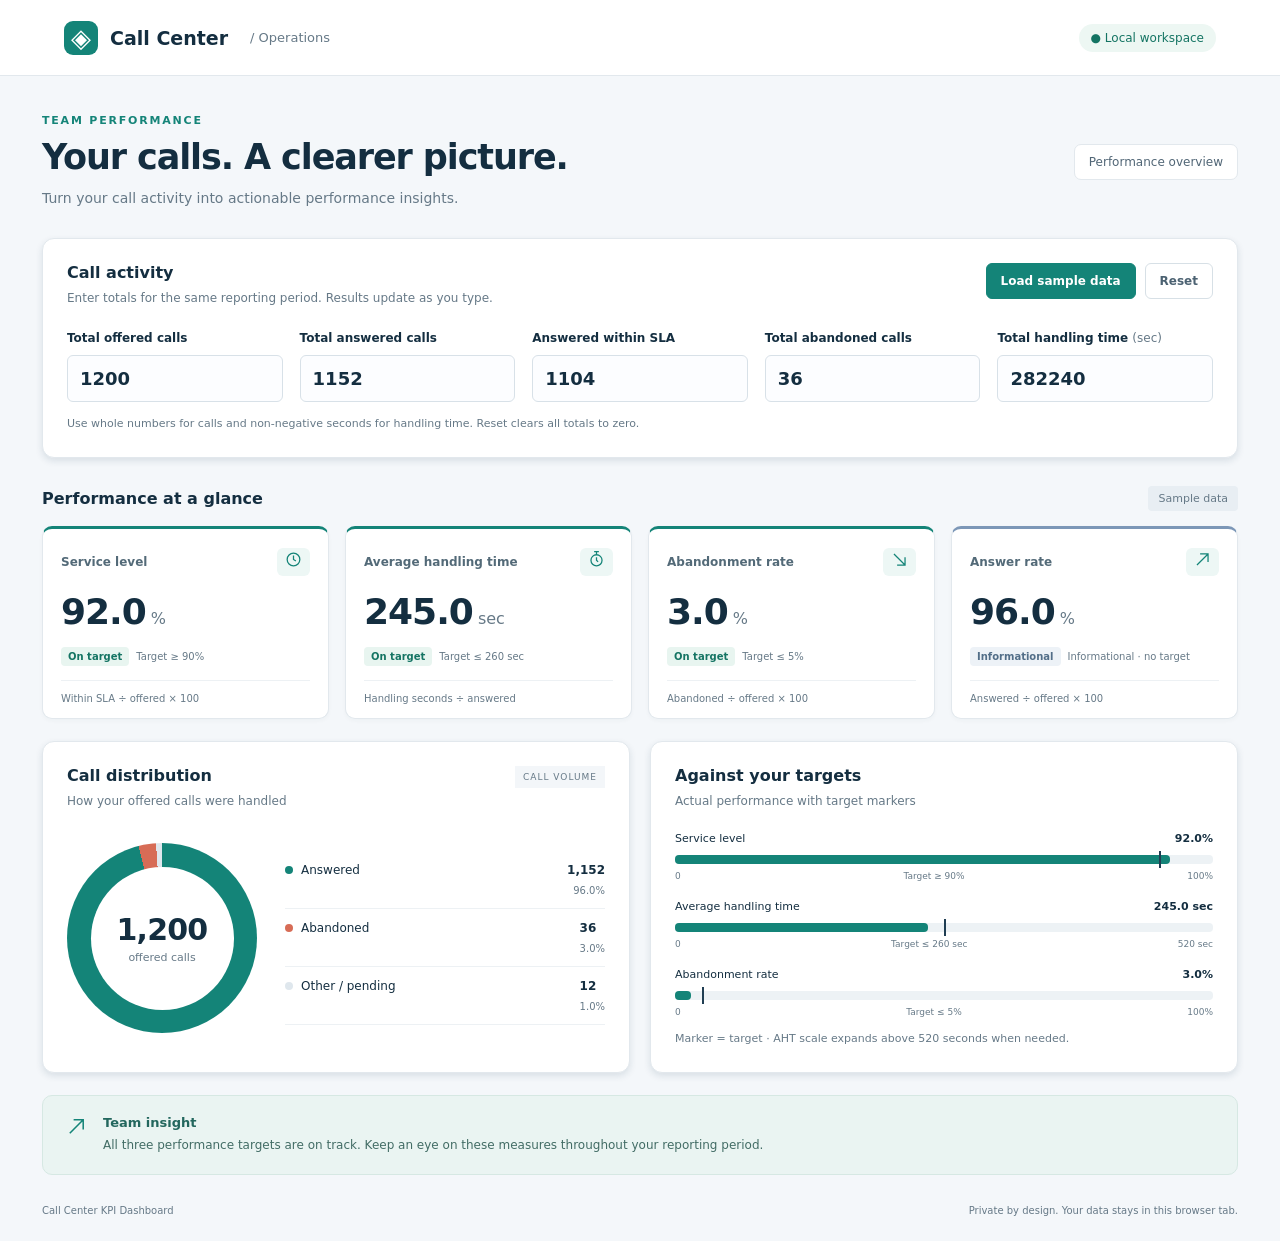
==== index.html @ 74cd288a "Add Call Center KPI Dashboard with standalone preview" ====
<!doctype html>
<html lang="en">
<head>
  <meta charset="utf-8">
  <meta name="viewport" content="width=device-width, initial-scale=1">
  <title>Call Center · Performance Dashboard</title>
  <link rel="icon" href="data:,">
  <!-- BEGIN EMBEDDED STYLES -->
<style>
:root{--navy:#142e40;--teal:#148478;--coral:#d76c56;--muted:#667987;--border:#e2e8ed;--good:#147463;--bad:#ad4936}*{box-sizing:border-box}body{margin:0;background:#f4f7fa;color:var(--navy);font-family:system-ui,-apple-system,BlinkMacSystemFont,"Segoe UI",sans-serif;font-size:14px}.topbar{height:76px;background:white;border-bottom:1px solid var(--border);display:flex;align-items:center;justify-content:space-between;padding:0 5%}.brand{text-decoration:none;color:var(--navy);font-size:19px;font-weight:750;display:flex;align-items:center;gap:12px}.brand-icon{display:grid;place-items:center;background:var(--teal);color:white;width:34px;height:34px;border-radius:9px;font-size:26px}.brand-sub{font-size:13px;font-weight:400;color:var(--muted);margin-left:10px}.local-badge{font-size:12px;color:var(--good);background:#edf7f3;padding:7px 12px;border-radius:20px}main{max-width:1440px;margin:auto;padding:38px 5% 22px}.heading{display:flex;justify-content:space-between;align-items:center;margin-bottom:29px}.eyebrow{color:var(--teal);font-size:11px;letter-spacing:1.8px;font-weight:750;margin:0 0 10px}h1{font-size:clamp(26px,3vw,35px);letter-spacing:-1.1px;margin:0 0 10px;font-weight:700}.subtitle{margin:0;color:var(--muted);line-height:1.6}.period{border:1px solid var(--border);border-radius:7px;background:white;padding:10px 14px;font-size:12px;color:#516676}.panel{background:white;border:1px solid var(--border);border-radius:12px;padding:24px;box-shadow:0 3px 7px #1b3b501f}.section-heading{display:flex;justify-content:space-between;gap:16px;align-items:flex-start;margin-bottom:22px}h2{font-size:16px;font-weight:650;margin:0} .section-heading p{font-size:12px;line-height:1.5;color:var(--muted);margin:7px 0 0}.actions{display:flex;gap:9px;flex-shrink:0}button{font:inherit;font-size:12px;font-weight:650;border:1px solid var(--teal);background:var(--teal);color:white;border-radius:6px;padding:10px 14px;cursor:pointer}button:hover{filter:brightness(.92)}button.secondary{color:#4c6272;background:white;border-color:#d7e0e6}button:focus-visible,a:focus-visible{outline:3px solid #65b6ef;outline-offset:3px}.fields{display:grid;grid-template-columns:repeat(5,minmax(0,1fr));gap:17px}label{font-size:12px;font-weight:600;line-height:1.5}label span{color:var(--muted);font-weight:400}input{display:block;width:100%;margin-top:8px;padding:12px;border:1px solid #d8e1e8;border-radius:6px;color:var(--navy);background:#fcfdff;font:600 18px system-ui;min-width:0}input:focus{outline:2px solid #54a99c;outline-offset:1px}input[aria-invalid=true]{border-color:var(--bad)}.helper{color:var(--muted);font-size:11px;line-height:1.6;margin:13px 0 0}.error{background:#fff1ed;border-radius:6px;padding:12px;color:#9c3526;line-height:1.5}.results-heading{display:flex;justify-content:space-between;align-items:center;margin:28px 0 15px}.results-heading>span{font-size:11px;color:var(--muted);background:#e8eef3;padding:6px 10px;border-radius:4px}.kpi-grid{display:grid;grid-template-columns:repeat(4,minmax(0,1fr));gap:16px}.kpi{background:white;border:1px solid var(--border);border-top:3px solid var(--teal);border-radius:10px;padding:19px 18px 14px;box-shadow:0 2px 4px #17354b08}.kpi.bad{border-top-color:var(--coral)}.kpi.info,.kpi.neutral{border-top-color:#7c97b7}.card-top{display:flex;align-items:center;justify-content:space-between;gap:5px}h3{font-size:12px;font-weight:600;margin:0;color:#536a78}.metric-icon{font-size:21px;color:var(--teal);background:#edf7f5;border-radius:6px;padding:2px 7px}.metric{font-size:36px;font-weight:700;letter-spacing:-1px;margin:15px 0}.metric>span{font-size:16px;font-weight:400;color:var(--muted);letter-spacing:0;margin-left:5px}.card-status{display:flex;align-items:center;gap:7px;flex-wrap:wrap;font-size:10px;color:var(--muted)}.badge{padding:4px 7px;border-radius:4px;font-weight:650}.badge.good{background:#e8f5f0;color:var(--good)}.badge.bad{background:#fff0e9;color:var(--bad)}.badge.info,.badge.neutral{background:#edf2f7;color:#526e88}.formula{font-size:10px;color:var(--muted);border-top:1px solid #edf1f4;padding-top:12px;margin:14px 0 0}.chart-grid{display:grid;grid-template-columns:1fr 1fr;gap:20px;margin-top:22px}.mini-tag{font-size:9px;letter-spacing:1px;color:var(--muted);background:#f3f6f9;padding:6px 8px;white-space:nowrap}.distribution{display:flex;align-items:center;gap:28px;min-height:213px}.donut{width:190px;height:190px;border-radius:50%;display:grid;place-items:center;flex-shrink:0}.donut>div{width:143px;height:143px;background:white;border-radius:50%;display:flex;flex-direction:column;align-items:center;justify-content:center}.donut strong{font-size:30px;letter-spacing:-.8px;max-width:135px;overflow-wrap:anywhere;text-align:center}.donut div>span{font-size:11px;color:var(--muted);margin-top:4px}.legend{flex:1;min-width:0}.legend-row{display:grid;grid-template-columns:1fr auto;align-items:center;gap:8px;padding:12px 0;border-bottom:1px solid #edf1f4;font-size:12px}.legend-row>span{display:flex;align-items:center;gap:8px}.legend-row strong{font-weight:650;overflow-wrap:anywhere}.legend-row small{grid-column:2;color:var(--muted);font-size:10px;text-align:right}.dot{width:8px;height:8px;border-radius:50%;display:inline-block;flex-shrink:0}.teal{background:var(--teal)}.coral{background:var(--coral)}.gray{background:#dfe7ed}.target-chart{display:grid;gap:19px}.bar-label{display:flex;justify-content:space-between;font-size:11px;margin-bottom:10px;gap:12px}.bar-label strong{font-weight:650}.track{height:9px;background:#edf2f5;border-radius:4px;position:relative}.fill{height:100%;background:var(--teal);border-radius:4px}.fill.miss{background:var(--coral)}.marker{height:17px;position:absolute;top:-4px;border-left:2px solid #203e53}.axis{display:flex;justify-content:space-between;font-size:9px;color:var(--muted);margin-top:7px}.insight{display:flex;gap:15px;background:#eaf4f2;border:1px solid #d6e8e3;border-radius:10px;margin-top:22px;padding:19px 22px}.insight-icon{font-size:25px;color:var(--teal)}.insight h2{font-size:13px;color:#23675e}.insight p{margin:6px 0 0;font-size:12px;color:#426c65;line-height:1.6}footer{display:flex;justify-content:space-between;color:var(--muted);font-size:10px;margin-top:28px;gap:15px;line-height:1.6}@media(min-width:1200px){main{padding-left:42px;padding-right:42px}}@media(max-width:1050px){.kpi-grid{grid-template-columns:repeat(2,minmax(0,1fr))}.fields{grid-template-columns:repeat(3,minmax(0,1fr))}.distribution{flex-direction:column;gap:10px}.legend{width:100%}}@media(max-width:650px){.topbar{height:65px}.brand-sub,.local-badge,.period{display:none}main{padding:26px 18px}.section-heading{flex-direction:column;gap:14px}.fields{grid-template-columns:repeat(2,minmax(0,1fr));gap:14px}.fields label:last-child{grid-column:1/-1}.panel{padding:19px}.kpi-grid{gap:10px}.kpi{padding:14px 12px}.metric{font-size:30px}.metric-icon{display:none}.chart-grid{grid-template-columns:1fr}.distribution{flex-direction:row;gap:20px}.donut{width:150px;height:150px}.donut>div{width:112px;height:112px}.donut strong{font-size:25px;max-width:105px}.legend-row{font-size:11px}.results-heading h2{font-size:14px}.results-heading>span{font-size:9px}footer{flex-direction:column;gap:5px}}@media(max-width:370px){.distribution{flex-direction:column}.kpi-grid{grid-template-columns:1fr}.results-heading{gap:8px}}

</style>
<!-- END EMBEDDED STYLES -->
</head>
<body>
  <header class="topbar"><a class="brand" href="index.html"><span class="brand-icon" aria-hidden="true">◈</span> Call Center <span class="brand-sub">/ Operations</span></a><span class="local-badge">● Local workspace</span></header>
  <main>
    <div class="heading"><div><p class="eyebrow">TEAM PERFORMANCE</p><h1>Your calls. A clearer picture.</h1><p class="subtitle">Turn your call activity into actionable performance insights.</p></div><span class="period">Performance overview</span></div>
    <section class="panel input-panel" aria-labelledby="activity-heading">
      <div class="section-heading"><div><h2 id="activity-heading">Call activity</h2><p>Enter totals for the same reporting period. Results update as you type.</p></div><div class="actions"><button id="sample" type="button">Load sample data</button><button id="reset" class="secondary" type="button">Reset</button></div></div>
      <form id="activity" novalidate>
        <div class="fields">
          <label for="offered">Total offered calls<input id="offered" name="offered" type="number" min="0" step="1" required aria-describedby="input-help error"></label>
          <label for="answered">Total answered calls<input id="answered" name="answered" type="number" min="0" step="1" required aria-describedby="input-help error"></label>
          <label for="withinSla">Answered within SLA<input id="withinSla" name="withinSla" type="number" min="0" step="1" required aria-describedby="input-help error"></label>
          <label for="abandoned">Total abandoned calls<input id="abandoned" name="abandoned" type="number" min="0" step="1" required aria-describedby="input-help error"></label>
          <label for="handling">Total handling time <span>(sec)</span><input id="handling" name="handling" type="number" min="0" step="any" required aria-describedby="input-help error"></label>
        </div>
        <p id="input-help" class="helper">Use whole numbers for calls and non-negative seconds for handling time. Reset clears all totals to zero.</p>
        <p id="error" class="error" role="alert" hidden></p>
      </form>
    </section>
    <div class="results-heading"><h2>Performance at a glance</h2><span id="data-state">Sample data</span></div>
    <section id="kpis" class="kpi-grid" aria-label="Key performance indicators" aria-live="polite"></section>
    <div class="chart-grid">
      <section class="panel" aria-labelledby="mix-heading"><div class="section-heading"><div><h2 id="mix-heading">Call distribution</h2><p>How your offered calls were handled</p></div><span class="mini-tag">CALL VOLUME</span></div><div class="distribution"><div id="donut" class="donut" role="img"><div><strong id="call-total">—</strong><span>offered calls</span></div></div><div id="legend" class="legend"></div></div></section>
      <section class="panel" aria-labelledby="targets-heading"><div class="section-heading"><div><h2 id="targets-heading">Against your targets</h2><p>Actual performance with target markers</p></div></div><div id="target-chart" class="target-chart"></div><p class="helper">Marker = target · AHT scale expands above 520 seconds when needed.</p></section>
    </div>
    <section class="insight" aria-live="polite"><span class="insight-icon" aria-hidden="true"><svg width="23" height="23" viewBox="0 0 24 24" fill="none" stroke="currentColor" stroke-width="1.6"><path d="m5 19 14-14M9 5h10v10"/></svg></span><div><h2>Team insight</h2><p id="insight"></p></div></section>
    <footer><span>Call Center KPI Dashboard</span><span>Private by design. Your data stays in this browser tab.</span></footer>
  </main>
<!-- BEGIN EMBEDDED SCRIPTS -->
<script>
(function (root) {
  'use strict';
  const SAMPLE = Object.freeze({ offered: 1200, answered: 1152, withinSla: 1104, abandoned: 36, handling: 282240 });
  function calculate(data) {
    const names = ['offered', 'answered', 'withinSla', 'abandoned', 'handling'];
    for (const name of names) {
      if (typeof data[name] !== 'number' || !Number.isFinite(data[name]) || data[name] < 0 || data[name] > Number.MAX_SAFE_INTEGER || (name !== 'handling' && !Number.isSafeInteger(data[name]))) {
        return { error: 'Enter valid, non-negative numbers in every field. Call counts must be whole numbers within the safe number range.' };
      }
    }
    if (data.answered > data.offered) return { error: 'Answered calls cannot exceed offered calls.' };
    if (data.withinSla > data.answered) return { error: 'Calls answered within SLA cannot exceed answered calls.' };
    if (data.abandoned > data.offered - data.answered) return { error: 'Answered and abandoned calls together cannot exceed offered calls.' };
    if (!data.answered && data.handling > 0) return { error: 'Handling time must be zero when no calls were answered.' };
    const percent = n => data.offered ? (n / data.offered) * 100 : null;
    const metrics = { sla: percent(data.withinSla), aht: data.answered ? data.handling / data.answered : null, abandonment: percent(data.abandoned), answerRate: percent(data.answered) };
    if (Object.values(metrics).some(value => value !== null && !Number.isFinite(value))) return { error: 'These totals produce a result outside the supported number range.' };
    return { metrics, other: data.offered - data.answered - data.abandoned, targets: { sla: metrics.sla === null ? null : metrics.sla >= 90, aht: metrics.aht === null ? null : metrics.aht <= 260, abandonment: metrics.abandonment === null ? null : metrics.abandonment <= 5 } };
  }
  root.CallCenter = { calculate, SAMPLE };
  if (typeof module !== 'undefined' && module.exports) module.exports = root.CallCenter;
})(typeof globalThis !== 'undefined' ? globalThis : this);

</script>
<script>
'use strict';
const { calculate, SAMPLE } = CallCenter;
const $ = id => document.getElementById(id);
const inputs = [...document.querySelectorAll('input')];
const number = value => value.toLocaleString('en-US', { maximumFractionDigits: 1 });
const specs = [
  { key: 'sla', title: 'Service level', unit: '%', target: 'Target ≥ 90%', formula: 'Within SLA ÷ offered × 100', icon: '<circle cx="12" cy="12" r="8"/><path d="M12 7v5l3 2"/>' },
  { key: 'aht', title: 'Average handling time', unit: 'sec', target: 'Target ≤ 260 sec', formula: 'Handling seconds ÷ answered', icon: '<circle cx="12" cy="13" r="7"/><path d="M9 2h6M12 6V2m0 7v4l2 2"/>' },
  { key: 'abandonment', title: 'Abandonment rate', unit: '%', target: 'Target ≤ 5%', formula: 'Abandoned ÷ offered × 100', icon: '<path d="m5 5 14 14M9 19h10V9"/>' },
  { key: 'answerRate', title: 'Answer rate', unit: '%', target: 'Informational · no target', formula: 'Answered ÷ offered × 100', icon: '<path d="m5 19 14-14M9 5h10v10"/>' }
];
function render(source) {
  $('data-state').textContent = source;
  const data = Object.fromEntries(inputs.map(input => [input.name, input.value.trim() === '' ? NaN : input.valueAsNumber]));
  const result = calculate(data);
  $('error').hidden = !result.error;
  $('error').textContent = result.error || '';
  for (const input of inputs) input.setAttribute('aria-invalid', String(Boolean(result.error)));
  const metrics = result.metrics || {};
  $('kpis').innerHTML = specs.map(spec => {
    const value = metrics[spec.key];
    const available = typeof value === 'number';
    const status = !available ? 'neutral' : spec.key === 'answerRate' ? 'info' : result.targets[spec.key] ? 'good' : 'bad';
    const label = !available ? 'No result' : status === 'info' ? 'Informational' : status === 'good' ? 'On target' : 'Needs attention';
    return `<article class="kpi ${status}"><div class="card-top"><h3>${spec.title}</h3><span class="metric-icon" aria-hidden="true"><svg width="19" height="19" viewBox="0 0 24 24" fill="none" stroke="currentColor" stroke-width="1.6">${spec.icon}</svg></span></div><div class="metric">${available ? value.toFixed(1) : '—'}<span>${spec.unit}</span></div><div class="card-status"><span class="badge ${status}">${label}</span><span>${spec.target}</span></div><p class="formula">${spec.formula}</p></article>`;
  }).join('');
  const valid = !result.error;
  const total = valid ? data.offered : 0;
  const answeredPercent = total ? data.answered / total * 100 : 0;
  const abandonedPercent = total ? data.abandoned / total * 100 : 0;
  $('donut').style.background = total ? `conic-gradient(var(--teal) 0% ${answeredPercent}%, var(--coral) ${answeredPercent}% ${answeredPercent + abandonedPercent}%, #dfe7ed ${answeredPercent + abandonedPercent}% 100%)` : '#e8edf2';
  $('donut').setAttribute('aria-label', valid ? `${number(total)} offered calls: ${number(data.answered)} answered, ${number(data.abandoned)} abandoned, ${number(result.other)} other or pending.` : 'Call distribution unavailable. Correct the input totals.');
  $('call-total').textContent = valid ? number(total) : '—';
  $('legend').innerHTML = [['Answered', data.answered, 'teal'], ['Abandoned', data.abandoned, 'coral'], ['Other / pending', result.other, 'gray']].map(([label, value, color]) => `<div class="legend-row"><span><i class="dot ${color}"></i>${label}</span><strong>${valid ? number(value) : '—'}</strong><small>${total ? (value / total * 100).toFixed(1) + '%' : '—'}</small></div>`).join('');
  $('target-chart').innerHTML = specs.slice(0, 3).map(spec => {
    const value = metrics[spec.key];
    const available = typeof value === 'number';
    const max = spec.key === 'aht' ? Math.max(520, value || 0) : 100;
    const target = { sla: 90, aht: 260, abandonment: 5 }[spec.key];
    return `<div class="target-row"><div class="bar-label"><span>${spec.title}</span><strong>${available ? value.toFixed(1) + (spec.unit === '%' ? '%' : ' sec') : '—'}</strong></div><div class="track" role="img" aria-label="${spec.title}: ${available ? value.toFixed(1) : 'unavailable'}; ${spec.target}"><div class="fill ${available && !result.targets[spec.key] ? 'miss' : ''}" style="width:${available ? Math.min(100, value / max * 100) : 0}%"></div><span class="marker" style="left:${target / max * 100}%"></span></div><div class="axis"><span>0</span><span>${spec.target}</span><span>${number(max)}${spec.unit === '%' ? '%' : ' sec'}</span></div></div>`;
  }).join('');
  const missed = valid ? specs.slice(0, 3).filter(spec => result.targets[spec.key] === false).map(spec => spec.title.toLowerCase()) : [];
  $('insight').textContent = result.error ? 'Correct the call activity above to see your performance insights.' : !data.offered ? 'Enter your call activity or load sample data to see how your team is performing. A dash means there is no data to calculate a result.' : missed.length ? `Focus on ${missed.join(' and ')}. Review the highlighted KPIs against their targets to identify your next coaching opportunity.` : result.targets.aht === null ? 'Percentage targets are on track. Average handling time needs at least one answered call.' : 'All three performance targets are on track. Keep an eye on these measures throughout your reporting period.';
}
function load(data, source) { inputs.forEach(input => { input.value = data[input.name]; }); render(source); }
$('activity').addEventListener('submit', event => event.preventDefault());
$('activity').addEventListener('input', () => render('Your data · updated live'));
$('sample').addEventListener('click', () => load(SAMPLE, 'Sample data'));
$('reset').addEventListener('click', () => load({ offered: 0, answered: 0, withinSla: 0, abandoned: 0, handling: 0 }, 'No call activity'));
load(SAMPLE, 'Sample data');

</script>
<!-- END EMBEDDED SCRIPTS -->
</body>
</html>
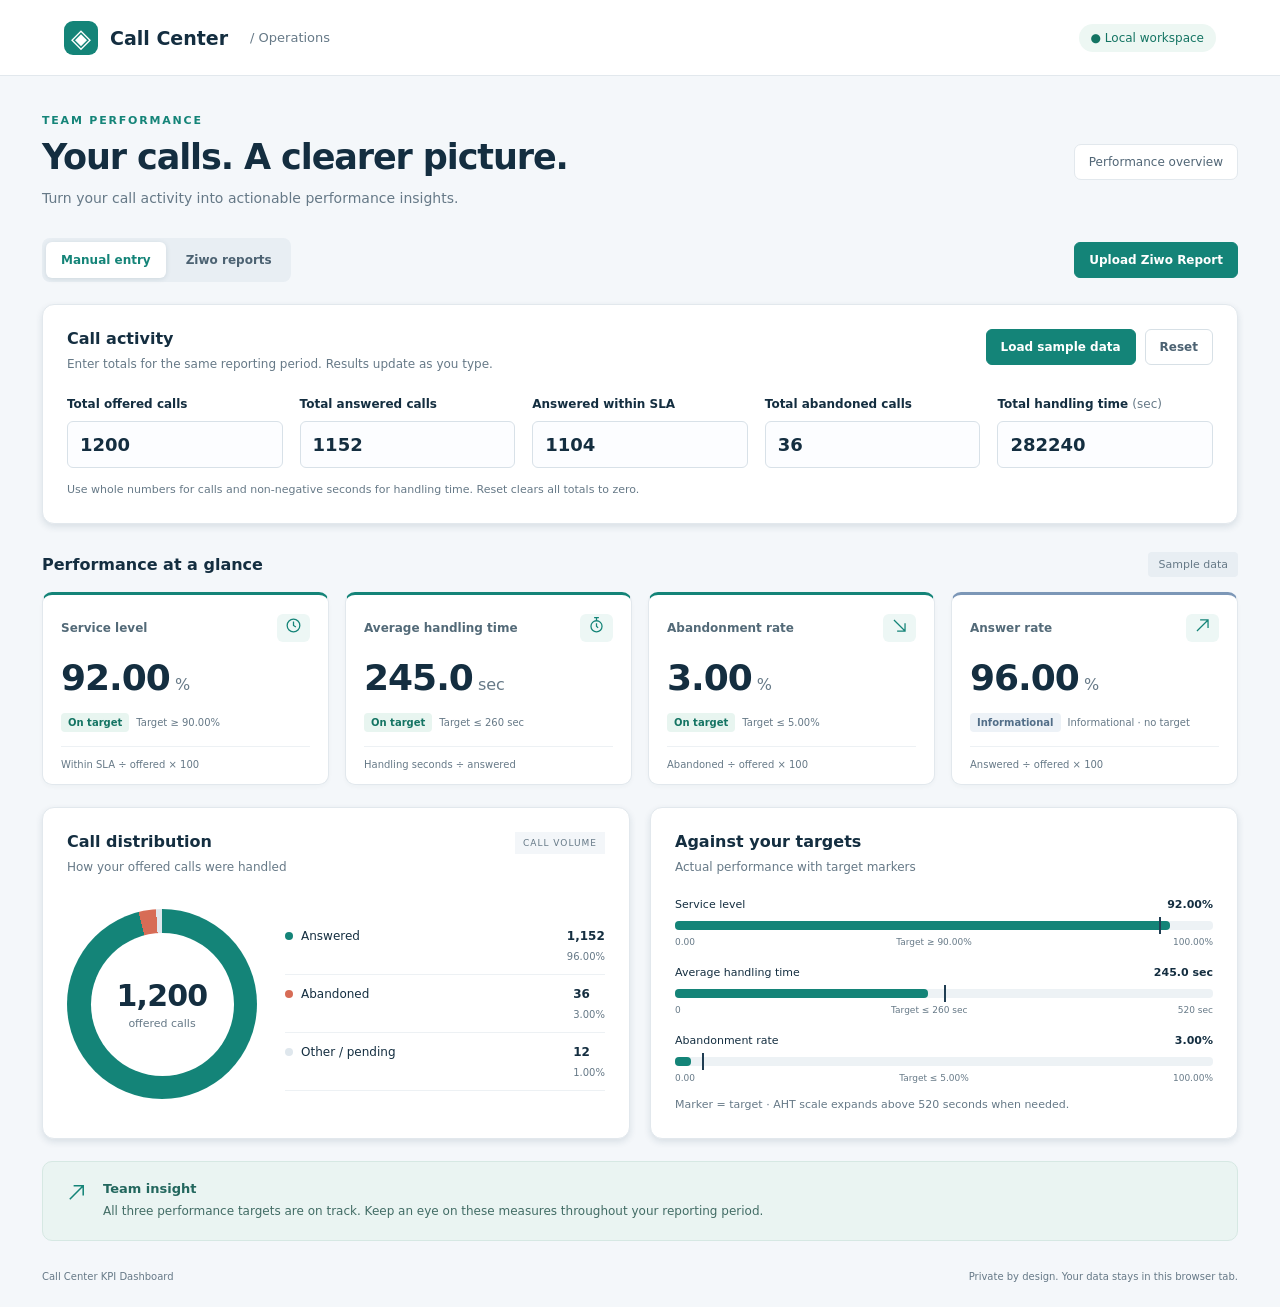
==== commit 26debcdd: "Add Ziwo report analytics, reconciliation, and management summaries" ====
--- a/index.html
+++ b/index.html
@@ -9,6 +9,18 @@
 <style>
 :root{--navy:#142e40;--teal:#148478;--coral:#d76c56;--muted:#667987;--border:#e2e8ed;--good:#147463;--bad:#ad4936}*{box-sizing:border-box}body{margin:0;background:#f4f7fa;color:var(--navy);font-family:system-ui,-apple-system,BlinkMacSystemFont,"Segoe UI",sans-serif;font-size:14px}.topbar{height:76px;background:white;border-bottom:1px solid var(--border);display:flex;align-items:center;justify-content:space-between;padding:0 5%}.brand{text-decoration:none;color:var(--navy);font-size:19px;font-weight:750;display:flex;align-items:center;gap:12px}.brand-icon{display:grid;place-items:center;background:var(--teal);color:white;width:34px;height:34px;border-radius:9px;font-size:26px}.brand-sub{font-size:13px;font-weight:400;color:var(--muted);margin-left:10px}.local-badge{font-size:12px;color:var(--good);background:#edf7f3;padding:7px 12px;border-radius:20px}main{max-width:1440px;margin:auto;padding:38px 5% 22px}.heading{display:flex;justify-content:space-between;align-items:center;margin-bottom:29px}.eyebrow{color:var(--teal);font-size:11px;letter-spacing:1.8px;font-weight:750;margin:0 0 10px}h1{font-size:clamp(26px,3vw,35px);letter-spacing:-1.1px;margin:0 0 10px;font-weight:700}.subtitle{margin:0;color:var(--muted);line-height:1.6}.period{border:1px solid var(--border);border-radius:7px;background:white;padding:10px 14px;font-size:12px;color:#516676}.panel{background:white;border:1px solid var(--border);border-radius:12px;padding:24px;box-shadow:0 3px 7px #1b3b501f}.section-heading{display:flex;justify-content:space-between;gap:16px;align-items:flex-start;margin-bottom:22px}h2{font-size:16px;font-weight:650;margin:0} .section-heading p{font-size:12px;line-height:1.5;color:var(--muted);margin:7px 0 0}.actions{display:flex;gap:9px;flex-shrink:0}button{font:inherit;font-size:12px;font-weight:650;border:1px solid var(--teal);background:var(--teal);color:white;border-radius:6px;padding:10px 14px;cursor:pointer}button:hover{filter:brightness(.92)}button.secondary{color:#4c6272;background:white;border-color:#d7e0e6}button:focus-visible,a:focus-visible{outline:3px solid #65b6ef;outline-offset:3px}.fields{display:grid;grid-template-columns:repeat(5,minmax(0,1fr));gap:17px}label{font-size:12px;font-weight:600;line-height:1.5}label span{color:var(--muted);font-weight:400}input{display:block;width:100%;margin-top:8px;padding:12px;border:1px solid #d8e1e8;border-radius:6px;color:var(--navy);background:#fcfdff;font:600 18px system-ui;min-width:0}input:focus{outline:2px solid #54a99c;outline-offset:1px}input[aria-invalid=true]{border-color:var(--bad)}.helper{color:var(--muted);font-size:11px;line-height:1.6;margin:13px 0 0}.error{background:#fff1ed;border-radius:6px;padding:12px;color:#9c3526;line-height:1.5}.results-heading{display:flex;justify-content:space-between;align-items:center;margin:28px 0 15px}.results-heading>span{font-size:11px;color:var(--muted);background:#e8eef3;padding:6px 10px;border-radius:4px}.kpi-grid{display:grid;grid-template-columns:repeat(4,minmax(0,1fr));gap:16px}.kpi{background:white;border:1px solid var(--border);border-top:3px solid var(--teal);border-radius:10px;padding:19px 18px 14px;box-shadow:0 2px 4px #17354b08}.kpi.bad{border-top-color:var(--coral)}.kpi.info,.kpi.neutral{border-top-color:#7c97b7}.card-top{display:flex;align-items:center;justify-content:space-between;gap:5px}h3{font-size:12px;font-weight:600;margin:0;color:#536a78}.metric-icon{font-size:21px;color:var(--teal);background:#edf7f5;border-radius:6px;padding:2px 7px}.metric{font-size:36px;font-weight:700;letter-spacing:-1px;margin:15px 0}.metric>span{font-size:16px;font-weight:400;color:var(--muted);letter-spacing:0;margin-left:5px}.card-status{display:flex;align-items:center;gap:7px;flex-wrap:wrap;font-size:10px;color:var(--muted)}.badge{padding:4px 7px;border-radius:4px;font-weight:650}.badge.good{background:#e8f5f0;color:var(--good)}.badge.bad{background:#fff0e9;color:var(--bad)}.badge.info,.badge.neutral{background:#edf2f7;color:#526e88}.formula{font-size:10px;color:var(--muted);border-top:1px solid #edf1f4;padding-top:12px;margin:14px 0 0}.chart-grid{display:grid;grid-template-columns:1fr 1fr;gap:20px;margin-top:22px}.mini-tag{font-size:9px;letter-spacing:1px;color:var(--muted);background:#f3f6f9;padding:6px 8px;white-space:nowrap}.distribution{display:flex;align-items:center;gap:28px;min-height:213px}.donut{width:190px;height:190px;border-radius:50%;display:grid;place-items:center;flex-shrink:0}.donut>div{width:143px;height:143px;background:white;border-radius:50%;display:flex;flex-direction:column;align-items:center;justify-content:center}.donut strong{font-size:30px;letter-spacing:-.8px;max-width:135px;overflow-wrap:anywhere;text-align:center}.donut div>span{font-size:11px;color:var(--muted);margin-top:4px}.legend{flex:1;min-width:0}.legend-row{display:grid;grid-template-columns:1fr auto;align-items:center;gap:8px;padding:12px 0;border-bottom:1px solid #edf1f4;font-size:12px}.legend-row>span{display:flex;align-items:center;gap:8px}.legend-row strong{font-weight:650;overflow-wrap:anywhere}.legend-row small{grid-column:2;color:var(--muted);font-size:10px;text-align:right}.dot{width:8px;height:8px;border-radius:50%;display:inline-block;flex-shrink:0}.teal{background:var(--teal)}.coral{background:var(--coral)}.gray{background:#dfe7ed}.target-chart{display:grid;gap:19px}.bar-label{display:flex;justify-content:space-between;font-size:11px;margin-bottom:10px;gap:12px}.bar-label strong{font-weight:650}.track{height:9px;background:#edf2f5;border-radius:4px;position:relative}.fill{height:100%;background:var(--teal);border-radius:4px}.fill.miss{background:var(--coral)}.marker{height:17px;position:absolute;top:-4px;border-left:2px solid #203e53}.axis{display:flex;justify-content:space-between;font-size:9px;color:var(--muted);margin-top:7px}.insight{display:flex;gap:15px;background:#eaf4f2;border:1px solid #d6e8e3;border-radius:10px;margin-top:22px;padding:19px 22px}.insight-icon{font-size:25px;color:var(--teal)}.insight h2{font-size:13px;color:#23675e}.insight p{margin:6px 0 0;font-size:12px;color:#426c65;line-height:1.6}footer{display:flex;justify-content:space-between;color:var(--muted);font-size:10px;margin-top:28px;gap:15px;line-height:1.6}@media(min-width:1200px){main{padding-left:42px;padding-right:42px}}@media(max-width:1050px){.kpi-grid{grid-template-columns:repeat(2,minmax(0,1fr))}.fields{grid-template-columns:repeat(3,minmax(0,1fr))}.distribution{flex-direction:column;gap:10px}.legend{width:100%}}@media(max-width:650px){.topbar{height:65px}.brand-sub,.local-badge,.period{display:none}main{padding:26px 18px}.section-heading{flex-direction:column;gap:14px}.fields{grid-template-columns:repeat(2,minmax(0,1fr));gap:14px}.fields label:last-child{grid-column:1/-1}.panel{padding:19px}.kpi-grid{gap:10px}.kpi{padding:14px 12px}.metric{font-size:30px}.metric-icon{display:none}.chart-grid{grid-template-columns:1fr}.distribution{flex-direction:row;gap:20px}.donut{width:150px;height:150px}.donut>div{width:112px;height:112px}.donut strong{font-size:25px;max-width:105px}.legend-row{font-size:11px}.results-heading h2{font-size:14px}.results-heading>span{font-size:9px}footer{flex-direction:column;gap:5px}}@media(max-width:370px){.distribution{flex-direction:column}.kpi-grid{grid-template-columns:1fr}.results-heading{gap:8px}}
 
+/* Ziwo report workspace: retains the manual dashboard palette and card system. */
+[hidden]{display:none!important}.workspace-bar{display:flex;align-items:center;justify-content:space-between;gap:12px;margin-bottom:22px}.workspace-tabs{display:flex;gap:5px;background:#e8eef3;padding:4px;border-radius:8px}.workspace-tabs button{border-color:transparent;background:transparent}.workspace-tabs button[aria-pressed=true]{background:white;color:var(--teal);box-shadow:0 1px 5px #193c5020}.report-intro .eyebrow{margin-bottom:9px}.import-options{display:flex;gap:20px;align-items:center;flex-wrap:wrap}.import-options label{min-width:180px}.import-options .helper{max-width:450px}.report-settings{margin-top:20px}.report-filters{display:grid;grid-template-columns:1fr 1fr 1fr 2fr;gap:16px}select{display:block;width:100%;min-width:0;border:1px solid #d8e1e8;border-radius:6px;background:#fcfdff;color:var(--navy);padding:12px 9px;margin-top:8px;font:13px system-ui;min-height:45px}select:focus-visible{outline:2px solid #54a99c;outline-offset:1px}.report-filters input{font-size:13px;min-height:45px}.target-settings{margin-top:18px;border-top:1px solid var(--border);padding-top:16px}.target-settings summary{cursor:pointer;font-size:12px;font-weight:600}.target-fields{display:grid;grid-template-columns:repeat(3,1fr);gap:20px;margin-top:16px}.target-fields input{font-size:15px}.report-kpis{display:grid;grid-template-columns:repeat(4,minmax(0,1fr));gap:16px}.report-kpis .metric{font-size:30px;overflow-wrap:anywhere}.report-kpis .kpi h3{min-height:32px}.report-notice{margin:20px 0}.report-trends{margin-top:20px}.trend-controls{display:flex;gap:8px;flex-wrap:wrap}.chart-legend{display:flex;gap:20px;flex-wrap:wrap;margin:20px 0 8px;font-size:11px;color:var(--muted)}.chart-legend>span{display:flex;gap:7px;align-items:center}.trend-scroll{overflow-x:auto}#ziwo-trend{display:block;width:100%;min-width:600px;height:auto}.trend-point{cursor:pointer;outline:none}.trend-point:hover circle:last-child,.trend-point:focus circle:last-child{stroke:var(--navy);stroke-width:2;r:6}.point-detail{background:#f4f7fa;border-radius:6px;padding:13px;font-size:12px;line-height:1.7;color:#416273;min-height:46px}.report-table-panel{margin-top:22px}.table-scroll{max-width:100%;overflow:auto;max-height:570px;margin-top:16px;border:1px solid var(--border);border-radius:7px}table{border-collapse:collapse;width:100%;font-size:11px;text-align:left;white-space:nowrap}caption{text-align:left;white-space:normal;padding:12px;color:var(--muted);background:#f8fafb;line-height:1.5}th,td{padding:13px 12px;border-bottom:1px solid var(--border)}thead th{position:sticky;top:0;background:#edf3f6;color:#456273;font-weight:650}tbody th{font-weight:500}tbody input[type=checkbox]{width:17px;height:17px;accent-color:var(--teal);margin:0;cursor:pointer}.excluded-row{background:#fff2ec;color:#856556}.table-pagination{display:flex;align-items:center;justify-content:space-between;gap:12px;margin-top:14px;font-size:11px;color:var(--muted)}button:disabled{opacity:.4;cursor:default;filter:none}.exclusion-summary{font-size:12px;line-height:1.7;color:#8d5142;overflow-wrap:anywhere}.report-settings input:disabled{background:#e9eef2;color:#7b8d98}.report-kpis .kpi.info{border-top-color:#7c97b7}
+@media(max-width:1050px){.report-filters{grid-template-columns:1fr 1fr}.report-kpis{grid-template-columns:repeat(2,minmax(0,1fr))}}@media(max-width:650px){.workspace-bar{align-items:stretch;flex-direction:column}.workspace-tabs button{flex:1}.report-filters{gap:12px}.report-filters label:last-child{grid-column:1/-1}.target-fields{grid-template-columns:1fr;gap:12px}.report-kpis{gap:10px}.report-kpis .metric{font-size:25px}.import-options{gap:10px}.import-options label{width:100%}.table-pagination{flex-wrap:wrap}.report-intro .section-heading button{width:100%}.chart-legend{gap:10px;font-size:10px}.point-detail{font-size:11px}.report-kpis .metric>span{font-size:12px}}
+@media(prefers-reduced-motion:no-preference){button{transition:background .15s,filter .15s}.trend-point circle{transition:r .12s}}
+.report-filters>label,.target-fields>label{min-width:0}.report-filters{grid-template-columns:minmax(0,1fr) minmax(0,1fr) minmax(0,1fr) minmax(0,2fr)}
+@media(max-width:1050px){.report-filters{grid-template-columns:repeat(2,minmax(0,1fr))}}
+@media(max-width:370px){.report-filters{grid-template-columns:minmax(0,1fr)}.report-kpis{grid-template-columns:minmax(0,1fr)}.results-heading{flex-wrap:wrap}}
+.sla-comparison{margin-top:18px;border:1px solid #d6e8e3;border-radius:8px;padding:15px 18px;background:#eef6f4;color:#426c65;font-size:12px;line-height:1.7}.sla-comparison.has-differences{border-color:#eed3b0;background:#fff7ec;color:#855727}.sla-mismatch .reported-sla,.sla-mismatch .calculated-sla,.sla-mismatch .sla-difference{background:#fff1da;color:#845017;font-weight:650}.sla-difference{font-variant-numeric:tabular-nums}
+.review-panel{margin-top:20px}.review-panel>.section-heading>label{min-width:180px;max-width:220px}.review-panel input{font-size:15px}.quality-grid{display:grid;grid-template-columns:repeat(4,minmax(0,1fr));gap:14px}.quality-card{background:#f6f9fb;border:1px solid var(--border);border-radius:8px;padding:16px}.quality-card strong{display:block;font-size:28px;margin:10px 0;color:var(--navy)}.quality-card p{font-size:11px;line-height:1.6;margin:0;color:var(--muted)}.quality-details{display:grid;grid-template-columns:repeat(3,minmax(0,1fr));gap:16px;margin-top:18px}.review-panel details{font-size:12px;line-height:1.7}.review-panel summary{font-weight:600;cursor:pointer}.review-panel ul{padding-left:20px;max-height:240px;overflow:auto;overflow-wrap:anywhere;color:#536a78;font-size:12px;line-height:1.8}.review-panel li{margin-bottom:7px}#quality-invalid{margin-top:18px;border-top:1px solid var(--border);padding-top:16px}#quality-invalid h3{color:var(--bad)}#show-discrepancies{margin-top:14px}.performance-toolbar{display:flex;align-items:center;gap:24px;flex-wrap:wrap}.performance-toolbar label{min-width:250px}.performance-toolbar .helper{flex:1;min-width:200px}.target-breach{background:#fff0e9!important;color:#a13f2d!important;font-weight:700}.significant-gap{background:#fff1da;color:#845017;font-weight:700}.sla-mismatch .calculated-sla.target-breach{border-left:3px solid #d76c56}#reconciliation-dates{overflow-wrap:anywhere}
+@media(max-width:900px){.quality-grid{grid-template-columns:repeat(2,minmax(0,1fr))}.quality-details{grid-template-columns:minmax(0,1fr)}}@media(max-width:650px){.review-panel>.section-heading>label{max-width:none;width:100%}.performance-toolbar label{width:100%;min-width:0}.quality-grid{gap:10px}.quality-card{padding:12px}.quality-card h3{min-height:36px}.performance-toolbar{gap:0}#export-performance{width:100%}}
+.management-panel{margin-top:20px}.management-grid{display:grid;grid-template-columns:repeat(4,minmax(0,1fr));gap:12px;margin:20px 0}.management-stat{padding:15px;background:#f5f9fa;border:1px solid var(--border);border-radius:8px}.management-stat strong{display:block;font-size:23px;margin-top:12px;overflow-wrap:anywhere}.management-stat h3{min-height:34px}.management-panel summary{font-size:13px;font-weight:650;cursor:pointer}.coverage-warning{background:#fff1da;color:#845017}.management-panel .point-detail{line-height:1.8}@media(max-width:900px){.management-grid{grid-template-columns:repeat(2,minmax(0,1fr))}}@media(max-width:370px){.management-grid{grid-template-columns:minmax(0,1fr)}}
+
 </style>
 <!-- END EMBEDDED STYLES -->
 </head>
@@ -16,6 +28,48 @@
   <header class="topbar"><a class="brand" href="index.html"><span class="brand-icon" aria-hidden="true">◈</span> Call Center <span class="brand-sub">/ Operations</span></a><span class="local-badge">● Local workspace</span></header>
   <main>
     <div class="heading"><div><p class="eyebrow">TEAM PERFORMANCE</p><h1>Your calls. A clearer picture.</h1><p class="subtitle">Turn your call activity into actionable performance insights.</p></div><span class="period">Performance overview</span></div>
+    <div class="workspace-bar">
+      <div class="workspace-tabs" role="group" aria-label="Dashboard workspace"><button id="manual-tab" class="secondary" aria-pressed="true">Manual entry</button><button id="report-tab" class="secondary" aria-pressed="false">Ziwo reports</button></div>
+      <button id="ziwo-upload" type="button">Upload Ziwo Report</button>
+      <input id="ziwo-file" type="file" accept=".csv,.xlsx" hidden aria-label="Choose a Ziwo CSV or Excel report">
+    </div>
+    <div id="report-workspace" hidden>
+      <section class="panel report-intro" aria-labelledby="report-title">
+        <div class="section-heading"><div><p class="eyebrow">ZIWO · INBOUND ANALYTICS</p><h2 id="report-title">Your report, ready for a closer look.</h2><p>Upload CSV or Excel (.xlsx). Everything is parsed in this tab; report contents never leave your browser.</p></div><button id="ziwo-sample" class="secondary" type="button">Load Ziwo sample</button></div>
+        <div class="import-options"><label for="ziwo-date-format">Slash-date format<select id="ziwo-date-format"><option value="dmy">DD/MM/YYYY</option><option value="mdy">MM/DD/YYYY</option></select></label><label id="ziwo-sheet-label" for="ziwo-sheet" hidden>Excel worksheet<select id="ziwo-sheet"></select></label><p class="helper">ISO dates (YYYY-MM-DD) are always accepted. Select the slash-date format before upload. Maximum 10 MB / 20,000 rows.</p></div>
+        <p id="ziwo-status" role="status" class="helper">No report loaded. Try the sample to explore daily and weekly performance.</p>
+        <p id="ziwo-error" role="alert" class="error" hidden></p>
+      </section>
+      <section id="ziwo-quality" class="panel review-panel" aria-labelledby="quality-title" hidden>
+        <div class="section-heading"><div><p class="eyebrow">REPORT HEALTH</p><h2 id="quality-title">Data quality</h2><p id="quality-scope"></p></div><label for="quality-drop">Unusual SLA drop (pp)<input id="quality-drop" type="number" min="0.01" max="100" step="any" value="10"></label></div>
+        <div id="quality-cards" class="quality-grid"></div>
+        <p id="quality-setting-error" class="error" role="alert" hidden></p>
+        <div class="quality-details"><details><summary>Missing dates</summary><p class="helper">Absent calendar dates are gaps, not assumed zero-call days. Known zero-call rows are not missing.</p><ul id="quality-missing"></ul></details><details><summary>Zero-call dates</summary><ul id="quality-zero"></ul></details><details><summary>Zero answered-call warnings</summary><ul id="quality-no-answers"></ul></details><details><summary>Investigation flags · including October 4 &amp; 11, 2026</summary><ul id="quality-investigation"></ul></details><details><summary>Unusual SLA drops</summary><p class="helper">Compares consecutive active dates in the original selected range, including manually excluded dates. A gap between observations is shown explicitly; this is a review signal, not proof of a reporting error.</p><ul id="quality-drops"></ul></details></div>
+        <div id="quality-invalid" hidden><h3>Latest upload validation issues</h3><p id="quality-invalid-source" class="helper"></p><ul id="quality-issues"></ul><p class="helper">A rejected report never replaces the previous valid analysis. Each invalid row shows its first validation issue; no partial report is silently accepted.</p></div>
+      </section>
+      <div id="report-content" hidden>
+        <section class="panel management-panel" aria-labelledby="management-title"><p class="eyebrow">MANAGEMENT SUMMARY</p><h2 id="management-title">Performance &amp; priorities</h2><div id="management-values" class="management-grid" aria-live="polite"></div><p id="management-note" class="helper"></p><p id="management-warnings" class="point-detail" role="status"></p><details><summary>Compare with the previous equivalent period</summary><p id="comparison-periods" class="helper"></p><p id="comparison-coverage" class="point-detail"></p><div class="table-scroll"><table><thead><tr><th scope="col">Measure</th><th scope="col">Selected period</th><th scope="col">Previous period</th><th scope="col">Change</th><th scope="col">Units</th></tr></thead><tbody id="period-comparison"></tbody></table></div></details></section>
+        <section class="panel report-settings" aria-label="Analysis settings">
+          <div class="report-filters">
+            <label for="ziwo-view">Performance view<select id="ziwo-view"><option value="daily">Daily</option><option value="weekly">Weekly · Monday start</option><option value="mtd">Month-to-Date</option></select></label>
+            <label for="ziwo-from">From<input id="ziwo-from" type="date"></label>
+            <label for="ziwo-through">Through / MTD cutoff<input id="ziwo-through" type="date"></label>
+            <label for="ziwo-formula">Overall SLA formula<select id="ziwo-formula"><option value="inbound">Answered before SLA ÷ inbound</option><option value="inbound-adjusted">Answered before SLA ÷ (inbound − early abandons)</option><option value="queue">Answered before SLA ÷ queue</option><option value="queue-adjusted">Answered before SLA ÷ (queue − early abandons)</option></select></label>
+          </div>
+          <p id="ziwo-formula-note" class="helper"></p><p class="helper">Early abandoned calls are included by default. The explicitly adjusted formulas exclude them from the SLA denominator only; offered, answered, and abandonment metrics remain unchanged.</p>
+          <details class="target-settings"><summary>Configure performance targets</summary><div class="target-fields"><label for="target-sla">SLA minimum (%)<input id="target-sla" type="number" min="0" max="100" step="any" value="90.00"></label><label for="target-abandonment">Abandonment maximum (%)<input id="target-abandonment" type="number" min="0" max="100" step="any" value="5.00"></label><label for="target-aht">Full AHT maximum (sec)<input id="target-aht" type="number" min="0" step="any" value="260"></label></div><p class="helper">AHT target applies to the manual dashboard only. Average Talk Time does not include hold time or after-call work, so it has no AHT target.</p><p id="target-error" class="error" role="alert" hidden></p></details>
+        </section>
+        <div class="results-heading"><h2>Report performance</h2><span id="ziwo-range"></span></div>
+        <div id="ziwo-summary" class="report-kpis" aria-live="polite"></div>
+        <div id="ziwo-comparison" class="sla-comparison" role="status"></div>
+        <section class="panel review-panel" aria-labelledby="reconciliation-title"><div class="section-heading"><div><p class="eyebrow">SLA RECONCILIATION</p><h2 id="reconciliation-title">Understand the differences</h2><p>Calculated SLA and original Ziwo SLA may use different formulas. Values display two decimals; unrounded differences drive flags, so a tiny flagged gap may display 0.00 pp. No averages of daily SLA percentages.</p></div><label for="sla-significant">Significant gap (absolute pp)<input id="sla-significant" type="number" min="0.01" max="100" step="any" value="1"></label></div><p id="reconciliation-setting-error" class="error" role="alert" hidden></p><p id="reconciliation-summary" class="point-detail" role="status"></p><p id="reconciliation-dates" class="helper"></p><details><summary>Possible explanations for significant gaps</summary><ul id="reconciliation-explanations"></ul><p class="helper">An alternative formula matching within half a two-decimal display step is a hypothesis to check with Ziwo. These counts cannot establish Ziwo’s configured threshold or internal reporting scope. Your chosen formula and original SLA values are never changed automatically.</p></details><button id="show-discrepancies" class="secondary" type="button">Show significant dates in daily table</button></section>
+        <div class="insight report-notice"><div><h2>Talk time is not full AHT</h2><p>Weighted talk time = Σ(daily average talk seconds × answered queue calls) ÷ Σ(answered queue calls). This report does not contain full handling time. AHT is unavailable here, and the AHT target is not applied to talk time.</p></div></div>
+        <section class="panel report-trends" aria-labelledby="ziwo-trend-heading"><div class="section-heading"><div><h2 id="ziwo-trend-heading">Performance trends</h2><p>Hover, focus, or tap a point to inspect it. Weekly results use summed counts and weighted talk time.</p></div></div><div class="trend-controls" role="group" aria-label="Trend metric"><button type="button" data-trend="sla" aria-pressed="true">SLA</button><button type="button" data-trend="volume" class="secondary" aria-pressed="false">Call volume</button><button type="button" data-trend="abandonment" class="secondary" aria-pressed="false">Abandonment</button><button type="button" data-trend="talk" class="secondary" aria-pressed="false">Talk time</button></div><div id="ziwo-chart-legend" class="chart-legend"></div><div class="trend-scroll"><svg id="ziwo-trend" viewBox="0 0 900 250" role="group" aria-label="Interactive performance trend"></svg></div><p id="ziwo-point" class="point-detail" role="status"></p></section>
+        <section class="panel report-table-panel" aria-labelledby="performance-title"><div class="section-heading"><div><p class="eyebrow">DAILY PERFORMANCE</p><h2 id="performance-title">Your filtered daily results</h2><p>Includes the selected range and date exclusions. Days with no calls remain in original records below.</p></div><button id="export-performance" type="button">Export filtered table to Excel</button></div><div class="performance-toolbar"><label for="performance-filter">Show rows<select id="performance-filter"><option value="all">All included active dates</option><option value="attention">Target breaches &amp; investigation warnings</option><option value="discrepancies">Significant SLA discrepancies</option></select></label><p id="performance-scope" class="helper"></p></div><div class="table-scroll"><table><caption>Filtered daily performance. Percentages and percentage-point differences use the selected SLA formula. Talk Time is not Full AHT.</caption><thead><tr><th scope="col">Day</th><th scope="col">Offered</th><th scope="col">Answered</th><th scope="col">Abandoned</th><th scope="col">Calculated SLA</th><th scope="col">Ziwo SLA</th><th scope="col">SLA gap (pp)</th><th scope="col">Abandonment rate</th><th scope="col">Talk time (sec)</th><th scope="col">Performance</th></tr></thead><tbody id="performance-records"></tbody></table></div><div class="table-pagination"><button id="performance-prev" class="secondary" type="button">Previous</button><span id="performance-page"></span><button id="performance-next" class="secondary" type="button">Next</button></div><p id="performance-export-status" class="helper" role="status"></p><p class="helper">Export downloads a real .xlsx workbook locally with all filtered dates across every page, current targets, selected formula, date range, and exclusions. Full AHT cells stay blank because the required handling data is unavailable.</p></section>
+        <section class="panel report-table-panel" aria-labelledby="ziwo-daily-heading"><div class="section-heading"><div><h2 id="ziwo-daily-heading">Daily records &amp; exclusions</h2><p>Original values are preserved. Uncheck a date to exclude it from all report calculations and trends.</p></div><button id="ziwo-restore" class="secondary" type="button">Restore all dates</button></div><p id="ziwo-excluded" class="exclusion-summary" aria-live="polite"></p><p id="ziwo-zero-note" class="helper"></p><div class="table-scroll"><table><caption>Original daily Ziwo values and calculated results. All imported dates remain available, including those outside the analysis range.</caption><thead><tr><th scope="col">Include</th><th scope="col">Day</th><th scope="col">Inbound / offered</th><th scope="col">Answered queue</th><th scope="col">Abandoned</th><th scope="col">Ziwo SLA (reported)</th><th scope="col">SLA (calculated)</th><th scope="col">SLA difference (pp)</th><th scope="col">Abandonment rate</th><th scope="col">Avg talk (sec)</th><th scope="col">Status</th></tr></thead><tbody id="ziwo-records"></tbody></table></div><div class="table-pagination"><button id="ziwo-prev" class="secondary" type="button">Previous</button><span id="ziwo-page"></span><button id="ziwo-next" class="secondary" type="button">Next</button></div><p class="helper">Offered = Inbound Calls; Answered = Answered Queue Calls. IVR and queue counts are routing stages and are not added to inbound calls. Ziwo-reported SLA is retained exactly as a percentage; it is never averaged to obtain an overall SLA.</p></section>
+      </div>
+    </div>
+    <div id="manual-workspace">
     <section class="panel input-panel" aria-labelledby="activity-heading">
       <div class="section-heading"><div><h2 id="activity-heading">Call activity</h2><p>Enter totals for the same reporting period. Results update as you type.</p></div><div class="actions"><button id="sample" type="button">Load sample data</button><button id="reset" class="secondary" type="button">Reset</button></div></div>
       <form id="activity" novalidate>
@@ -37,9 +91,20 @@
       <section class="panel" aria-labelledby="targets-heading"><div class="section-heading"><div><h2 id="targets-heading">Against your targets</h2><p>Actual performance with target markers</p></div></div><div id="target-chart" class="target-chart"></div><p class="helper">Marker = target · AHT scale expands above 520 seconds when needed.</p></section>
     </div>
     <section class="insight" aria-live="polite"><span class="insight-icon" aria-hidden="true"><svg width="23" height="23" viewBox="0 0 24 24" fill="none" stroke="currentColor" stroke-width="1.6"><path d="m5 19 14-14M9 5h10v10"/></svg></span><div><h2>Team insight</h2><p id="insight"></p></div></section>
+    </div>
     <footer><span>Call Center KPI Dashboard</span><span>Private by design. Your data stays in this browser tab.</span></footer>
   </main>
 <!-- BEGIN EMBEDDED SCRIPTS -->
+<script>
+(function(root){
+ 'use strict';
+ const fixed = (value, digits=2) => value === null || value === undefined || !Number.isFinite(value) ? '—' : (Math.abs(value)<.005 ? 0 : value).toLocaleString('en-US',{minimumFractionDigits:digits,maximumFractionDigits:digits});
+ const pp = value => value === null || value === undefined || !Number.isFinite(value) ? '—' : `${value < -.004999999 ? '−' : value > .004999999 ? '+' : ''}${fixed(Math.abs(value))} pp`;
+ root.DashboardFormat={fixed,pp};
+ if(typeof module!=='undefined'&&module.exports)module.exports=root.DashboardFormat;
+})(typeof globalThis!=='undefined'?globalThis:this);
+
+</script>
 <script>
 (function (root) {
   'use strict';
@@ -69,7 +134,7 @@
 'use strict';
 const { calculate, SAMPLE } = CallCenter;
 const $ = id => document.getElementById(id);
-const inputs = [...document.querySelectorAll('input')];
+const inputs = [...document.querySelectorAll('#activity input')];
 const number = value => value.toLocaleString('en-US', { maximumFractionDigits: 1 });
 const specs = [
   { key: 'sla', title: 'Service level', unit: '%', target: 'Target ≥ 90%', formula: 'Within SLA ÷ offered × 100', icon: '<circle cx="12" cy="12" r="8"/><path d="M12 7v5l3 2"/>' },
@@ -79,8 +144,15 @@
 ];
 function render(source) {
   $('data-state').textContent = source;
+  const targets = window.DashboardTargets || { sla: 90, abandonment: 5, aht: 260 };
+  specs[0].target = `Target ≥ ${DashboardFormat.fixed(targets.sla)}%`;
+  specs[1].target = `Target ≤ ${targets.aht} sec`;
+  specs[2].target = `Target ≤ ${DashboardFormat.fixed(targets.abandonment)}%`;
   const data = Object.fromEntries(inputs.map(input => [input.name, input.value.trim() === '' ? NaN : input.valueAsNumber]));
   const result = calculate(data);
+  if (result.metrics) {
+    result.targets = { sla: result.metrics.sla === null ? null : result.metrics.sla >= targets.sla, aht: result.metrics.aht === null ? null : result.metrics.aht <= targets.aht, abandonment: result.metrics.abandonment === null ? null : result.metrics.abandonment <= targets.abandonment };
+  }
   $('error').hidden = !result.error;
   $('error').textContent = result.error || '';
   for (const input of inputs) input.setAttribute('aria-invalid', String(Boolean(result.error)));
@@ -90,7 +162,7 @@
     const available = typeof value === 'number';
     const status = !available ? 'neutral' : spec.key === 'answerRate' ? 'info' : result.targets[spec.key] ? 'good' : 'bad';
     const label = !available ? 'No result' : status === 'info' ? 'Informational' : status === 'good' ? 'On target' : 'Needs attention';
-    return `<article class="kpi ${status}"><div class="card-top"><h3>${spec.title}</h3><span class="metric-icon" aria-hidden="true"><svg width="19" height="19" viewBox="0 0 24 24" fill="none" stroke="currentColor" stroke-width="1.6">${spec.icon}</svg></span></div><div class="metric">${available ? value.toFixed(1) : '—'}<span>${spec.unit}</span></div><div class="card-status"><span class="badge ${status}">${label}</span><span>${spec.target}</span></div><p class="formula">${spec.formula}</p></article>`;
+    return `<article class="kpi ${status}"><div class="card-top"><h3>${spec.title}</h3><span class="metric-icon" aria-hidden="true"><svg width="19" height="19" viewBox="0 0 24 24" fill="none" stroke="currentColor" stroke-width="1.6">${spec.icon}</svg></span></div><div class="metric">${available ? value.toFixed(spec.unit === '%' ? 2 : 1) : '—'}<span>${spec.unit}</span></div><div class="card-status"><span class="badge ${status}">${label}</span><span>${spec.target}</span></div><p class="formula">${spec.formula}</p></article>`;
   }).join('');
   const valid = !result.error;
   const total = valid ? data.offered : 0;
@@ -99,13 +171,13 @@
   $('donut').style.background = total ? `conic-gradient(var(--teal) 0% ${answeredPercent}%, var(--coral) ${answeredPercent}% ${answeredPercent + abandonedPercent}%, #dfe7ed ${answeredPercent + abandonedPercent}% 100%)` : '#e8edf2';
   $('donut').setAttribute('aria-label', valid ? `${number(total)} offered calls: ${number(data.answered)} answered, ${number(data.abandoned)} abandoned, ${number(result.other)} other or pending.` : 'Call distribution unavailable. Correct the input totals.');
   $('call-total').textContent = valid ? number(total) : '—';
-  $('legend').innerHTML = [['Answered', data.answered, 'teal'], ['Abandoned', data.abandoned, 'coral'], ['Other / pending', result.other, 'gray']].map(([label, value, color]) => `<div class="legend-row"><span><i class="dot ${color}"></i>${label}</span><strong>${valid ? number(value) : '—'}</strong><small>${total ? (value / total * 100).toFixed(1) + '%' : '—'}</small></div>`).join('');
+  $('legend').innerHTML = [['Answered', data.answered, 'teal'], ['Abandoned', data.abandoned, 'coral'], ['Other / pending', result.other, 'gray']].map(([label, value, color]) => `<div class="legend-row"><span><i class="dot ${color}"></i>${label}</span><strong>${valid ? number(value) : '—'}</strong><small>${total ? (value / total * 100).toFixed(2) + '%' : '—'}</small></div>`).join('');
   $('target-chart').innerHTML = specs.slice(0, 3).map(spec => {
     const value = metrics[spec.key];
     const available = typeof value === 'number';
-    const max = spec.key === 'aht' ? Math.max(520, value || 0) : 100;
-    const target = { sla: 90, aht: 260, abandonment: 5 }[spec.key];
-    return `<div class="target-row"><div class="bar-label"><span>${spec.title}</span><strong>${available ? value.toFixed(1) + (spec.unit === '%' ? '%' : ' sec') : '—'}</strong></div><div class="track" role="img" aria-label="${spec.title}: ${available ? value.toFixed(1) : 'unavailable'}; ${spec.target}"><div class="fill ${available && !result.targets[spec.key] ? 'miss' : ''}" style="width:${available ? Math.min(100, value / max * 100) : 0}%"></div><span class="marker" style="left:${target / max * 100}%"></span></div><div class="axis"><span>0</span><span>${spec.target}</span><span>${number(max)}${spec.unit === '%' ? '%' : ' sec'}</span></div></div>`;
+    const max = spec.key === 'aht' ? Math.max(520, targets.aht * 2, value || 0) : 100;
+    const target = targets[spec.key];
+    return `<div class="target-row"><div class="bar-label"><span>${spec.title}</span><strong>${available ? value.toFixed(spec.unit === '%' ? 2 : 1) + (spec.unit === '%' ? '%' : ' sec') : '—'}</strong></div><div class="track" role="img" aria-label="${spec.title}: ${available ? value.toFixed(spec.unit === '%' ? 2 : 1) : 'unavailable'}; ${spec.target}"><div class="fill ${available && !result.targets[spec.key] ? 'miss' : ''}" style="width:${available ? Math.min(100, value / max * 100) : 0}%"></div><span class="marker" style="left:${target / max * 100}%"></span></div><div class="axis"><span>${spec.unit === '%' ? '0.00' : '0'}</span><span>${spec.target}</span><span>${spec.unit === '%' ? DashboardFormat.fixed(max) : number(max)}${spec.unit === '%' ? '%' : ' sec'}</span></div></div>`;
   }).join('');
   const missed = valid ? specs.slice(0, 3).filter(spec => result.targets[spec.key] === false).map(spec => spec.title.toLowerCase()) : [];
   $('insight').textContent = result.error ? 'Correct the call activity above to see your performance insights.' : !data.offered ? 'Enter your call activity or load sample data to see how your team is performing. A dash means there is no data to calculate a result.' : missed.length ? `Focus on ${missed.join(' and ')}. Review the highlighted KPIs against their targets to identify your next coaching opportunity.` : result.targets.aht === null ? 'Percentage targets are on track. Average handling time needs at least one answered call.' : 'All three performance targets are on track. Keep an eye on these measures throughout your reporting period.';
@@ -117,6 +189,839 @@
 $('reset').addEventListener('click', () => load({ offered: 0, answered: 0, withinSla: 0, abandoned: 0, handling: 0 }, 'No call activity'));
 load(SAMPLE, 'Sample data');
 
+document.addEventListener('targetschange', () => render($('data-state').textContent));
+
+</script>
+<script>
+(function (root) {
+  'use strict';
+  const COLUMNS = Object.freeze(['Day', 'Inbound Calls', 'SLA', 'Abandoned Calls', 'Average Talk Time for Queue Calls', 'Answered Queue Calls', 'Calls landed in IVR', 'Calls landed in Queue', 'Average Waiting Time in Queue', 'Answered Calls Before SLA Threshold', 'Abandoned Calls Before SLA Threshold']);
+  const COUNT_FIELDS = { 'Inbound Calls': 'inbound', 'Abandoned Calls': 'abandoned', 'Answered Queue Calls': 'answered', 'Calls landed in IVR': 'ivr', 'Calls landed in Queue': 'queue', 'Answered Calls Before SLA Threshold': 'before', 'Abandoned Calls Before SLA Threshold': 'earlyAbandoned' };
+  const FORMULAS = Object.freeze({ inbound: 'Answered before SLA ÷ inbound calls', 'inbound-adjusted': 'Answered before SLA ÷ (inbound calls − abandoned before SLA)', queue: 'Answered before SLA ÷ calls landed in queue', 'queue-adjusted': 'Answered before SLA ÷ (queue calls − abandoned before SLA)' });
+  const DEFAULT_TARGETS = Object.freeze({ sla: 90, abandonment: 5, aht: 260 });
+  const MAX_ROWS = 20000;
+  function fail(message) { throw new Error(message); }
+  function parseCSV(text) {
+    text = text.replace(/^\uFEFF/, '');
+    // Ziwo exports may use commas, semicolons, or tabs. Delimiter detection ignores quoted text.
+    const first = text.split(/\r?\n/, 1)[0];
+    const counts = { ',': 0, ';': 0, '\t': 0 }; let quoted = false;
+    for (let i = 0; i < first.length; i++) {
+      if (first[i] === '"') { if (quoted && first[i + 1] === '"') i++; else quoted = !quoted; }
+      else if (!quoted && first[i] in counts) counts[first[i]]++;
+    }
+    const delimiter = Object.keys(counts).sort((a, b) => counts[b] - counts[a])[0];
+    const rows = []; let row = [], cell = '', state = 'plain';
+    const endCell = () => { row.push(cell); cell = ''; state = 'plain'; };
+    const endRow = () => { endCell(); rows.push(row); row = []; if (rows.length > MAX_ROWS + 1) fail(`Maximum ${MAX_ROWS.toLocaleString()} report rows supported.`); };
+    for (let i = 0; i < text.length; i++) {
+      const c = text[i];
+      if (state === 'quoted') {
+        if (c === '"') { if (text[i + 1] === '"') { cell += '"'; i++; } else state = 'closed'; }
+        else cell += c;
+      } else if (c === delimiter) endCell();
+      else if (c === '\n' || c === '\r') { if (c === '\r' && text[i + 1] === '\n') i++; endRow(); }
+      else if (c === '"') { if (cell || state === 'closed') fail('Invalid CSV quoting. Export the report again.'); state = 'quoted'; }
+      else { if (state === 'closed' && c.trim()) fail('Unexpected text after a quoted CSV value.'); if (state !== 'closed') cell += c; }
+    }
+    if (state === 'quoted') fail('Unclosed quote in CSV report.');
+    if (row.length || cell || state === 'closed') endRow();
+    return rows;
+  }
+  function numeric(value, label, integer = false) {
+    if (typeof value === 'string') {
+      value = value.trim();
+      // Accept correctly grouped thousands, never guess decimal-comma notation.
+      if (/^\d{1,3}(,\d{3})+(\.\d+)?$/.test(value)) value = value.replaceAll(',', '');
+      if (!/^(?:\d+(?:\.\d+)?|\.\d+)$/.test(value)) fail(`${label}: expected a non-negative number.`);
+      value = Number(value);
+    }
+    if (typeof value !== 'number' || !Number.isFinite(value) || value < 0 || value > Number.MAX_SAFE_INTEGER || (integer && !Number.isSafeInteger(value))) fail(`${label}: expected a non-negative ${integer ? 'whole number' : 'number'} within the safe range.`);
+    return value;
+  }
+  function duration(value, label, excelTime = false) {
+    if (excelTime && typeof value === 'number') return numeric(value, label) * 86400;
+    if (typeof value === 'string') {
+      value = value.trim();
+      const clock = /^(?:(\d+):)?(\d{1,2}):(\d{2}(?:\.\d+)?)$/.exec(value);
+      if (clock) {
+        const hours = Number(clock[1] || 0), minutes = Number(clock[2]), seconds = Number(clock[3]);
+        if ((clock[1] && minutes >= 60) || seconds >= 60) fail(`${label}: invalid time; use HH:MM:SS, MM:SS, or seconds.`);
+        return hours * 3600 + minutes * 60 + seconds;
+      }
+      if (/^\d+(?:\.\d+)?\s*(?:s|sec|seconds)$/i.test(value)) return numeric(value.replace(/\s*(s|sec|seconds)$/i, ''), label);
+    }
+    return numeric(value, label);
+  }
+  const iso = date => date.toISOString().slice(0, 10);
+  function parseDate(value, format = 'dmy') {
+    if (typeof value === 'number') {
+      if (!Number.isInteger(value) || value < 1 || value > 2958465 || value === 60) fail('Day: invalid Excel date serial.');
+      return iso(new Date(Date.UTC(1899, 11, 31) + (value - (value > 60 ? 1 : 0)) * 86400000));
+    }
+    if (typeof value !== 'string') fail('Day: expected a date.');
+    value = value.trim(); let y, m, d, match;
+    if ((match = /^(\d{4})-(\d{2})-(\d{2})$/.exec(value))) [, y, m, d] = match;
+    else if ((match = /^(\d{1,2})[/-](\d{1,2})[/-](\d{4})$/.exec(value))) {
+      y = match[3]; [d, m] = format === 'mdy' ? [match[2], match[1]] : [match[1], match[2]];
+    } else fail('Day: use YYYY-MM-DD, DD/MM/YYYY (default), or select MM/DD/YYYY before upload.');
+    const date = new Date(Date.UTC(Number(y), Number(m) - 1, Number(d)));
+    if (Number(y) < 1900 || Number(y) > 9999 || date.getUTCFullYear() !== Number(y) || date.getUTCMonth() !== Number(m) - 1 || date.getUTCDate() !== Number(d)) fail(`Day: invalid date ${value}.`);
+    return iso(date);
+  }
+  function normalizeRows(table, options = {}) {
+    if (!Array.isArray(table) || table.length < 2) fail('The report needs a header row and at least one data row.');
+    if (table.length > MAX_ROWS + 1) fail(`Maximum ${MAX_ROWS.toLocaleString()} report rows supported.`);
+    const header = table[0].map(v => String(v ?? '').replace(/^\uFEFF/, '').trim());
+    const missing = COLUMNS.filter(c => !header.includes(c));
+    if (missing.length) fail(`Missing required columns: ${missing.join('; ')}.`);
+    if (header.some((c, i) => c && header.indexOf(c) !== i)) fail('Duplicate column names found.');
+    const index = Object.fromEntries(COLUMNS.map(c => [c, header.indexOf(c)]));
+    const rows = [], seen = new Set();
+    for (let r = 1; r < table.length; r++) {
+      const raw = table[r];
+      if (!raw.some(v => v !== null && v !== undefined && String(v).trim() !== '')) continue;
+      if (raw.length > header.length && raw.slice(header.length).some(v => String(v ?? '').trim())) fail(`Row ${r + 1}: more values than column headers.`);
+      const cell = key => raw[index[key]];
+      try {
+        const date = parseDate(cell('Day'), options.dateFormat);
+        if (seen.has(date)) fail(`Duplicate Day ${date}. Export one row per day rather than combining overlapping reports.`);
+        const item = { date, original: Object.freeze(Object.fromEntries(header.map((key, i) => [key, raw[i] ?? '']))) };
+        for (const [column, key] of Object.entries(COUNT_FIELDS)) item[key] = numeric(cell(column), column, true);
+        const slaCell = cell('SLA');
+        // CSV/plain Excel numbers are percentage points; only Excel percentage-formatted cells use fractions.
+        item.reportedSla = typeof slaCell === 'string' && slaCell.trim().endsWith('%') ? numeric(slaCell.trim().slice(0, -1), 'SLA') : numeric(slaCell, 'SLA') * (raw.percentCells?.has(index.SLA) ? 100 : 1);
+        if (item.reportedSla > 100) fail('SLA: percentage must be between 0 and 100.');
+        item.talk = duration(cell('Average Talk Time for Queue Calls'), 'Average Talk Time for Queue Calls', raw.timeCells?.has(index['Average Talk Time for Queue Calls']));
+        item.wait = duration(cell('Average Waiting Time in Queue'), 'Average Waiting Time in Queue', raw.timeCells?.has(index['Average Waiting Time in Queue']));
+        if (item.answered > item.inbound || item.queue > item.inbound || item.ivr > item.inbound) fail('Answered, queue, and IVR counts cannot exceed inbound calls.');
+        if (item.answered > item.queue) fail('Answered queue calls cannot exceed calls landed in queue.');
+        if (item.abandoned > item.inbound - item.answered) fail('Answered plus abandoned calls cannot exceed inbound calls.');
+        if (item.before > item.answered) fail('Answered before SLA cannot exceed answered queue calls.');
+        if (item.earlyAbandoned > item.abandoned) fail('Abandoned before SLA cannot exceed abandoned calls.');
+        if (!item.answered && item.talk) fail('Average talk time must be zero when answered queue calls are zero.');
+        if (!item.queue && item.wait) fail('Average queue waiting time must be zero when queue calls are zero.');
+        if (!Number.isFinite(item.talk) || item.talk > Number.MAX_SAFE_INTEGER || !Number.isFinite(item.wait) || item.wait > Number.MAX_SAFE_INTEGER) fail('Duration exceeds the supported range.');
+        seen.add(date); rows.push(Object.freeze(item));
+      } catch (error) { fail(`Row ${r + 1}: ${error.message}`); }
+    }
+    if (!rows.length) fail('No daily data rows were found.');
+    return Object.freeze(rows.sort((a, b) => a.date.localeCompare(b.date)));
+  }
+  const hasVolume = row => row.inbound > 0;
+  const shiftDate = (value, amount) => { const date = new Date(value + 'T00:00:00Z'); date.setUTCDate(date.getUTCDate() + amount); return iso(date); };
+  function weekStart(value) { const day = new Date(value + 'T00:00:00Z').getUTCDay(); return shiftDate(value, -((day + 6) % 7)); }
+  function aggregate(rows, formula = 'inbound') {
+    if (!(formula in FORMULAS)) fail('Unknown SLA formula.');
+    const sums = { inbound: 0, answered: 0, abandoned: 0, queue: 0, before: 0, earlyAbandoned: 0, talkTotal: 0 };
+    for (const row of rows.filter(hasVolume)) {
+      for (const key of ['inbound', 'answered', 'abandoned', 'queue', 'before', 'earlyAbandoned']) {
+        sums[key] += row[key]; if (!Number.isSafeInteger(sums[key])) fail('Combined counts exceed the safe numeric range.');
+      }
+      sums.talkTotal += row.talk * row.answered;
+      if (!Number.isFinite(sums.talkTotal) || sums.talkTotal > Number.MAX_SAFE_INTEGER) fail('Combined talk duration exceeds the safe numeric range.');
+    }
+    const basis = formula.startsWith('inbound') ? sums.inbound : sums.queue;
+    const denominator = basis - (formula.endsWith('-adjusted') ? sums.earlyAbandoned : 0);
+    // Do not clamp an invalid denominator or a >100% formula into a plausible result.
+    const formulaInvalid = denominator < sums.before || denominator < 0;
+    return { ...sums, offered: sums.inbound, denominator, sla: denominator > 0 && !formulaInvalid ? sums.before / denominator * 100 : null, formulaInvalid, answerRate: sums.inbound ? sums.answered / sums.inbound * 100 : null, abandonment: sums.inbound ? sums.abandoned / sums.inbound * 100 : null, talk: sums.answered ? sums.talkTotal / sums.answered : null, aht: null };
+  }
+  function compareSla(calculated, reported) {
+    if (calculated === null || reported === null) return { difference: null, mismatch: false };
+    const difference = calculated - reported;
+    return { difference, mismatch: Math.abs(difference) > 1e-9 };
+  }
+  function analyze(rows, { from = '', through = '9999-12-31', view = 'daily', excluded = [], formula = 'inbound' } = {}) {
+    const start = view === 'mtd' ? through.slice(0, 7) + '-01' : from;
+    const omitted = new Set(excluded);
+    const eligible = rows.filter(row => row.date >= start && row.date <= through && !omitted.has(row.date) && hasVolume(row));
+    const groups = new Map();
+    for (const row of eligible) {
+      const key = view === 'weekly' ? weekStart(row.date) : row.date;
+      if (!groups.has(key)) groups.set(key, []);
+      groups.get(key).push(row);
+    }
+    return { summary: aggregate(eligible, formula), rows: eligible, groups: [...groups].map(([date, values]) => ({ date, ...aggregate(values, formula), reportedSla: values.length === 1 ? values[0].reportedSla : null })), start, zeroDays: rows.filter(row => row.date >= start && row.date <= through && !hasVolume(row)).length };
+  }
+  function sampleTable(today) {
+    const result = [COLUMNS.slice()];
+    for (let i = -35; i <= 2; i++) {
+      const zero = i > 0 || i === -12, inbound = zero ? 0 : 100 + ((i + 35) % 5) * 20;
+      const abandoned = zero ? 0 : i === -2 ? 12 : 4;
+      const answered = inbound - abandoned - (zero ? 0 : 2);
+      const before = zero ? 0 : i === -4 ? 0 : Math.floor(answered * .97);
+      result.push([shiftDate(today, i), inbound, zero ? '0%' : `${(before / inbound * 100).toFixed(2)}%`, abandoned, zero ? '00:00:00' : `00:0${3 + (i + 35) % 2}:30`, answered, inbound, inbound, zero ? '00:00:00' : '00:00:18', before, Math.min(abandoned, 2)]);
+    }
+    return result;
+  }
+  const api = { COLUMNS, FORMULAS, DEFAULT_TARGETS, MAX_ROWS, parseCSV, normalizeRows, numeric, duration, parseDate, hasVolume, shiftDate, weekStart, aggregate, compareSla, analyze, sampleTable };
+  root.Ziwo = api;
+  if (typeof module !== 'undefined' && module.exports) module.exports = api;
+})(typeof globalThis !== 'undefined' ? globalThis : this);
+
+</script>
+<script>
+(function (root) {
+  'use strict';
+  const Z = typeof module !== 'undefined' && module.exports ? require('./ziwo.js') : root.Ziwo;
+  const REVIEW_DATES = ['2026-10-04', '2026-10-11'];
+  const DAYS = 86400000;
+  const daysBetween = (a, b) => Math.round((Date.parse(b + 'T00:00:00Z') - Date.parse(a + 'T00:00:00Z')) / DAYS);
+  function validateTable(table, options = {}) {
+    const issues = [], rows = [], seen = new Set();
+    if (!Array.isArray(table) || table.length < 2 || table.length > Z.MAX_ROWS + 1) {
+      return { rows, issues: [{ row: null, day: '', message: `Report must contain a header and 1–${Z.MAX_ROWS.toLocaleString()} daily rows.` }] };
+    }
+    const header = table[0].map(value => String(value ?? '').replace(/^\uFEFF/, '').trim());
+    const missing = Z.COLUMNS.filter(name => !header.includes(name));
+    if (missing.length || header.some((name, i) => name && header.indexOf(name) !== i)) {
+      return { rows, issues: [{ row: 1, day: '', message: missing.length ? `Missing required columns: ${missing.join('; ')}.` : 'Duplicate column names found.' }] };
+    }
+    for (let i = 1; i < table.length; i++) {
+      const raw = table[i]; if (!raw.some(v => v !== undefined && v !== null && String(v).trim())) continue;
+      try {
+        const row = Z.normalizeRows([header, raw], options)[0];
+        if (seen.has(row.date)) throw new Error(`Duplicate Day ${row.date}. Export one row per day.`);
+        seen.add(row.date); rows.push(row);
+      } catch (e) { issues.push({ row: i + 1, day: String(raw[header.indexOf('Day')] ?? ''), message: e.message.replace(/^Row 2:\s*/, '') }); }
+    }
+    if (!rows.length && !issues.length) issues.push({ row: null, day: '', message: 'No daily data rows were found.' });
+    return { rows: Object.freeze(rows.sort((a, b) => a.date.localeCompare(b.date))), issues };
+  }
+  function dataQuality(rows, { from, through, formula = 'inbound', dropThreshold = 10, today = '9999-12-31' }) {
+    const scoped = rows.filter(row => row.date >= from && row.date <= through).sort((a, b) => a.date.localeCompare(b.date));
+    const missing = []; let next = from;
+    for (const row of scoped) {
+      if (row.date > next) missing.push({ from: next, through: Z.shiftDate(row.date, -1), count: daysBetween(next, row.date) });
+      next = Z.shiftDate(row.date, 1);
+    }
+    if (next <= through) missing.push({ from: next, through, count: daysBetween(next, through) + 1 });
+    const zero = scoped.filter(row => !Z.hasVolume(row));
+    const drops = []; let previous = null;
+    for (const row of scoped.filter(Z.hasVolume)) {
+      const calculated = Z.aggregate([row], formula).sla;
+      if (previous) {
+        const calculatedDrop = previous.calculated === null || calculated === null ? null : previous.calculated - calculated;
+        const reportedDrop = previous.row.reportedSla - row.reportedSla;
+        if ((calculatedDrop !== null && calculatedDrop + 1e-9 >= dropThreshold) || reportedDrop + 1e-9 >= dropThreshold) drops.push({ date: row.date, previousDate: previous.row.date, calculatedDrop, reportedDrop, gapDays: daysBetween(previous.row.date, row.date) });
+      }
+      previous = { row, calculated };
+    }
+    const noAnswers = scoped.filter(row => row.inbound > 0 && row.answered === 0);
+    const investigation = REVIEW_DATES.filter(date => date >= from && date <= through).map(date => ({ date, row: scoped.find(row => row.date === date) || null, requested: true, drop: drops.find(item => item.date === date) || null }));
+    for (const drop of drops) if (!investigation.some(item => item.date === drop.date)) investigation.push({ date: drop.date, row: scoped.find(row => row.date === drop.date), requested: false, drop });
+    return { noAnswers, investigation: investigation.sort((a,b)=>a.date.localeCompare(b.date)), missing, missingCount: missing.reduce((sum, range) => sum + range.count, 0), zero, futureZero: zero.filter(row => row.date > today), drops, scoped };
+  }
+  function reconciliation(rows, { formula = 'inbound', threshold = 1 } = {}) {
+    const daily = rows.filter(Z.hasVolume).map(row => {
+      const calculatedMetrics = Z.aggregate([row], formula);
+      const calculated = calculatedMetrics.sla;
+      const comparison = Z.compareSla(calculated, row.reportedSla);
+      let explanation;
+      if (calculated === null) explanation = 'Selected formula has no valid denominator; check the counts.';
+      else if (!comparison.mismatch) explanation = 'Matches the selected formula.';
+      else if (Math.abs(comparison.difference) <= .005 + 1e-9) explanation = 'Small gap (within half a two-decimal display step): rounding may explain it; verify original display precision and Ziwo configuration.';
+      else {
+        const alternatives = Object.keys(Z.FORMULAS).filter(key => key !== formula && Z.aggregate([row], key).sla !== null && Math.abs(Z.aggregate([row], key).sla - row.reportedSla) <= .005 + 1e-9);
+        explanation = alternatives.length ? `Consistent with ${alternatives.map(key => Z.FORMULAS[key]).join(' OR ')} (within half a two-decimal display step); verify Ziwo settings.` : 'Not explained by available count-based formulas. Check Ziwo threshold, denominator, and reporting scope.';
+      }
+      return { ...row, calculated, denominator: calculatedMetrics.denominator, ...comparison, significant: comparison.difference !== null && Math.abs(comparison.difference) > 1e-9 && Math.abs(comparison.difference) + 1e-9 >= threshold, explanation };
+    });
+    return { daily, significant: daily.filter(row => row.significant), rounded: daily.filter(row => row.mismatch && Math.abs(row.difference) <= .005 + 1e-9), unmatched: daily.filter(row => row.difference === null) };
+  }
+  function dailyPerformance(rows, { formula = 'inbound', targets = Z.DEFAULT_TARGETS, discrepancyThreshold = 1, dropThreshold = 10 } = {}) {
+    const active = rows.filter(Z.hasVolume).slice().sort((a,b)=>a.date.localeCompare(b.date));
+    const drops = active.length ? dataQuality(active, { from: active[0].date, through: active.at(-1).date, formula, dropThreshold }).drops : [];
+    const dropDates = new Set(drops.map(item => item.date));
+    return reconciliation(rows, { formula, threshold: discrepancyThreshold }).daily.map(row => {
+      const values = Z.aggregate([row], formula);
+      return { ...row, offered: values.offered, talk: values.talk, answerRate: values.answerRate, abandonmentRate: values.abandonment, aht: null, unusualDrop: dropDates.has(row.date), noAnswers: row.inbound > 0 && row.answered === 0, requestedInvestigation: REVIEW_DATES.includes(row.date), slaBelow: row.calculated !== null && row.calculated < targets.sla, abandonmentAbove: values.abandonment !== null && values.abandonment > targets.abandonment };
+    });
+  }
+  function previousPeriod(from, through, view = 'daily') {
+    if (view === 'mtd') {
+      const date = new Date(through + 'T00:00:00Z');
+      const endPriorMonth = new Date(Date.UTC(date.getUTCFullYear(), date.getUTCMonth(), 0));
+      const day = Math.min(date.getUTCDate(), endPriorMonth.getUTCDate());
+      const year = endPriorMonth.getUTCFullYear(), month = String(endPriorMonth.getUTCMonth() + 1).padStart(2, '0');
+      return { from: `${year}-${month}-01`, through: `${year}-${month}-${String(day).padStart(2, '0')}`, method: 'Previous calendar month, same day-of-month cutoff (capped at month end).' };
+    }
+    const count = daysBetween(from, through) + 1;
+    return { from: Z.shiftDate(from, -count), through: Z.shiftDate(from, -1), method: 'Immediately preceding period with the same number of calendar days.' };
+  }
+  function comparePeriods(rows, { from, through, view = 'daily', formula = 'inbound', excluded = [] }) {
+    const prior = previousPeriod(from, through, view), omitted = new Set(excluded);
+    const period = (start, end) => {
+      const records = rows.filter(row => row.date >= start && row.date <= end), included = records.filter(row => !omitted.has(row.date));
+      const calendarDays = daysBetween(start, end) + 1;
+      return { from: start, through: end, calendarDays, records: records.length, excluded: records.length - included.length, missing: calendarDays - records.length, known: included.length > 0, ...Z.aggregate(included, formula) };
+    };
+    const current = period(from, through), previous = period(prior.from, prior.through), changes = {};
+    for (const key of ['sla', 'abandonment', 'answerRate']) changes[key] = current[key] === null || previous[key] === null ? null : current[key] - previous[key];
+    for (const key of ['offered', 'answered', 'abandoned']) changes[key] = !current.known || !previous.known || previous[key] === 0 ? null : (current[key] - previous[key]) / previous[key] * 100;
+    return { current, previous, changes, method: prior.method, partial: current.missing > 0 || previous.missing > 0 || current.excluded > 0 || previous.excluded > 0 };
+  }
+  function management(rows, options) {
+    const included = Z.analyze(rows, options), summary = included.summary;
+    const daily = dailyPerformance(included.rows, options);
+    const quality = dataQuality(rows, { from: included.start, through: options.through, formula: options.formula, today: options.today, dropThreshold: options.dropThreshold || 10 });
+    const targets = options.targets || Z.DEFAULT_TARGETS;
+    return { ...summary, target: targets.sla, achieved: summary.sla === null ? null : summary.sla >= targets.sla, slaGap: summary.sla === null ? null : summary.sla - targets.sla, below: daily.filter(row=>row.slaBelow).length, above: daily.filter(row=>row.abandonmentAbove).length, activeDays: daily.length, quality };
+  }
+  function exportTables(performance, settings) {
+    const header = ['Day', 'Offered Calls', 'Answered Calls', 'Abandoned Calls', 'Calculated SLA (%)', 'Ziwo Reported SLA (%)', 'SLA Difference (pp)', 'Abandonment Rate (%)', 'Answer Rate (%)', 'Average Talk Time (seconds)', 'Full AHT (seconds)', 'Performance Status', 'SLA Reconciliation'];
+    const daily = [header, ...performance.map(row => [row.date, row.offered, row.answered, row.abandoned, row.calculated, row.reportedSla, row.difference, row.abandonmentRate, row.answerRate, row.talk, null, [row.unusualDrop ? 'Unusual SLA drop: investigate' : '', row.noAnswers ? 'WARNING: offered calls with zero answered' : '', row.requestedInvestigation ? 'Requested investigation date' : '', row.slaBelow ? 'Below SLA target' : '', row.abandonmentAbove ? 'Above abandonment target' : ''].filter(Boolean).join('; ') || (row.calculated === null ? 'SLA unavailable' : 'On target'), row.explanation])];
+    const metadata = [['Setting', 'Value'], ['Source', settings.source], ['From', settings.from], ['Through', settings.through], ['View', settings.view], ['SLA Formula', Z.FORMULAS[settings.formula] + ' × 100'], ['SLA Target (%)', settings.targets.sla], ['Abandonment Target (%)', settings.targets.abandonment], ['Full AHT Target (seconds)', settings.targets.aht], ['Significant SLA Difference (pp)', settings.discrepancyThreshold], ['Excluded Dates', settings.excluded.length ? `${settings.excluded.length} dates; listed below` : 'None'], ['Full AHT', 'Unavailable: no hold time or after-call work. Never estimated from talk time.'], ['Export Scope', 'All filtered active dates; not just the displayed page. Exclusions and zero-volume omission match the dashboard.'], ['Percentage Units', 'Percentage points: 90 means 90%, not 0.90. Differences are calculated minus reported.']];
+    metadata.push(...settings.excluded.map(date => ['Excluded Date', date]));
+    return [{ name: 'Daily Performance', rows: daily, decimalColumns: [4,5,6,7,8] }, { name: 'Analysis Settings', rows: metadata, decimalColumns: [1] }];
+  }
+  root.ZiwoReview = { previousPeriod, comparePeriods, management, REVIEW_DATES, validateTable, dataQuality, reconciliation, dailyPerformance, exportTables };
+  if (typeof module !== 'undefined' && module.exports) module.exports = root.ZiwoReview;
+})(typeof globalThis !== 'undefined' ? globalThis : this);
+
+</script>
+<script>
+(function (root) {
+  'use strict';
+  // Small, local OOXML reader: no dependencies, network requests, formula evaluation, or macros.
+  const MAX_FILE = 10 * 1024 * 1024, MAX_EXPANDED = 50 * 1024 * 1024;
+  const decoder = new TextDecoder('utf-8', { fatal: true });
+  const error = message => { throw new Error(message); };
+  const crcTable = Array.from({ length: 256 }, (_, n) => { for (let k = 0; k < 8; k++) n = n & 1 ? 0xedb88320 ^ (n >>> 1) : n >>> 1; return n >>> 0; });
+  function crc32(bytes) { let crc = 0xffffffff; for (const byte of bytes) crc = crcTable[(crc ^ byte) & 255] ^ (crc >>> 8); return (crc ^ 0xffffffff) >>> 0; }
+  function xml(text) {
+    if (/<!DOCTYPE|<!ENTITY/i.test(text)) error('XML document types/entities are not supported.');
+    const doc = new DOMParser().parseFromString(text, 'application/xml');
+    if (doc.getElementsByTagName('parsererror').length) error('Invalid XML in XLSX workbook.');
+    return doc;
+  }
+  const elements = (node, name) => [...node.getElementsByTagNameNS('*', name)];
+  const first = (node, name) => elements(node, name)[0];
+  async function unzip(buffer) {
+    const bytes = new Uint8Array(buffer), view = new DataView(buffer);
+    if (bytes.length > MAX_FILE) error('File is too large. Maximum upload size is 10 MB.');
+    if (bytes.length < 22) error('Not a valid XLSX file.');
+    let end = -1;
+    for (let i = bytes.length - 22; i >= Math.max(0, bytes.length - 65557); i--) {
+      if (view.getUint32(i, true) === 0x06054b50 && i + 22 + view.getUint16(i + 20, true) === bytes.length) { end = i; break; }
+    }
+    if (end < 0) error('Invalid XLSX ZIP directory. Encrypted/legacy XLS files are not supported.');
+    const count = view.getUint16(end + 10, true), offset = view.getUint32(end + 16, true), size = view.getUint32(end + 12, true);
+    if (view.getUint16(end + 4, true) || view.getUint16(end + 6, true) || count !== view.getUint16(end + 8, true) || count === 65535 || offset === 0xffffffff) error('Multipart/ZIP64 workbooks are not supported.');
+    if (count > 2000 || offset + size > end) error('Workbook ZIP directory exceeds supported limits.');
+    const entries = new Map(); let pos = offset, total = 0;
+    for (let i = 0; i < count; i++) {
+      if (pos + 46 > offset + size || view.getUint32(pos, true) !== 0x02014b50) error('Damaged workbook ZIP directory.');
+      const flags = view.getUint16(pos + 8, true), method = view.getUint16(pos + 10, true), crc = view.getUint32(pos + 16, true), packed = view.getUint32(pos + 20, true), expanded = view.getUint32(pos + 24, true);
+      const length = view.getUint16(pos + 28, true), extra = view.getUint16(pos + 30, true), comment = view.getUint16(pos + 32, true), local = view.getUint32(pos + 42, true);
+      if (pos + 46 + length + extra + comment > offset + size) error('Damaged workbook entry.');
+      const name = decoder.decode(bytes.slice(pos + 46, pos + 46 + length));
+      total += expanded;
+      if (flags & 1) error('Password-protected workbooks are not supported. Save an unencrypted XLSX or CSV.');
+      if (total > MAX_EXPANDED || expanded > 20 * 1024 * 1024) error('Expanded workbook is too large. Export a smaller reporting period.');
+      if (entries.has(name)) error('Duplicate ZIP entries in workbook.');
+      entries.set(name, { flags, method, crc, packed, expanded, local });
+      pos += 46 + length + extra + comment;
+    }
+    return async name => {
+      const entry = entries.get(name);
+      if (!entry) error(`Missing XLSX component: ${name}.`);
+      const { local, packed, expanded, method, crc } = entry;
+      if (local + 30 > offset || view.getUint32(local, true) !== 0x04034b50) error('Invalid workbook ZIP entry.');
+      const start = local + 30 + view.getUint16(local + 26, true) + view.getUint16(local + 28, true);
+      if (start + packed > offset) error('Truncated workbook ZIP entry.');
+      const data = bytes.slice(start, start + packed); let output;
+      if (method === 0) output = data;
+      else if (method === 8) {
+        let stream;
+        try { stream = new Blob([data]).stream().pipeThrough(new DecompressionStream('deflate-raw')); }
+        catch { error('This browser cannot read compressed XLSX. Use a current Chrome, Edge, Firefox, or Safari, or upload CSV.'); }
+        const reader = stream.getReader(), chunks = []; let length = 0;
+        try {
+          while (true) { const { done, value } = await reader.read(); if (done) break; length += value.length; if (length > expanded || length > MAX_EXPANDED) { await reader.cancel(); error('Workbook decompression exceeds declared size.'); } chunks.push(value); }
+        } catch (e) { error(`Cannot decompress XLSX: ${e.message}`); }
+        output = new Uint8Array(length); let at = 0; for (const chunk of chunks) { output.set(chunk, at); at += chunk.length; }
+      } else error('Unsupported workbook compression. Save as standard XLSX or CSV.');
+      if (output.length !== expanded || crc32(output) !== crc) error('Workbook integrity check failed. Re-export the report.');
+      return decoder.decode(output);
+    };
+  }
+  function resolveTarget(target) {
+    if (!target || /\\|:|\?|#/.test(target)) error('Invalid workbook worksheet path.');
+    const parts = (target.startsWith('/') ? target.slice(1) : 'xl/' + target).split('/'), resolved = [];
+    for (const part of parts) { if (part === '..') { if (!resolved.length) error('Invalid worksheet path.'); resolved.pop(); } else if (part && part !== '.') resolved.push(part); }
+    return resolved.join('/');
+  }
+  async function readWorkbook(buffer) {
+    const read = await unzip(buffer);
+    const workbook = xml(await read('xl/workbook.xml'));
+    const relationships = xml(await read('xl/_rels/workbook.xml.rels'));
+    const rels = new Map(elements(relationships, 'Relationship').filter(r => r.getAttribute('TargetMode') !== 'External').map(r => [r.getAttribute('Id'), r.getAttribute('Target')]));
+    const date1904 = ['1', 'true'].includes(first(workbook, 'workbookPr')?.getAttribute('date1904'));
+    const sheets = elements(workbook, 'sheet').map(sheet => ({ name: sheet.getAttribute('name'), path: resolveTarget(rels.get(sheet.getAttribute('r:id') || sheet.getAttributeNS('http://schemas.openxmlformats.org/officeDocument/2006/relationships', 'id'))) }));
+    if (!sheets.length || sheets.length > 30) error('Workbook must have between 1 and 30 worksheets.');
+    let strings = [], styles = [];
+    // Components are optional; missing ones use plain numeric/string values.
+    try { strings = elements(xml(await read('xl/sharedStrings.xml')), 'si').map(si => elements(si, 't').map(t => t.textContent).join('')); }
+    catch (e) { if (!e.message.startsWith('Missing XLSX component:')) throw e; }
+    try {
+      const doc = xml(await read('xl/styles.xml'));
+      const custom = new Map(elements(doc, 'numFmt').map(n => [Number(n.getAttribute('numFmtId')), n.getAttribute('formatCode')]));
+      styles = [...(first(doc, 'cellXfs')?.children || [])].map(xf => {
+        const id = Number(xf.getAttribute('numFmtId'));
+        const code = (custom.get(id) || '').replace(/"[^"]*"|\\./g, '').toLowerCase();
+        return { percent: [9, 10].includes(id) || code.includes('%'), time: [18, 19, 20, 21, 45, 46, 47].includes(id) || (!/[yd]/.test(code) && /[hs]/.test(code)), date: [14, 15, 16, 17, 22].includes(id) || /[yd]/.test(code) };
+      });
+    } catch (e) { if (!e.message.startsWith('Missing XLSX component:')) throw e; }
+    async function readSheet(index) {
+      const sheet = sheets[index]; if (!sheet) error('Select a valid worksheet.');
+      const doc = xml(await read(sheet.path)), output = [];
+      for (const row of elements(doc, 'row')) {
+        if (output.length > root.Ziwo.MAX_ROWS) error('Workbook exceeds 20,000 daily rows.');
+        const values = []; values.timeCells = new Set(); values.percentCells = new Set();
+        let next = 0;
+        for (const cell of elements(row, 'c')) {
+          const ref = /^([A-Z]+)\d+$/.exec(cell.getAttribute('r') || '');
+          const col = ref ? [...ref[1]].reduce((n, c) => n * 26 + c.charCodeAt(0) - 64, 0) - 1 : next;
+          if (col >= 256) error('Workbook exceeds the supported 256 columns.');
+          next = col + 1;
+          if (first(cell, 'f')) error(`Formula cell ${cell.getAttribute('r') || ''} is not supported. Export values only to avoid stale results.`);
+          const type = cell.getAttribute('t'), raw = first(cell, 'v')?.textContent;
+          const style = styles[Number(cell.getAttribute('s') || 0)] || {};
+          let value = '';
+          if (type === 's') { const n = Number(raw); if (!Number.isInteger(n) || n < 0 || n >= strings.length) error('Invalid shared string reference.'); value = strings[n]; }
+          else if (type === 'inlineStr') value = elements(cell, 't').map(t => t.textContent).join('');
+          else if (type === 'e') error(`Excel error in cell ${cell.getAttribute('r')}. Correct the workbook before uploading.`);
+          else if (type === 'str') value = raw || '';
+          else if (type === 'd') { if (!/^\d{4}-\d{2}-\d{2}(?:T00:00:00(?:\.0+)?Z?)?$/.test(raw || '')) error('Unsupported Excel date value. Use date-only cells.'); value = raw.slice(0, 10); }
+          else if (type === 'b') error('Boolean cells are not valid report values.');
+          else if (raw !== undefined && raw !== '') {
+            value = Number(raw); if (!Number.isFinite(value)) error('Invalid numeric workbook cell.');
+            if (style.date && date1904) value += 1462;
+            if (style.time) values.timeCells.add(col);
+            if (style.percent) values.percentCells.add(col);
+          }
+          values[col] = value;
+        }
+        if (values.some(v => v !== '')) output.push(values);
+      }
+      return output;
+    }
+    return { sheets: sheets.map(s => s.name), readSheet };
+  }
+  root.ZiwoXlsx = { readWorkbook, MAX_FILE };
+})(typeof globalThis !== 'undefined' ? globalThis : this);
+
+</script>
+<script>
+(function (root) {
+  'use strict';
+  // Standards-compliant OOXML in a stored ZIP. Text is always literal inline text, never an Excel formula.
+  const encoder = new TextEncoder();
+  const crcTable = Array.from({ length: 256 }, (_, n) => { for (let k = 0; k < 8; k++) n = n & 1 ? 0xedb88320 ^ (n >>> 1) : n >>> 1; return n >>> 0; });
+  function crc32(bytes) { let crc = 0xffffffff; for (const value of bytes) crc = crcTable[(crc ^ value) & 255] ^ (crc >>> 8); return (crc ^ 0xffffffff) >>> 0; }
+  const clean = value => String(value ?? '').replace(/[\u0000-\u0008\u000B\u000C\u000E-\u001F\uFFFE\uFFFF]/g, '');
+  const escape = value => clean(value).replaceAll('&', '&amp;').replaceAll('<', '&lt;').replaceAll('>', '&gt;').replaceAll('"', '&quot;').replaceAll("'", '&apos;');
+  function column(index) { let name = ''; for (let i = index + 1; i > 0; i = Math.floor((i - 1) / 26)) name = String.fromCharCode(65 + (i - 1) % 26) + name; return name; }
+  function join(chunks) { const output = new Uint8Array(chunks.reduce((size, bytes) => size + bytes.length, 0)); let offset = 0; for (const bytes of chunks) { output.set(bytes, offset); offset += bytes.length; } return output; }
+  function zip(files) {
+    const local = [], directory = []; let offset = 0;
+    for (const [name, content] of files) {
+      const filename = encoder.encode(name), bytes = encoder.encode(content), crc = crc32(bytes);
+      const head = new Uint8Array(30), h = new DataView(head.buffer);
+      h.setUint32(0, 0x04034b50, true); h.setUint16(4, 20, true); h.setUint16(6, 0x800, true); h.setUint16(12, 0x5021, true);
+      h.setUint32(14, crc, true); h.setUint32(18, bytes.length, true); h.setUint32(22, bytes.length, true); h.setUint16(26, filename.length, true);
+      const central = new Uint8Array(46), c = new DataView(central.buffer);
+      c.setUint32(0, 0x02014b50, true); c.setUint16(4, 20, true); c.setUint16(6, 20, true); c.setUint16(8, 0x800, true); c.setUint16(14, 0x5021, true);
+      c.setUint32(16, crc, true); c.setUint32(20, bytes.length, true); c.setUint32(24, bytes.length, true); c.setUint16(28, filename.length, true); c.setUint32(42, offset, true);
+      local.push(head, filename, bytes); directory.push(central, filename); offset += head.length + filename.length + bytes.length;
+    }
+    const centralBytes = join(directory), tail = new Uint8Array(22), end = new DataView(tail.buffer);
+    end.setUint32(0, 0x06054b50, true); end.setUint16(8, files.length, true); end.setUint16(10, files.length, true); end.setUint32(12, centralBytes.length, true); end.setUint32(16, offset, true);
+    return join([...local, centralBytes, tail]);
+  }
+  const declaration = '<?xml version="1.0" encoding="UTF-8" standalone="yes"?>';
+  function workbook(sheets) {
+    if (!sheets.length || sheets.length > 30) throw new Error('Provide 1–30 worksheets.');
+    const files = [];
+    const sheetEntries = sheets.map((sheet, index) => {
+      if (!sheet.name || sheet.name.length > 31 || /[\\/*?:\[\]]/.test(sheet.name) || sheets.slice(0, index).some(s => s.name.toLowerCase() === sheet.name.toLowerCase())) throw new Error('Invalid or duplicate Excel worksheet name.');
+      if (!sheet.rows.length || sheet.rows.length > 50000) throw new Error('Worksheet requires a header and at most 50,000 rows.');
+      const width = Math.max(...sheet.rows.map(row => row.length));
+      if (width > 256) throw new Error('Too many Excel columns.');
+      const rows = sheet.rows.map((row, r) => `<row r="${r + 1}">${row.map((value, col) => {
+        const ref = `${column(col)}${r + 1}`, style = r === 0 ? 1 : (sheet.rowStyles?.[r] === 3 && sheet.decimalColumns?.includes(col) ? 4 : sheet.rowStyles?.[r]) || (sheet.decimalColumns?.includes(col) ? 2 : (typeof value === 'number' && !Number.isInteger(value) ? 2 : 0));
+        if (value === null || value === undefined) return `<c r="${ref}" s="${style}"/>`;
+        if (typeof value === 'number') { if (!Number.isFinite(value)) throw new Error('Non-finite value in export.'); return `<c r="${ref}" s="${style}"><v>${value}</v></c>`; }
+        if (String(value).length > 32767) throw new Error('An export cell exceeds Excel’s 32,767-character limit.');
+        return `<c r="${ref}" s="${style}" t="inlineStr"><is><t xml:space="preserve">${escape(value)}</t></is></c>`;
+      }).join('')}</row>`).join('');
+      files.push([`xl/worksheets/sheet${index + 1}.xml`, `${declaration}<worksheet xmlns="http://schemas.openxmlformats.org/spreadsheetml/2006/main"><dimension ref="A1:${column(width - 1)}${sheet.rows.length}"/><sheetViews><sheetView workbookViewId="0"><pane ySplit="1" topLeftCell="A2" activePane="bottomLeft" state="frozen"/></sheetView></sheetViews><cols><col min="1" max="${width}" width="24" customWidth="1"/></cols><sheetData>${rows}</sheetData><autoFilter ref="A1:${column(width - 1)}${sheet.rows.length}"/></worksheet>`]);
+      return `<sheet name="${escape(sheet.name)}" sheetId="${index + 1}" r:id="rId${index + 1}"/>`;
+    }).join('');
+    files.push(['[Content_Types].xml', `${declaration}<Types xmlns="http://schemas.openxmlformats.org/package/2006/content-types"><Default Extension="rels" ContentType="application/vnd.openxmlformats-package.relationships+xml"/><Default Extension="xml" ContentType="application/xml"/><Override PartName="/xl/workbook.xml" ContentType="application/vnd.openxmlformats-officedocument.spreadsheetml.sheet.main+xml"/><Override PartName="/xl/styles.xml" ContentType="application/vnd.openxmlformats-officedocument.spreadsheetml.styles+xml"/>${sheets.map((_, i) => `<Override PartName="/xl/worksheets/sheet${i + 1}.xml" ContentType="application/vnd.openxmlformats-officedocument.spreadsheetml.worksheet+xml"/>`).join('')}</Types>`]);
+    files.push(['_rels/.rels', `${declaration}<Relationships xmlns="http://schemas.openxmlformats.org/package/2006/relationships"><Relationship Id="rId1" Type="http://schemas.openxmlformats.org/officeDocument/2006/relationships/officeDocument" Target="xl/workbook.xml"/></Relationships>`]);
+    files.push(['xl/workbook.xml', `${declaration}<workbook xmlns="http://schemas.openxmlformats.org/spreadsheetml/2006/main" xmlns:r="http://schemas.openxmlformats.org/officeDocument/2006/relationships"><sheets>${sheetEntries}</sheets></workbook>`]);
+    files.push(['xl/_rels/workbook.xml.rels', `${declaration}<Relationships xmlns="http://schemas.openxmlformats.org/package/2006/relationships">${sheets.map((_, i) => `<Relationship Id="rId${i + 1}" Type="http://schemas.openxmlformats.org/officeDocument/2006/relationships/worksheet" Target="worksheets/sheet${i + 1}.xml"/>`).join('')}<Relationship Id="rId${sheets.length + 1}" Type="http://schemas.openxmlformats.org/officeDocument/2006/relationships/styles" Target="styles.xml"/></Relationships>`]);
+    files.push(['xl/styles.xml', `${declaration}<styleSheet xmlns="http://schemas.openxmlformats.org/spreadsheetml/2006/main"><fonts count="3"><font><sz val="11"/><name val="Calibri"/></font><font><b/><color rgb="FFFFFFFF"/><sz val="11"/><name val="Calibri"/></font><font><color rgb="FFAD4936"/><sz val="11"/><name val="Calibri"/></font></fonts><fills count="4"><fill><patternFill patternType="none"/></fill><fill><patternFill patternType="gray125"/></fill><fill><patternFill patternType="solid"><fgColor rgb="FF148478"/><bgColor indexed="64"/></patternFill></fill><fill><patternFill patternType="solid"><fgColor rgb="FFFFF0E9"/><bgColor indexed="64"/></patternFill></fill></fills><borders count="1"><border><left/><right/><top/><bottom/><diagonal/></border></borders><cellStyleXfs count="1"><xf numFmtId="0" fontId="0" fillId="0" borderId="0"/></cellStyleXfs><cellXfs count="5"><xf numFmtId="0" fontId="0" fillId="0" borderId="0" xfId="0"/><xf numFmtId="0" fontId="1" fillId="2" borderId="0" xfId="0" applyFill="1" applyFont="1"/><xf numFmtId="2" fontId="0" fillId="0" borderId="0" xfId="0" applyNumberFormat="1"/><xf numFmtId="0" fontId="2" fillId="3" borderId="0" xfId="0" applyFill="1" applyFont="1"/><xf numFmtId="2" fontId="2" fillId="3" borderId="0" xfId="0" applyFill="1" applyFont="1" applyNumberFormat="1"/></cellXfs><cellStyles count="1"><cellStyle name="Normal" xfId="0" builtinId="0"/></cellStyles></styleSheet>`]);
+    return zip(files);
+  }
+  root.ZiwoExcel = { workbook };
+  if (typeof module !== 'undefined' && module.exports) module.exports = root.ZiwoExcel;
+})(typeof globalThis !== 'undefined' ? globalThis : this);
+
+</script>
+<script>
+(function () {
+  'use strict';
+  const z = id => document.getElementById(id);
+  const state = { rows: [], excluded: new Set(), workbook: null, source: '', metric: 'sla', page: 0, chartPage: 0, ticket: 0, lastFile: null, rangeFrom: '', validation: null, analysis: null, performancePage: 0, performance: [], dropThreshold: 10, discrepancyThreshold: 1 };
+  const PAGE = 50, CHART_PAGE = 90;
+  const delta = DashboardFormat.pp;
+  const rate = DashboardFormat.fixed;
+  const fmt = (n, decimals = 1) => n === null || n === undefined ? '—' : n.toLocaleString('en-US', { maximumFractionDigits: decimals, minimumFractionDigits: decimals });
+  const today = () => { const date = new Date(); return `${date.getFullYear()}-${String(date.getMonth() + 1).padStart(2, '0')}-${String(date.getDate()).padStart(2, '0')}`; };
+  window.DashboardTargets = { ...Ziwo.DEFAULT_TARGETS };
+  function workspace(report) {
+    z('report-workspace').hidden = !report; z('manual-workspace').hidden = report;
+    z('manual-tab').setAttribute('aria-pressed', String(!report)); z('report-tab').setAttribute('aria-pressed', String(report));
+  }
+  z('manual-tab').addEventListener('click', () => workspace(false));
+  z('report-tab').addEventListener('click', () => workspace(true));
+  z('ziwo-upload').addEventListener('click', () => { workspace(true); z('ziwo-file').click(); });
+  function error(message) { z('ziwo-error').textContent = message; z('ziwo-error').hidden = !message; }
+  function setRows(rows, source) {
+    // Check the entire report for overflow before replacing the current, valid dataset.
+    Ziwo.aggregate(rows);
+    state.validation = null; state.performancePage = 0;
+    state.rows = rows; state.source = source; state.excluded = new Set(); state.page = 0;
+    state.rangeFrom = rows[0].date;
+    z('ziwo-from').value = rows[0].date;
+    const active = rows.filter(Ziwo.hasVolume);
+    z('ziwo-through').value = active.length ? active[active.length - 1].date : rows[rows.length - 1].date;
+    z('report-content').hidden = false;
+    error(''); renderReport(true);
+  }
+  function status() { z('ziwo-status').textContent = `${state.source} · ${state.rows.length.toLocaleString()} original daily records retained in this tab. Uploading another valid report replaces this analysis. Nothing is saved remotely.`; }
+  async function importFile(file) {
+    const ticket = ++state.ticket;
+    workspace(true); error('');
+    z('ziwo-status').textContent = `Reading ${file.name} locally…`;
+    try {
+      if (file.size > ZiwoXlsx.MAX_FILE) throw new Error('Maximum upload size is 10 MB. Export a smaller report.');
+      const extension = file.name.split('.').pop().toLowerCase();
+      if (!['csv', 'xlsx'].includes(extension)) throw new Error('Choose a CSV or XLSX report. Legacy XLS files are not supported.');
+      if (extension === 'csv') {
+        const buffer = await file.arrayBuffer();
+        const table = Ziwo.parseCSV(new TextDecoder('utf-8', { fatal: true }).decode(buffer));
+        if (ticket !== state.ticket) return;
+        const rows = validatedRows(table, { dateFormat: z('ziwo-date-format').value });
+        setRows(rows, file.name); state.lastFile = file; state.workbook = null; z('ziwo-sheet-label').hidden = true;
+      } else {
+        const workbook = await ZiwoXlsx.readWorkbook(await file.arrayBuffer());
+        if (ticket !== state.ticket) return;
+        state.workbook = workbook; state.lastFile = file;
+        z('ziwo-sheet').replaceChildren(...workbook.sheets.map((name, i) => new Option(name, String(i))));
+        z('ziwo-sheet-label').hidden = false;
+        let table, selected = 0, firstError;
+        for (let i = 0; i < workbook.sheets.length; i++) {
+          try {
+            const candidate = await workbook.readSheet(i);
+            if (candidate[0] && Ziwo.COLUMNS.every(c => candidate[0].some(v => String(v ?? '').trim() === c))) { table = candidate; selected = i; break; }
+          } catch (e) { firstError ||= e; }
+        }
+        if (ticket !== state.ticket) return;
+        if (!table) { if (firstError) throw firstError; throw new Error('No worksheet has all required Ziwo column headers in its first row. Select a worksheet or re-export the report.'); }
+        z('ziwo-sheet').value = String(selected);
+        setRows(validatedRows(table, { dateFormat: z('ziwo-date-format').value }), `${file.name} / ${workbook.sheets[selected]}`);
+      }
+    } catch (e) {
+      if (ticket !== state.ticket) return;
+      recordInvalid(e, file.name);
+      error(`${e.message}${state.rows.length ? ' Your previous valid analysis is unchanged.' : ''}`);
+      if (state.rows.length) status(); else z('ziwo-status').textContent = 'Report not loaded. Correct the file and try again.';
+    }
+  }
+  z('ziwo-file').addEventListener('change', event => { const file = event.target.files[0]; if (file) importFile(file); event.target.value = ''; });
+  z('ziwo-sheet').addEventListener('change', async () => {
+    const workbook = state.workbook, selected = Number(z('ziwo-sheet').value), ticket = ++state.ticket;
+    try {
+      const table = await workbook.readSheet(selected); if (ticket !== state.ticket) return;
+      setRows(validatedRows(table, { dateFormat: z('ziwo-date-format').value }), `${state.lastFile.name} / ${workbook.sheets[selected]}`);
+    } catch (e) { if (ticket === state.ticket) { recordInvalid(e, `${state.lastFile.name} / ${workbook.sheets[selected]}`); error(`${e.message} Previous valid data is unchanged.`); } }
+  });
+  z('ziwo-date-format').addEventListener('change', () => { if (state.lastFile) importFile(state.lastFile); });
+  z('ziwo-sample').addEventListener('click', () => {
+    ++state.ticket; state.lastFile = null; state.workbook = null; z('ziwo-sheet-label').hidden = true;
+    setRows(Ziwo.normalizeRows(Ziwo.sampleTable(today())), 'Ziwo sample · synthetic demonstration data');
+  });
+  const settings = () => ({ from: z('ziwo-from').value, through: z('ziwo-through').value, view: z('ziwo-view').value, formula: z('ziwo-formula').value, excluded: [...state.excluded] });
+  function card(title, value, unit, note, good) {
+    const color = good === null || good === undefined ? 'info' : good ? 'good' : 'bad';
+    const badge = good === null || good === undefined ? 'Informational' : good ? 'On target' : 'Needs attention';
+    return `<article class="kpi ${color}"><h3>${title}</h3><div class="metric">${value}<span>${unit}</span></div><div class="card-status"><span class="badge ${color}">${badge}</span></div><p class="formula">${note}</p></article>`;
+  }
+  function renderReport(resetChart = false) {
+    if (!state.rows.length) return;
+    const options = settings(), targets = window.DashboardTargets;
+    z('ziwo-from').disabled = options.view === 'mtd';
+    let analysis;
+    try {
+      if (!options.through || (options.view !== 'mtd' && (!options.from || options.from > options.through))) throw new Error('Choose valid From and Through dates, with From no later than Through.');
+      analysis = Ziwo.analyze(state.rows, options);
+    } catch (e) {
+      state.analysis = null; state.performance = []; z('export-performance').disabled = true; z('performance-records').replaceChildren(); z('performance-scope').textContent = 'Correct the date range to display and export results.';
+      z('management-values').replaceChildren(); z('period-comparison').replaceChildren(); z('management-warnings').textContent = 'Choose a valid reporting range.';
+      z('quality-scope').textContent = 'Quality checks paused: choose a valid date range. Original report data is still retained.'; z('quality-cards').replaceChildren();
+      for (const id of ['quality-missing', 'quality-zero', 'quality-drops', 'quality-no-answers', 'quality-investigation', 'reconciliation-explanations']) z(id).replaceChildren();
+      z('reconciliation-summary').textContent = 'Reconciliation paused until the analysis date range is valid.'; z('reconciliation-dates').textContent = ''; z('show-discrepancies').disabled = true;
+      z('ziwo-comparison').textContent = 'Choose a valid date range to compare daily SLA values.';
+      error(e.message); z('ziwo-summary').replaceChildren(); z('ziwo-trend').replaceChildren(); z('ziwo-point').textContent = 'Correct the analysis settings to display results.';
+      return;
+    }
+    state.analysis = analysis;
+    error(''); status();
+    const { summary: s, groups } = analysis;
+    if (options.view === 'mtd') z('ziwo-from').value = analysis.start;
+    const comparisons = analysis.rows.map(row => Ziwo.compareSla(Ziwo.aggregate([row], options.formula).sla, row.reportedSla));
+    const different = comparisons.filter(item => item.mismatch).length, unavailable = comparisons.filter(item => item.difference === null).length;
+    z('ziwo-comparison').classList.toggle('has-differences', different > 0);
+    z('ziwo-comparison').textContent = `${different} of ${analysis.rows.length} included daily dates differ from the original Ziwo SLA${unavailable ? `; ${unavailable} cannot be compared with this formula` : ''}. Highlighted table cells show calculated − reported SLA in percentage points (pp). Small gaps may reflect Ziwo rounding. Comparison is daily only; reported percentages are never averaged into an overall SLA.`;
+    z('ziwo-range').textContent = `${analysis.start} → ${options.through} · ${analysis.rows.length} active dates`;
+    z('ziwo-formula-note').textContent = `${Ziwo.FORMULAS[options.formula]} × 100. Overall numerator = ${fmt(s.before, 0)}; denominator = ${fmt(s.denominator, 0)}. Reported Ziwo daily SLA is retained separately; percentages are never averaged.${s.formulaInvalid ? ' This formula has an inconsistent denominator for these counts; SLA is unavailable.' : ''}`;
+    z('ziwo-summary').innerHTML = [
+      card('Offered calls', fmt(s.offered, 0), '', 'Σ Inbound Calls'),
+      card('Answered calls', fmt(s.answered, 0), '', 'Σ Answered Queue Calls'),
+      card('Abandoned calls', fmt(s.abandoned, 0), '', 'Σ Abandoned Calls'),
+      card('Overall SLA · calculated', rate(s.sla), '%', 'From summed counts · selected formula', s.sla === null ? null : s.sla >= targets.sla),
+      card('Abandonment rate', rate(s.abandonment), '%', `Abandoned ÷ inbound · target ≤ ${rate(targets.abandonment)}%`, s.abandonment === null ? null : s.abandonment <= targets.abandonment),
+      card('Answer rate', rate(s.answerRate), '%', 'Answered queue ÷ inbound'),
+      card('Weighted average talk time', fmt(s.talk), 'sec', 'Weighted by answered queue calls · no AHT target'),
+      card('Full average handling time', '—', 'sec', `Not in this report · AHT target ≤ ${targets.aht} sec`)
+    ].join('');
+    // Explicit target in the SLA card, including configurable value.
+    z('ziwo-summary').children[3].querySelector('.formula').textContent = `From summed counts · target ≥ ${rate(targets.sla)}%`;
+    if (resetChart) state.chartPage = Math.max(0, Math.ceil(groups.length / CHART_PAGE) - 1);
+    state.chartPage = Math.min(state.chartPage, Math.max(0, Math.ceil(groups.length / CHART_PAGE) - 1));
+    renderChart(groups, options);
+    renderTable(analysis);
+    renderQuality(analysis);
+    renderReview(analysis);
+    renderPerformance(analysis);
+    renderManagement(analysis);
+  }
+  for (const id of ['ziwo-from', 'ziwo-through', 'ziwo-view', 'ziwo-formula']) z(id).addEventListener('change', () => {
+    if (id === 'ziwo-from') state.rangeFrom = z('ziwo-from').value;
+    if (id === 'ziwo-view' && z('ziwo-view').value !== 'mtd') z('ziwo-from').value = state.rangeFrom;
+    state.performancePage = 0; renderReport(true);
+  });
+  for (const key of ['sla', 'abandonment', 'aht']) z(`target-${key}`).addEventListener('input', () => {
+    const values = Object.fromEntries(['sla', 'abandonment', 'aht'].map(k => [k, z(`target-${k}`).valueAsNumber]));
+    const invalid = Object.entries(values).some(([k, value]) => !Number.isFinite(value) || value < 0 || value > (k === 'aht' ? Number.MAX_SAFE_INTEGER : 100));
+    z('target-error').hidden = !invalid;
+    z('target-error').textContent = invalid ? 'Targets must be non-negative numbers. Percentage targets cannot exceed 100%. The last valid targets are still active.' : '';
+    if (!invalid) { state.performancePage = 0; window.DashboardTargets = values; document.dispatchEvent(new Event('targetschange')); renderReport(); }
+  });
+  function renderTable(analysis) {
+    const excluded = [...state.excluded].sort();
+    z('ziwo-excluded').textContent = excluded.length ? `Manually excluded (${excluded.length}): ${excluded.join(', ')}. Original rows are retained below.` : 'No dates manually excluded.';
+    z('ziwo-zero-note').textContent = `${analysis.zeroDays} zero-volume dates in this range automatically omitted from calculations and trends, including future placeholders. Active days with 0% SLA are included. All original dates remain in this table.`;
+    const start = state.page * PAGE;
+    z('ziwo-records').innerHTML = state.rows.slice(start, start + PAGE).map(row => {
+      const excludedDay = state.excluded.has(row.date), active = Ziwo.hasVolume(row), inRange = row.date >= analysis.start && row.date <= z('ziwo-through').value;
+      const result = Ziwo.aggregate([row], z('ziwo-formula').value);
+      const comparison = Ziwo.compareSla(result.sla, row.reportedSla);
+      const slaBelow = result.sla !== null && result.sla < window.DashboardTargets.sla;
+      const abandonAbove = result.abandonment !== null && result.abandonment > window.DashboardTargets.abandonment;
+      const warning = active && row.answered === 0 ? ' · WARNING: offered calls but zero answered; investigate' : '';
+      const reviewFlag = ZiwoReview.REVIEW_DATES.includes(row.date) ? ' · requested SLA investigation' : '';
+      const label = (excludedDay ? 'Excluded manually' : !active ? 'Zero volume · omitted' : !inRange ? 'Outside range' : 'Included') + warning + reviewFlag;
+      return `<tr class="${excludedDay ? 'excluded-row' : ''} ${comparison.mismatch ? 'sla-mismatch' : ''}"><td><input type="checkbox" data-date="${row.date}" aria-label="Include ${row.date}" ${excludedDay ? '' : 'checked'}></td><th scope="row">${row.date}</th><td>${fmt(row.inbound, 0)}</td><td>${fmt(row.answered, 0)}</td><td>${fmt(row.abandoned, 0)}</td><td class="reported-sla">${rate(row.reportedSla)}%</td><td class="calculated-sla ${slaBelow ? 'target-breach' : ''}">${rate(result.sla)}${result.sla === null ? '' : '%'}</td><td class="sla-difference">${delta(comparison.difference)}${comparison.mismatch ? ' · differs' : ''}</td><td class="${abandonAbove ? 'target-breach' : ''}">${rate(result.abandonment)}${result.abandonment === null ? '' : '%'}</td><td>${fmt(row.talk)}</td><td>${label}</td></tr>`;
+    }).join('');
+    z('ziwo-page').textContent = `${start + 1}–${Math.min(start + PAGE, state.rows.length)} of ${state.rows.length} original rows`;
+    z('ziwo-prev').disabled = state.page === 0; z('ziwo-next').disabled = start + PAGE >= state.rows.length;
+  }
+  z('ziwo-records').addEventListener('change', event => {
+    const date = event.target.dataset.date; if (!date) return;
+    if (event.target.checked) state.excluded.delete(date); else state.excluded.add(date);
+    renderReport();
+  });
+  z('ziwo-restore').addEventListener('click', () => { state.excluded.clear(); renderReport(); });
+  z('ziwo-prev').addEventListener('click', () => { state.page = Math.max(0, state.page - 1); renderReport(); });
+  z('ziwo-next').addEventListener('click', () => { state.page = Math.min(Math.ceil(state.rows.length / PAGE) - 1, state.page + 1); renderReport(); });
+  document.querySelectorAll('[data-trend]').forEach(button => button.addEventListener('click', () => { state.metric = button.dataset.trend; renderReport(); }));
+  function validatedRows(table, options) {
+    const result = ZiwoReview.validateTable(table, options);
+    if (result.issues.length) {
+      const first = result.issues[0], issue = new Error(`${result.issues.length} validation issue(s). ${first.row ? `Row ${first.row}: ` : ''}${first.message}`);
+      issue.issues = result.issues; throw issue;
+    }
+    return result.rows;
+  }
+  function recordInvalid(issue, source) {
+    state.validation = { source, issues: issue.issues || [{ row: null, day: '', message: issue.message }] };
+    renderQuality(state.analysis);
+    if (state.analysis) renderManagement(state.analysis);
+  }
+  function list(id, values, empty) {
+    const nodes = (values.length ? values : [empty]).map(text => { const item = document.createElement('li'); item.textContent = text; return item; });
+    z(id).replaceChildren(...nodes);
+  }
+  function renderQuality(analysis) {
+    z('ziwo-quality').hidden = false;
+    const quality = analysis ? ZiwoReview.dataQuality(state.rows, { from: analysis.start, through: z('ziwo-through').value, formula: z('ziwo-formula').value, dropThreshold: state.dropThreshold, today: today() }) : null;
+    const issues = state.validation?.issues || [];
+    z('quality-scope').textContent = analysis ? `Checks original rows for ${analysis.start} to ${z('ziwo-through').value}, before manual exclusions. ${state.validation ? 'Validation issues below refer to the latest rejected upload, not the current valid analysis.' : 'All imported rows passed value and structure validation.'}` : state.rows.length ? 'A valid report is retained; select a valid analysis range. Rejected-upload issues are listed separately below.' : 'No valid report is available for date or SLA checks. Review the rejected upload below.';
+    z('quality-cards').innerHTML = [
+      ['Missing calendar dates', quality ? fmt(quality.missingCount, 0) : '—', 'Absent dates are not assumed to have zero calls.'],
+      ['Zero-call days', quality ? fmt(quality.zero.length, 0) : '—', quality ? `${quality.futureZero.length} future placeholder(s) in range · ${state.rows.filter(row => !Ziwo.hasVolume(row)).length} zero-call dates in original report` : 'Requires a valid report.'],
+      ['Invalid rows / structure', fmt(issues.length, 0), state.validation ? 'Latest upload rejected · valid analysis preserved' : 'Validated on import · no invalid rows accepted'],
+      ['Unusual SLA drops', quality ? fmt(quality.drops.length, 0) : '—', `At least ${rate(state.dropThreshold)} pp versus previous active observation`],
+      ['Calls offered, none answered', quality ? fmt(quality.noAnswers.length, 0) : '—', 'Warning only · retained in calculations unless manually excluded'],
+      ['Investigation flags', quality ? fmt(quality.investigation.length, 0) : '—', 'Automatic drops and specifically requested review dates']
+    ].map(([title, value, note]) => `<article class="quality-card"><h3>${title}</h3><strong>${value}</strong><p>${note}</p></article>`).join('');
+    const missing = quality?.missing || [];
+    list('quality-missing', missing.slice(0, 100).map(range => range.count === 1 ? range.from : `${range.from} → ${range.through} (${range.count} dates)`), 'No missing calendar dates in this selection.');
+    if (missing.length > 100) listAppend('quality-missing', `${missing.length - 100} additional missing ranges; narrow the selected interval to inspect them.`);
+    list('quality-zero', (quality?.zero || []).slice(0, 100).map(row => `${row.date}${row.date > today() ? ' · future zero-volume placeholder' : ' · zero offered calls'} · retained, omitted from performance averages/trends`), 'No zero-call rows in this selection.');
+    if ((quality?.zero.length || 0) > 100) listAppend('quality-zero', 'Showing the first 100 zero-call dates; use original records below for all dates.');
+    const movement = value => value === null ? 'unavailable' : `${fmt(Math.abs(value), 2)} pp ${value >= 0 ? 'down' : 'up'}`;
+    list('quality-drops', (quality?.drops || []).slice(0, 100).map(row => `${row.date} vs ${row.previousDate}: calculated ${movement(row.calculatedDrop)}; reported ${movement(row.reportedDrop)}${row.gapDays > 1 ? ` · observations ${row.gapDays} calendar days apart` : ''}`), 'No unusual SLA drops at this threshold.');
+    if ((quality?.drops.length || 0) > 100) listAppend('quality-drops', 'Showing the first 100 drops; narrow the date range for more detail.');
+    list('quality-no-answers', (quality?.noAnswers || []).map(row => `${row.date}: ${row.inbound} offered, 0 answered. Retained in all calculations unless you manually exclude it; talk time is unavailable.`), 'No dates with offered calls and zero answered calls in this range.');
+    list('quality-investigation', (quality?.investigation || []).map(item => `${item.date}: ${item.requested ? 'Requested investigation date' : 'Automatic unusual-drop flag'} · ${!item.row ? 'no record in this report; cannot confirm a drop' : !Ziwo.hasVolume(item.row) ? 'zero-call record; cannot evaluate active-day SLA' : item.drop ? 'unusual SLA drop detected; investigate counts and Ziwo configuration' : 'review flagged; no automatic threshold-sized drop confirmed in this selection'}. No automatic exclusion.`), 'No requested or automatic investigation flags in this range.');
+    z('quality-invalid').hidden = !state.validation;
+    z('quality-invalid-source').textContent = state.validation ? `Rejected file: ${state.validation.source}${state.rows.length ? ` · current valid analysis: ${state.source}` : ''}` : '';
+    list('quality-issues', issues.slice(0, 100).map(issue => `${issue.row ? `Row ${issue.row}` : 'Report'}${issue.day ? ` (${issue.day})` : ''}: ${issue.message}`), 'No validation issues.');
+    if (issues.length > 100) listAppend('quality-issues', `${issues.length - 100} more invalid rows. Correct the first issues and re-upload to inspect the remainder.`);
+  }
+  function listAppend(id, text) { const item = document.createElement('li'); item.textContent = text; z(id).append(item); }
+  function renderReview(analysis) {
+    const review = ZiwoReview.reconciliation(analysis.rows, { formula: z('ziwo-formula').value, threshold: state.discrepancyThreshold });
+    z('reconciliation-summary').textContent = `${review.significant.length} significant discrepant date(s) at |calculated − reported| ≥ ${rate(state.discrepancyThreshold)} pp. ${review.rounded.length} small gap(s) are within half a two-decimal display step (check source precision before attributing them to rounding); ${review.unmatched.length} date(s) have no valid calculated SLA. Original Ziwo percentages are preserved.`;
+    z('reconciliation-dates').textContent = review.significant.length ? `Significant dates: ${review.significant.slice(0, 25).map(row => `${row.date} (${delta(row.difference)})`).join('; ')}${review.significant.length > 25 ? '. More dates are available using the significant-dates table filter.' : '.'}` : 'No significant discrepancies in the included date selection.';
+    list('reconciliation-explanations', review.significant.slice(0, 25).map(row => `${row.date}: calculated ${rate(row.calculated)}%, Ziwo ${rate(row.reportedSla)}%, difference ${delta(row.difference)}. Counts: ${row.before} answered before SLA / ${row.denominator} selected denominator; inbound ${row.inbound}, queue ${row.queue}, early abandoned ${row.earlyAbandoned}. ${row.explanation}`), 'No significant gaps to investigate. Small displayed differences may be rounding; all daily values remain available in the table.');
+    z('show-discrepancies').disabled = !review.significant.length;
+  }
+  function renderPerformance(analysis) {
+    const all = ZiwoReview.dailyPerformance(analysis.rows, { formula: z('ziwo-formula').value, targets: window.DashboardTargets, discrepancyThreshold: state.discrepancyThreshold, dropThreshold: state.dropThreshold });
+    const filter = z('performance-filter').value;
+    state.performance = all.filter(row => filter === 'attention' ? row.slaBelow || row.abandonmentAbove || row.noAnswers || row.requestedInvestigation || row.unusualDrop : filter === 'discrepancies' ? row.significant : true);
+    const count = state.performance.length;
+    state.performancePage = Math.min(state.performancePage, Math.max(0, Math.ceil(count / PAGE) - 1));
+    const start = state.performancePage * PAGE;
+    z('performance-records').innerHTML = state.performance.slice(start, start + PAGE).map(row => {
+      const flags = [row.unusualDrop ? 'Unusual SLA drop: investigate' : '', row.noAnswers ? 'WARNING: offered calls with zero answered' : '', row.requestedInvestigation ? 'Requested SLA investigation' : '', row.slaBelow ? 'Below SLA target' : '', row.abandonmentAbove ? 'Above abandonment target' : ''].filter(Boolean);
+      return `<tr><th scope="row">${row.date}</th><td>${fmt(row.offered, 0)}</td><td>${fmt(row.answered, 0)}</td><td>${fmt(row.abandoned, 0)}</td><td class="${row.slaBelow ? 'target-breach' : ''}">${rate(row.calculated)}${row.calculated === null ? '' : '%'}${row.slaBelow ? ' · below target' : ''}</td><td>${rate(row.reportedSla)}%</td><td class="${row.significant ? 'significant-gap' : ''}">${delta(row.difference)}</td><td class="${row.abandonmentAbove ? 'target-breach' : ''}">${rate(row.abandonmentRate)}%${row.abandonmentAbove ? ' · above target' : ''}</td><td>${fmt(row.talk, 2)}</td><td>${flags.join(' · ') || (row.calculated === null ? 'SLA unavailable' : 'On target')}</td></tr>`;
+    }).join('');
+    if (!count) { const row = document.createElement('tr'), cell = document.createElement('td'); cell.colSpan = 10; cell.textContent = 'No daily results match the current filters.'; row.append(cell); z('performance-records').append(row); }
+    z('performance-scope').textContent = `${count} of ${all.length} included active dates · SLA target ≥ ${rate(window.DashboardTargets.sla)}%; abandonment ≤ ${rate(window.DashboardTargets.abandonment)}% · export includes all matching pages.`;
+    z('performance-page').textContent = count ? `${start + 1}–${Math.min(start + PAGE, count)} of ${count} filtered dates` : '0 filtered dates';
+    z('performance-prev').disabled = state.performancePage === 0; z('performance-next').disabled = start + PAGE >= count;
+    z('export-performance').disabled = !count; z('performance-export-status').textContent = '';
+  }
+  for (const [id, field, errorId] of [['quality-drop', 'dropThreshold', 'quality-setting-error'], ['sla-significant', 'discrepancyThreshold', 'reconciliation-setting-error']]) z(id).addEventListener('input', () => {
+    const value = z(id).valueAsNumber, valid = Number.isFinite(value) && value > 0 && value <= 100;
+    z(errorId).hidden = valid; z(errorId).textContent = valid ? '' : 'Enter a threshold greater than 0 and at most 100 percentage points. The last valid threshold remains active.';
+    if (valid) { state[field] = value; state.performancePage = 0; if (state.analysis) renderReport(); else if (state.validation) renderQuality(null); }
+  });
+  z('performance-filter').addEventListener('change', () => { state.performancePage = 0; if (state.analysis) renderPerformance(state.analysis); });
+  z('show-discrepancies').addEventListener('click', () => { z('performance-filter').value = 'discrepancies'; state.performancePage = 0; renderPerformance(state.analysis); z('performance-title').scrollIntoView({ block: 'start' }); });
+  z('performance-prev').addEventListener('click', () => { state.performancePage--; renderPerformance(state.analysis); });
+  z('performance-next').addEventListener('click', () => { state.performancePage++; renderPerformance(state.analysis); });
+  z('export-performance').addEventListener('click', () => {
+    if (!state.analysis || !state.performance.length) return;
+    try {
+      const options = { ...settings(), from: state.analysis.start, source: state.source, targets: window.DashboardTargets, discrepancyThreshold: state.discrepancyThreshold };
+      const tables = ZiwoReview.exportTables(state.performance, options);
+      tables[1].rows.push(['Daily Table Filter', z('performance-filter').selectedOptions[0].textContent]);
+      tables[0].rowStyles = [1, ...state.performance.map(row => row.slaBelow || row.abandonmentAbove || row.noAnswers || row.requestedInvestigation || row.unusualDrop ? 3 : 0)];
+      const bytes = ZiwoExcel.workbook(tables), blob = new Blob([bytes], { type: 'application/vnd.openxmlformats-officedocument.spreadsheetml.sheet' });
+      const url = URL.createObjectURL(blob), link = document.createElement('a');
+      link.href = url; link.download = `ziwo-daily-${options.from}-to-${options.through}.xlsx`; link.hidden = true; document.body.append(link); link.click(); link.remove();
+      setTimeout(() => URL.revokeObjectURL(url), 1000);
+      z('performance-export-status').textContent = `Downloaded ${state.performance.length} filtered daily rows as an Excel workbook. Full AHT is blank; no data was sent to a server.`;
+    } catch (e) { z('performance-export-status').textContent = `Export failed: ${e.message}`; }
+  });
+  function renderManagement(analysis) {
+    const options = { ...settings(), targets: window.DashboardTargets, today: today(), dropThreshold: state.dropThreshold };
+    const result = ZiwoReview.management(state.rows, options), q = result.quality;
+    z('management-values').innerHTML = [
+      ['Overall SLA · calculated', `${rate(result.sla)}%`],
+      ['SLA target achievement', result.achieved === null ? 'Unavailable' : result.achieved ? 'On target' : 'Below target'],
+      ['Gap to SLA target', delta(result.slaGap)],
+      ['Abandonment rate', `${rate(result.abandonment)}%`],
+      ['Weighted Average Talk Time', `${fmt(result.talk, 2)} sec`],
+      ['Days below SLA target', `${result.below} / ${result.activeDays}`],
+      ['Days above abandonment target', `${result.above} / ${result.activeDays}`]
+    ].map(([label, value]) => `<div class="management-stat"><h3>${label}</h3><strong>${value}</strong></div>`).join('');
+    z('management-note').textContent = `Uses the included active dates and selected count-based formula. SLA minimum ${rate(options.targets.sla)}%, abandonment maximum ${rate(options.targets.abandonment)}%. Ziwo-reported SLA remains separate; it is not averaged. Full AHT is unavailable and is never estimated from talk time.`;
+    z('management-warnings').textContent = `Data quality review (original dates before exclusions): ${q.missingCount} missing calendar date(s), ${q.zero.length} zero-call day(s), ${q.noAnswers.length} day(s) with offered calls but zero answered, ${q.drops.length} unusual SLA drop(s), ${q.investigation.length} investigation flag(s). ${state.validation ? `${state.validation.issues.length} validation issue(s) in the most recent rejected upload; current valid analysis retained.` : 'Imported values passed validation.'}`;
+    const comparison = ZiwoReview.comparePeriods(state.rows, { ...options, from: analysis.start });
+    z('comparison-periods').textContent = `Selected: ${comparison.current.from} → ${comparison.current.through} (${comparison.current.calendarDays} calendar days). Previous: ${comparison.previous.from} → ${comparison.previous.through} (${comparison.previous.calendarDays} calendar days). ${comparison.method}`;
+    const periodValue = (period, key, isRate) => !period.known ? '—' : isRate ? `${rate(period[key])}%` : fmt(period[key], 0);
+    z('period-comparison').innerHTML = [['SLA · calculated','sla',true],['Abandonment rate','abandonment',true],['Answer rate','answerRate',true],['Offered calls','offered',false],['Answered calls','answered',false],['Abandoned calls','abandoned',false]].map(([label,key,isRate])=>`<tr><th scope="row">${label}</th><td>${periodValue(comparison.current,key,isRate)}</td><td>${periodValue(comparison.previous,key,isRate)}</td><td>${isRate ? delta(comparison.changes[key]) : comparison.changes[key] === null ? '—' : `${comparison.changes[key] > 0 ? '+' : ''}${rate(comparison.changes[key])}%`}</td><td>${isRate ? 'percentage points' : 'volume percentage change'}</td></tr>`).join('');
+    z('comparison-coverage').textContent = `${comparison.partial ? 'PARTIAL COVERAGE / EXCLUSIONS: comparisons use observed included data, not complete-period estimates. ' : 'Both periods have complete calendar-date coverage. '}Selected: ${comparison.current.records}/${comparison.current.calendarDays} dates supplied, ${comparison.current.excluded} manually excluded. Previous: ${comparison.previous.records}/${comparison.previous.calendarDays} supplied, ${comparison.previous.excluded} excluded. Missing records are not assumed zero. A missing baseline or zero prior call volume gives an unavailable change. Upload a longer report if previous-period data is missing.`;
+    z('comparison-coverage').classList.toggle('coverage-warning', comparison.partial);
+  }
+  const NS = 'http://www.w3.org/2000/svg';
+  function svgElement(tag, attributes = {}, text) { const node = document.createElementNS(NS, tag); for (const [key, value] of Object.entries(attributes)) node.setAttribute(key, String(value)); if (text !== undefined) node.textContent = text; return node; }
+  let chartGroups = [], chartOptions;
+  function renderChart(groups, options) {
+    chartGroups = groups; chartOptions = options;
+    const chart = z('ziwo-trend'); chart.replaceChildren();
+    const metric = state.metric, targets = window.DashboardTargets;
+    document.querySelectorAll('[data-trend]').forEach(button => { const selected = button.dataset.trend === metric; button.setAttribute('aria-pressed', String(selected)); button.classList.toggle('secondary', !selected); });
+    const series = metric === 'volume' ? [['Offered', 'offered', '#148478'], ['Answered', 'answered', '#4c78aa'], ['Abandoned', 'abandoned', '#d76c56']] : metric === 'sla' ? [['Calculated SLA', 'sla', '#148478'], ...(options.view === 'weekly' ? [] : [['Ziwo SLA (reported)', 'reportedSla', '#7a63a7']])] : metric === 'abandonment' ? [['Abandonment rate', 'abandonment', '#d76c56']] : [['Weighted talk seconds · not AHT', 'talk', '#4c78aa']];
+    z('ziwo-chart-legend').replaceChildren(...series.map(([label, , color]) => { const span = document.createElement('span'); const dot = document.createElement('i'); dot.className = 'dot'; dot.style.background = color; span.append(dot, document.createTextNode(label)); return span; }));
+    const rows = groups.slice(state.chartPage * CHART_PAGE, (state.chartPage + 1) * CHART_PAGE);
+    z('ziwo-chart-prev').disabled = state.chartPage === 0; z('ziwo-chart-next').disabled = (state.chartPage + 1) * CHART_PAGE >= groups.length;
+    z('ziwo-chart-window').textContent = groups.length ? `Points ${state.chartPage * CHART_PAGE + 1}–${state.chartPage * CHART_PAGE + rows.length} of ${groups.length}` : 'No active dates in this selection';
+    z('ziwo-point').textContent = rows.length ? 'Select a point for the exact values. Zero-volume and manually excluded dates are omitted.' : 'No active, included dates in this range. Change the range or restore excluded dates.';
+    if (!rows.length) { chart.append(svgElement('text', { x: 450, y: 125, 'text-anchor': 'middle', fill: '#667987' }, 'No active data in this selection')); return; }
+    const left = 62, right = 870, top = 24, bottom = 210;
+    const max = metric === 'sla' || metric === 'abandonment' ? 100 : Math.max(1, ...rows.flatMap(row => series.map(([, key]) => row[key] || 0))) * 1.1;
+    const x = i => rows.length === 1 ? (left + right) / 2 : left + i / (rows.length - 1) * (right - left);
+    const y = value => bottom - value / max * (bottom - top);
+    for (let i = 0; i <= 4; i++) {
+      const value = max * i / 4;
+      chart.append(svgElement('line', { x1: left, x2: right, y1: y(value), y2: y(value), stroke: '#e4ebf0' }), svgElement('text', { x: left - 8, y: y(value) + 4, 'text-anchor': 'end', fill: '#667987', 'font-size': 11 }, ['sla', 'abandonment'].includes(metric) ? rate(value) : fmt(value, max > 100 ? 0 : 1)));
+    }
+    if (metric === 'sla' || metric === 'abandonment') {
+      const target = metric === 'sla' ? targets.sla : targets.abandonment;
+      chart.append(svgElement('line', { x1: left, x2: right, y1: y(target), y2: y(target), stroke: '#526e88', 'stroke-dasharray': '5 5' }));
+      const text = document.createElement('span'); text.textContent = `Dashed line: ${rate(target)}% target`; z('ziwo-chart-legend').append(text);
+    }
+    const show = row => {
+      const comparison = Ziwo.compareSla(row.sla, row.reportedSla);
+      z('ziwo-point').textContent = `${options.view === 'weekly' ? 'Week of ' : ''}${row.date} · ${series.map(([label, key]) => `${label}: ${fmt(row[key], metric === 'volume' ? 0 : 2)}${['sla', 'abandonment'].includes(metric) && row[key] !== null ? '%' : ''}`).join(' · ')}${metric === 'sla' && options.view !== 'weekly' ? ` · Calculated − reported: ${delta(comparison.difference)}` : ''}`;
+    };
+    for (const [label, key, color] of series) {
+      // Missing values break the line rather than turning into a false zero.
+      let segment = [];
+      const flush = () => { if (segment.length > 1) chart.append(svgElement('polyline', { points: segment.join(' '), fill: 'none', stroke: color, 'stroke-width': 2 })); segment = []; };
+      rows.forEach((row, i) => { if (row[key] === null || row[key] === undefined) flush(); else segment.push(`${x(i)},${y(row[key])}`); }); flush();
+      rows.forEach((row, i) => {
+        if (row[key] === null || row[key] === undefined) return;
+        const group = svgElement('g', { tabindex: 0, role: 'button', 'aria-label': `${row.date}: ${label} ${fmt(row[key], 2)}`, class: 'trend-point' });
+        group.append(svgElement('circle', { cx: x(i), cy: y(row[key]), r: 11, fill: 'transparent' }), svgElement('circle', { cx: x(i), cy: y(row[key]), r: 3.5, fill: color }));
+        for (const event of ['mouseenter', 'focus', 'click']) group.addEventListener(event, () => show(row));
+        group.addEventListener('keydown', event => { if (event.key === 'Enter' || event.key === ' ') { event.preventDefault(); show(row); } });
+        chart.append(group);
+      });
+    }
+    const stride = Math.max(1, Math.ceil(rows.length / 7));
+    rows.forEach((row, i) => { if (i % stride === 0 || i === rows.length - 1) chart.append(svgElement('text', { x: x(i), y: 238, 'text-anchor': 'middle', fill: '#667987', 'font-size': 10 }, row.date.slice(5))); });
+  }
+  // Chart pagination avoids dropping points or overwhelming large daily exports.
+  const pagination = document.createElement('div'); pagination.className = 'table-pagination';
+  pagination.innerHTML = '<button id="ziwo-chart-prev" type="button" class="secondary">Earlier points</button><span id="ziwo-chart-window"></span><button id="ziwo-chart-next" type="button" class="secondary">Later points</button>';
+  z('ziwo-trend').parentElement.after(pagination);
+  z('ziwo-chart-prev').addEventListener('click', () => { state.chartPage = Math.max(0, state.chartPage - 1); renderChart(chartGroups, chartOptions); });
+  z('ziwo-chart-next').addEventListener('click', () => { state.chartPage++; renderChart(chartGroups, chartOptions); });
+})();
+
 </script>
 <!-- END EMBEDDED SCRIPTS -->
 </body>
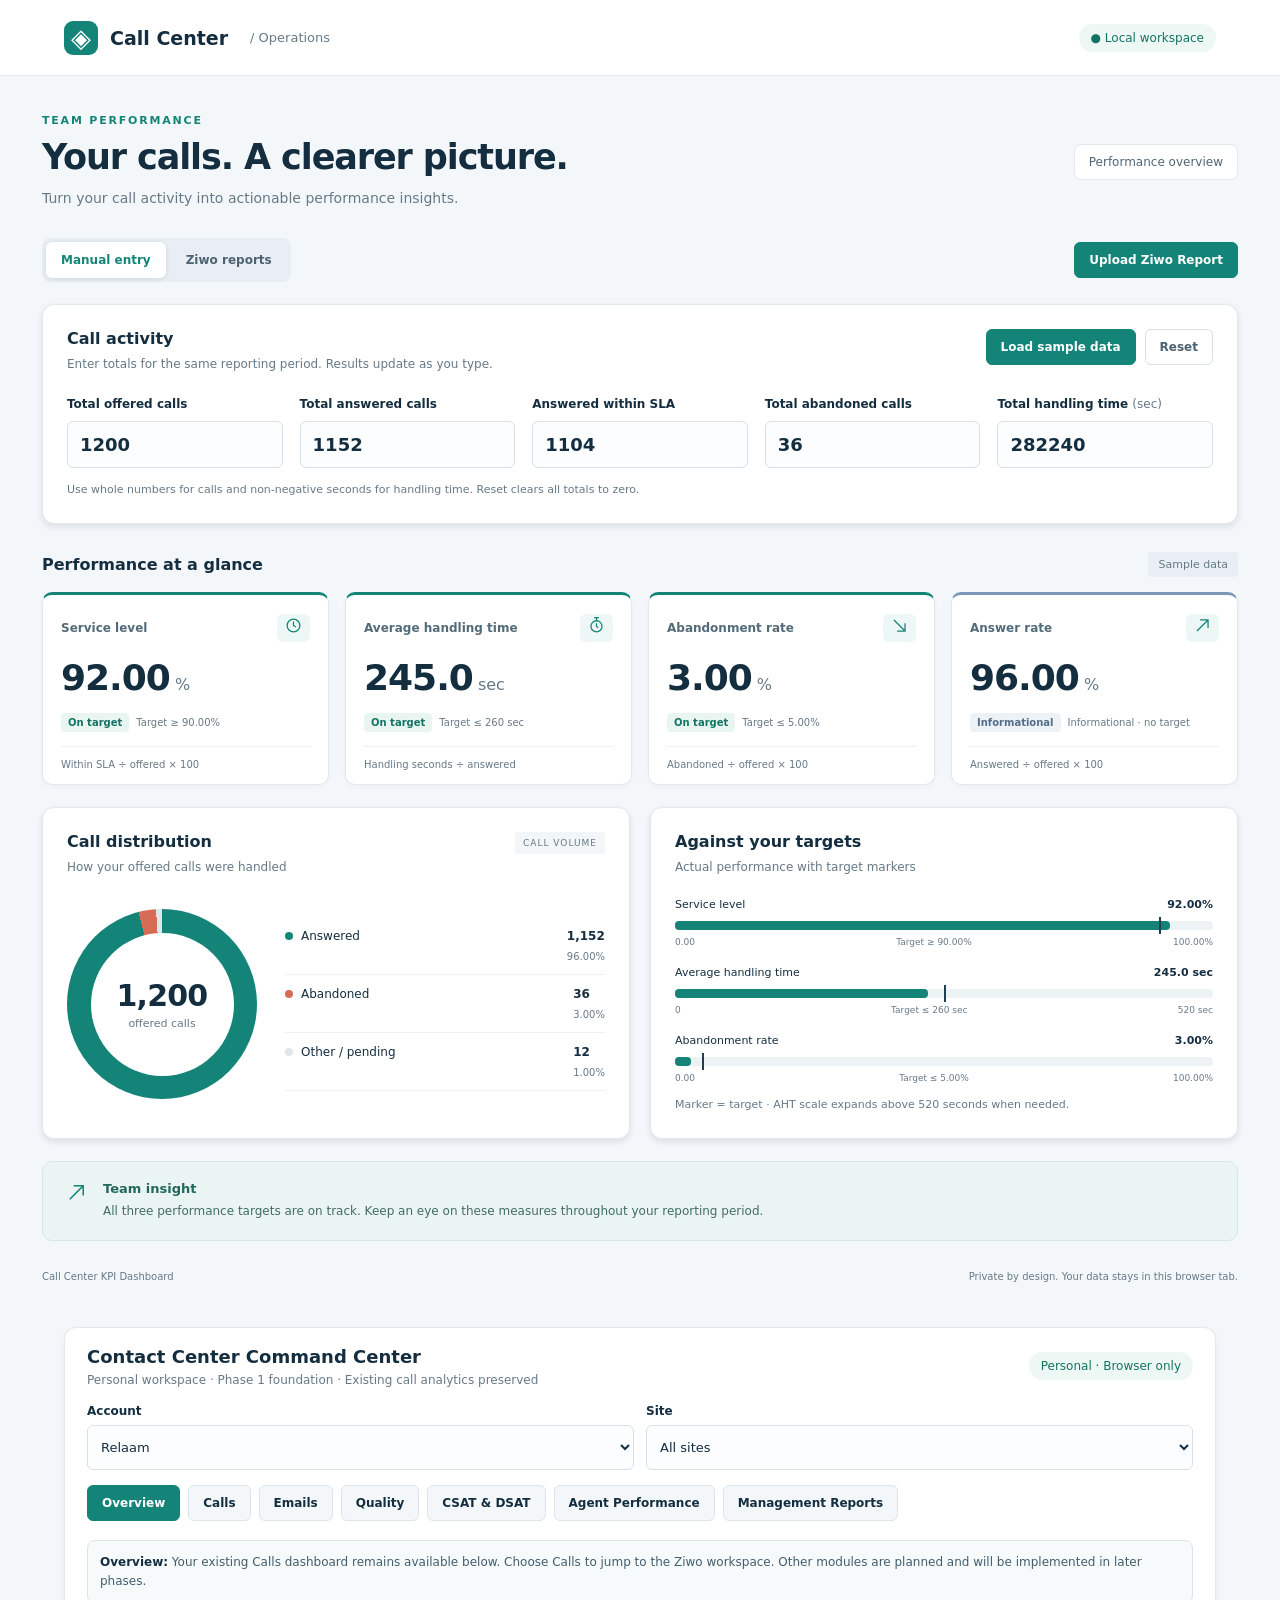
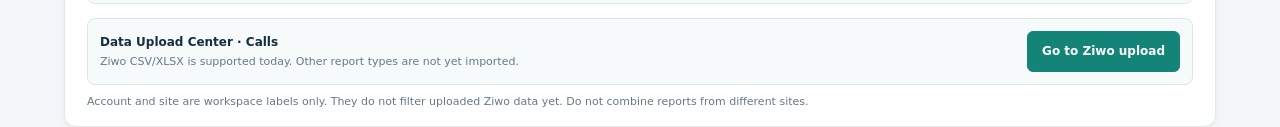
==== commit c08c1a53: "Add personal command center navigation and workspace context" ====
--- a/index.html
+++ b/index.html
@@ -20,6 +20,7 @@
 .review-panel{margin-top:20px}.review-panel>.section-heading>label{min-width:180px;max-width:220px}.review-panel input{font-size:15px}.quality-grid{display:grid;grid-template-columns:repeat(4,minmax(0,1fr));gap:14px}.quality-card{background:#f6f9fb;border:1px solid var(--border);border-radius:8px;padding:16px}.quality-card strong{display:block;font-size:28px;margin:10px 0;color:var(--navy)}.quality-card p{font-size:11px;line-height:1.6;margin:0;color:var(--muted)}.quality-details{display:grid;grid-template-columns:repeat(3,minmax(0,1fr));gap:16px;margin-top:18px}.review-panel details{font-size:12px;line-height:1.7}.review-panel summary{font-weight:600;cursor:pointer}.review-panel ul{padding-left:20px;max-height:240px;overflow:auto;overflow-wrap:anywhere;color:#536a78;font-size:12px;line-height:1.8}.review-panel li{margin-bottom:7px}#quality-invalid{margin-top:18px;border-top:1px solid var(--border);padding-top:16px}#quality-invalid h3{color:var(--bad)}#show-discrepancies{margin-top:14px}.performance-toolbar{display:flex;align-items:center;gap:24px;flex-wrap:wrap}.performance-toolbar label{min-width:250px}.performance-toolbar .helper{flex:1;min-width:200px}.target-breach{background:#fff0e9!important;color:#a13f2d!important;font-weight:700}.significant-gap{background:#fff1da;color:#845017;font-weight:700}.sla-mismatch .calculated-sla.target-breach{border-left:3px solid #d76c56}#reconciliation-dates{overflow-wrap:anywhere}
 @media(max-width:900px){.quality-grid{grid-template-columns:repeat(2,minmax(0,1fr))}.quality-details{grid-template-columns:minmax(0,1fr)}}@media(max-width:650px){.review-panel>.section-heading>label{max-width:none;width:100%}.performance-toolbar label{width:100%;min-width:0}.quality-grid{gap:10px}.quality-card{padding:12px}.quality-card h3{min-height:36px}.performance-toolbar{gap:0}#export-performance{width:100%}}
 .management-panel{margin-top:20px}.management-grid{display:grid;grid-template-columns:repeat(4,minmax(0,1fr));gap:12px;margin:20px 0}.management-stat{padding:15px;background:#f5f9fa;border:1px solid var(--border);border-radius:8px}.management-stat strong{display:block;font-size:23px;margin-top:12px;overflow-wrap:anywhere}.management-stat h3{min-height:34px}.management-panel summary{font-size:13px;font-weight:650;cursor:pointer}.coverage-warning{background:#fff1da;color:#845017}.management-panel .point-detail{line-height:1.8}@media(max-width:900px){.management-grid{grid-template-columns:repeat(2,minmax(0,1fr))}}@media(max-width:370px){.management-grid{grid-template-columns:minmax(0,1fr)}}
+.approval-panel,.simulation-panel{margin-top:22px}.simulation-panel{border:2px dashed #b78b45;background:#fffcf6}.simulation-panel .eyebrow{color:#91621e}.simulation-panel h3.impact-heading{margin-top:20px;margin-bottom:12px}.simulation-panel>.report-kpis{margin-top:20px}.approval-panel textarea{display:block;min-width:240px;max-width:100%;width:100%;border:1px solid #d8e1e8;border-radius:6px;padding:10px;font:12px system-ui;color:var(--navy);resize:vertical}.approval-panel select{min-width:170px}.approval-panel input[type=checkbox]{width:18px;height:18px;accent-color:var(--teal)}.approval-panel button{white-space:nowrap}.approval-panel .table-scroll{max-height:440px}
 
 </style>
 <!-- END EMBEDDED STYLES -->
@@ -44,7 +45,7 @@
         <div class="section-heading"><div><p class="eyebrow">REPORT HEALTH</p><h2 id="quality-title">Data quality</h2><p id="quality-scope"></p></div><label for="quality-drop">Unusual SLA drop (pp)<input id="quality-drop" type="number" min="0.01" max="100" step="any" value="10"></label></div>
         <div id="quality-cards" class="quality-grid"></div>
         <p id="quality-setting-error" class="error" role="alert" hidden></p>
-        <div class="quality-details"><details><summary>Missing dates</summary><p class="helper">Absent calendar dates are gaps, not assumed zero-call days. Known zero-call rows are not missing.</p><ul id="quality-missing"></ul></details><details><summary>Zero-call dates</summary><ul id="quality-zero"></ul></details><details><summary>Zero answered-call warnings</summary><ul id="quality-no-answers"></ul></details><details><summary>Investigation flags · including October 4 &amp; 11, 2026</summary><ul id="quality-investigation"></ul></details><details><summary>Unusual SLA drops</summary><p class="helper">Compares consecutive active dates in the original selected range, including manually excluded dates. A gap between observations is shown explicitly; this is a review signal, not proof of a reporting error.</p><ul id="quality-drops"></ul></details></div>
+        <div class="quality-details"><details><summary>Missing dates</summary><p class="helper">Absent calendar dates are gaps, not assumed zero-call days. Known zero-call rows are not missing.</p><ul id="quality-missing"></ul></details><details><summary>Zero-call dates</summary><ul id="quality-zero"></ul></details><details><summary>Zero answered-call warnings</summary><ul id="quality-no-answers"></ul></details><details><summary>Investigation flags · including October 4 &amp; 11, 2026</summary><ul id="quality-investigation"></ul></details><details><summary>Unusual SLA drops</summary><p class="helper">Compares consecutive active dates in the original selected range, including proposed simulation dates. A gap between observations is shown explicitly; this is a review signal, not proof of a reporting error.</p><ul id="quality-drops"></ul></details></div>
         <div id="quality-invalid" hidden><h3>Latest upload validation issues</h3><p id="quality-invalid-source" class="helper"></p><ul id="quality-issues"></ul><p class="helper">A rejected report never replaces the previous valid analysis. Each invalid row shows its first validation issue; no partial report is silently accepted.</p></div>
       </section>
       <div id="report-content" hidden>
@@ -59,14 +60,16 @@
           <p id="ziwo-formula-note" class="helper"></p><p class="helper">Early abandoned calls are included by default. The explicitly adjusted formulas exclude them from the SLA denominator only; offered, answered, and abandonment metrics remain unchanged.</p>
           <details class="target-settings"><summary>Configure performance targets</summary><div class="target-fields"><label for="target-sla">SLA minimum (%)<input id="target-sla" type="number" min="0" max="100" step="any" value="90.00"></label><label for="target-abandonment">Abandonment maximum (%)<input id="target-abandonment" type="number" min="0" max="100" step="any" value="5.00"></label><label for="target-aht">Full AHT maximum (sec)<input id="target-aht" type="number" min="0" step="any" value="260"></label></div><p class="helper">AHT target applies to the manual dashboard only. Average Talk Time does not include hold time or after-call work, so it has no AHT target.</p><p id="target-error" class="error" role="alert" hidden></p></details>
         </section>
-        <div class="results-heading"><h2>Report performance</h2><span id="ziwo-range"></span></div>
+        <section class="panel approval-panel" aria-labelledby="approval-title"><p class="eyebrow">EXCLUSION APPROVAL MANAGEMENT</p><h2 id="approval-title">Client decisions &amp; proposed exclusions</h2><p class="helper">October 4 and 11, 2026 start as Pending Approval. Official KPIs include every valid day in the reporting range. A manually recorded status is not proof of client approval and never changes official results. Use simulation selections to assess proposals only.</p><p class="helper">Records stay in this tab, are editable only by you, and are included in Excel exports. Loading another valid report resets records to Pending Approval; refresh clears them. Save draft changes explicitly before exporting.</p><div class="table-scroll"><table><caption>Flagged dates and manually controlled approval records. Missing dates are identified; they are never fabricated.</caption><thead><tr><th scope="col">Date</th><th scope="col">Report presence</th><th scope="col">Recorded status</th><th scope="col">Reason</th><th scope="col">Simulation exclusion</th><th scope="col">Save record</th></tr></thead><tbody id="approval-records"></tbody></table></div><p id="approval-feedback" class="helper" role="status"></p></section>
+        <div class="results-heading"><h2>Official Performance</h2><span id="ziwo-range"></span></div>
         <div id="ziwo-summary" class="report-kpis" aria-live="polite"></div>
+        <section class="panel simulation-panel" aria-labelledby="adjusted-title"><p class="eyebrow">SIMULATION ONLY · NOT OFFICIAL</p><h2 id="adjusted-title">Adjusted Performance</h2><p id="simulation-scope" class="helper"></p><div id="adjusted-kpis" class="report-kpis" aria-live="polite"></div><h3 class="impact-heading">Management summary · proposed exclusion impact</h3><div class="table-scroll"><table><thead><tr><th scope="col">Metric</th><th scope="col">Official Performance</th><th scope="col">Adjusted Performance · simulation</th><th scope="col">Simulated impact (pp)</th></tr></thead><tbody id="approval-impact"></tbody></table></div><p class="helper">Impact = simulated adjusted minus official. The selected SLA formula is identical in both views. Original Ziwo SLA values remain unchanged. Full AHT is unavailable in both views. Simulation export contains all adjusted active dates, independent of the official table filter.</p><button id="export-adjusted" type="button" class="secondary">Export adjusted simulation to Excel</button><p id="simulation-export-status" class="helper" role="status"></p></section>
         <div id="ziwo-comparison" class="sla-comparison" role="status"></div>
         <section class="panel review-panel" aria-labelledby="reconciliation-title"><div class="section-heading"><div><p class="eyebrow">SLA RECONCILIATION</p><h2 id="reconciliation-title">Understand the differences</h2><p>Calculated SLA and original Ziwo SLA may use different formulas. Values display two decimals; unrounded differences drive flags, so a tiny flagged gap may display 0.00 pp. No averages of daily SLA percentages.</p></div><label for="sla-significant">Significant gap (absolute pp)<input id="sla-significant" type="number" min="0.01" max="100" step="any" value="1"></label></div><p id="reconciliation-setting-error" class="error" role="alert" hidden></p><p id="reconciliation-summary" class="point-detail" role="status"></p><p id="reconciliation-dates" class="helper"></p><details><summary>Possible explanations for significant gaps</summary><ul id="reconciliation-explanations"></ul><p class="helper">An alternative formula matching within half a two-decimal display step is a hypothesis to check with Ziwo. These counts cannot establish Ziwo’s configured threshold or internal reporting scope. Your chosen formula and original SLA values are never changed automatically.</p></details><button id="show-discrepancies" class="secondary" type="button">Show significant dates in daily table</button></section>
         <div class="insight report-notice"><div><h2>Talk time is not full AHT</h2><p>Weighted talk time = Σ(daily average talk seconds × answered queue calls) ÷ Σ(answered queue calls). This report does not contain full handling time. AHT is unavailable here, and the AHT target is not applied to talk time.</p></div></div>
-        <section class="panel report-trends" aria-labelledby="ziwo-trend-heading"><div class="section-heading"><div><h2 id="ziwo-trend-heading">Performance trends</h2><p>Hover, focus, or tap a point to inspect it. Weekly results use summed counts and weighted talk time.</p></div></div><div class="trend-controls" role="group" aria-label="Trend metric"><button type="button" data-trend="sla" aria-pressed="true">SLA</button><button type="button" data-trend="volume" class="secondary" aria-pressed="false">Call volume</button><button type="button" data-trend="abandonment" class="secondary" aria-pressed="false">Abandonment</button><button type="button" data-trend="talk" class="secondary" aria-pressed="false">Talk time</button></div><div id="ziwo-chart-legend" class="chart-legend"></div><div class="trend-scroll"><svg id="ziwo-trend" viewBox="0 0 900 250" role="group" aria-label="Interactive performance trend"></svg></div><p id="ziwo-point" class="point-detail" role="status"></p></section>
-        <section class="panel report-table-panel" aria-labelledby="performance-title"><div class="section-heading"><div><p class="eyebrow">DAILY PERFORMANCE</p><h2 id="performance-title">Your filtered daily results</h2><p>Includes the selected range and date exclusions. Days with no calls remain in original records below.</p></div><button id="export-performance" type="button">Export filtered table to Excel</button></div><div class="performance-toolbar"><label for="performance-filter">Show rows<select id="performance-filter"><option value="all">All included active dates</option><option value="attention">Target breaches &amp; investigation warnings</option><option value="discrepancies">Significant SLA discrepancies</option></select></label><p id="performance-scope" class="helper"></p></div><div class="table-scroll"><table><caption>Filtered daily performance. Percentages and percentage-point differences use the selected SLA formula. Talk Time is not Full AHT.</caption><thead><tr><th scope="col">Day</th><th scope="col">Offered</th><th scope="col">Answered</th><th scope="col">Abandoned</th><th scope="col">Calculated SLA</th><th scope="col">Ziwo SLA</th><th scope="col">SLA gap (pp)</th><th scope="col">Abandonment rate</th><th scope="col">Talk time (sec)</th><th scope="col">Performance</th></tr></thead><tbody id="performance-records"></tbody></table></div><div class="table-pagination"><button id="performance-prev" class="secondary" type="button">Previous</button><span id="performance-page"></span><button id="performance-next" class="secondary" type="button">Next</button></div><p id="performance-export-status" class="helper" role="status"></p><p class="helper">Export downloads a real .xlsx workbook locally with all filtered dates across every page, current targets, selected formula, date range, and exclusions. Full AHT cells stay blank because the required handling data is unavailable.</p></section>
-        <section class="panel report-table-panel" aria-labelledby="ziwo-daily-heading"><div class="section-heading"><div><h2 id="ziwo-daily-heading">Daily records &amp; exclusions</h2><p>Original values are preserved. Uncheck a date to exclude it from all report calculations and trends.</p></div><button id="ziwo-restore" class="secondary" type="button">Restore all dates</button></div><p id="ziwo-excluded" class="exclusion-summary" aria-live="polite"></p><p id="ziwo-zero-note" class="helper"></p><div class="table-scroll"><table><caption>Original daily Ziwo values and calculated results. All imported dates remain available, including those outside the analysis range.</caption><thead><tr><th scope="col">Include</th><th scope="col">Day</th><th scope="col">Inbound / offered</th><th scope="col">Answered queue</th><th scope="col">Abandoned</th><th scope="col">Ziwo SLA (reported)</th><th scope="col">SLA (calculated)</th><th scope="col">SLA difference (pp)</th><th scope="col">Abandonment rate</th><th scope="col">Avg talk (sec)</th><th scope="col">Status</th></tr></thead><tbody id="ziwo-records"></tbody></table></div><div class="table-pagination"><button id="ziwo-prev" class="secondary" type="button">Previous</button><span id="ziwo-page"></span><button id="ziwo-next" class="secondary" type="button">Next</button></div><p class="helper">Offered = Inbound Calls; Answered = Answered Queue Calls. IVR and queue counts are routing stages and are not added to inbound calls. Ziwo-reported SLA is retained exactly as a percentage; it is never averaged to obtain an overall SLA.</p></section>
+        <section class="panel report-trends" aria-labelledby="ziwo-trend-heading"><div class="section-heading"><div><h2 id="ziwo-trend-heading">Official performance trends</h2><p>Hover, focus, or tap a point to inspect it. Weekly results use summed counts and weighted talk time.</p></div></div><div class="trend-controls" role="group" aria-label="Trend metric"><button type="button" data-trend="sla" aria-pressed="true">SLA</button><button type="button" data-trend="volume" class="secondary" aria-pressed="false">Call volume</button><button type="button" data-trend="abandonment" class="secondary" aria-pressed="false">Abandonment</button><button type="button" data-trend="talk" class="secondary" aria-pressed="false">Talk time</button></div><div id="ziwo-chart-legend" class="chart-legend"></div><div class="trend-scroll"><svg id="ziwo-trend" viewBox="0 0 900 250" role="group" aria-label="Interactive performance trend"></svg></div><p id="ziwo-point" class="point-detail" role="status"></p></section>
+        <section class="panel report-table-panel" aria-labelledby="performance-title"><div class="section-heading"><div><p class="eyebrow">DAILY PERFORMANCE</p><h2 id="performance-title">Official daily performance</h2><p>Official results include all valid active dates in the selected range. Simulation exclusions never alter this table. Zero-call rows remain in original records below.</p></div><button id="export-performance" type="button">Export official table to Excel</button></div><div class="performance-toolbar"><label for="performance-filter">Show rows<select id="performance-filter"><option value="all">All included active dates</option><option value="attention">Target breaches &amp; investigation warnings</option><option value="discrepancies">Significant SLA discrepancies</option></select></label><p id="performance-scope" class="helper"></p></div><div class="table-scroll"><table><caption>Filtered daily performance. Percentages and percentage-point differences use the selected SLA formula. Talk Time is not Full AHT.</caption><thead><tr><th scope="col">Day</th><th scope="col">Offered</th><th scope="col">Answered</th><th scope="col">Abandoned</th><th scope="col">Calculated SLA</th><th scope="col">Ziwo SLA</th><th scope="col">SLA gap (pp)</th><th scope="col">Abandonment rate</th><th scope="col">Talk time (sec)</th><th scope="col">Performance</th></tr></thead><tbody id="performance-records"></tbody></table></div><div class="table-pagination"><button id="performance-prev" class="secondary" type="button">Previous</button><span id="performance-page"></span><button id="performance-next" class="secondary" type="button">Next</button></div><p id="performance-export-status" class="helper" role="status"></p><p class="helper">Official export downloads all filtered official dates across every page with targets, formula, date range, and a separate approval-record sheet. Simulation export is separate and labeled. Full AHT cells stay blank because the required handling data is unavailable.</p></section>
+        <section class="panel report-table-panel" aria-labelledby="ziwo-daily-heading"><div class="section-heading"><div><h2 id="ziwo-daily-heading">Daily records &amp; exclusions</h2><p>Original values are preserved. Uncheck a date to propose an exclusion for the adjusted simulation only. Official KPI cards, charts, tables, and comparisons remain unchanged.</p></div><button id="ziwo-restore" class="secondary" type="button">Restore simulation dates</button></div><p id="ziwo-excluded" class="exclusion-summary" aria-live="polite"></p><p id="ziwo-zero-note" class="helper"></p><div class="table-scroll"><table><caption>Original daily Ziwo values and calculated results. All imported dates remain available, including those outside the analysis range.</caption><thead><tr><th scope="col">Include in simulation</th><th scope="col">Day</th><th scope="col">Inbound / offered</th><th scope="col">Answered queue</th><th scope="col">Abandoned</th><th scope="col">Ziwo SLA (reported)</th><th scope="col">SLA (calculated)</th><th scope="col">SLA difference (pp)</th><th scope="col">Abandonment rate</th><th scope="col">Avg talk (sec)</th><th scope="col">Status</th></tr></thead><tbody id="ziwo-records"></tbody></table></div><div class="table-pagination"><button id="ziwo-prev" class="secondary" type="button">Previous</button><span id="ziwo-page"></span><button id="ziwo-next" class="secondary" type="button">Next</button></div><p class="helper">Offered = Inbound Calls; Answered = Answered Queue Calls. IVR and queue counts are routing stages and are not added to inbound calls. Ziwo-reported SLA is retained exactly as a percentage; it is never averaged to obtain an overall SLA.</p></section>
       </div>
     </div>
     <div id="manual-workspace">
@@ -482,6 +485,37 @@
 
 </script>
 <script>
+(function(root){
+ 'use strict';
+ const Z=typeof module!=='undefined'&&module.exports?require('./ziwo.js'):root.Ziwo;
+ const R=typeof module!=='undefined'&&module.exports?require('./ziwo-review.js'):root.ZiwoReview;
+ const STATUSES=Object.freeze(['Pending Approval','Approved','Rejected']);
+ function flaggedDates(rows,dropThreshold=10,formula='inbound'){
+  const dates=new Set(R.REVIEW_DATES);
+  if(rows.length){const q=R.dataQuality(rows,{from:rows[0].date,through:rows.at(-1).date,dropThreshold,formula});for(const item of q.investigation)dates.add(item.date);}
+  return [...dates].sort();
+ }
+ function record(status='Pending Approval',reason=''){
+  if(!STATUSES.includes(status))throw Error('Choose Pending Approval, Approved, or Rejected.');
+  if(typeof reason!=='string'||reason.length>2000)throw Error('Reason must be text of at most 2,000 characters.');
+  return Object.freeze({status,reason});
+ }
+ function performance(rows,options,proposed=[]){
+  // Approval labels and simulation selections are deliberately not official exclusion inputs.
+  const official=Z.analyze(rows,{...options,excluded:[]});
+  const adjusted=Z.analyze(rows,{...options,excluded:[...proposed]});
+  const gap=key=>official.summary[key]===null||adjusted.summary[key]===null?null:adjusted.summary[key]-official.summary[key];
+  return {official,adjusted,impact:{sla:gap('sla'),abandonment:gap('abandonment')},proposed:[...proposed].sort()};
+ }
+ function exportSheets(records,proposed,scope){
+  return {name:'Exclusion Approval Records',rows:[['Date','Manually Recorded Status','Reason','Proposed Simulation Exclusion','Official Inclusion','Record Meaning'],...[...records].sort(([a],[b])=>a.localeCompare(b)).map(([date,item])=>[date,item.status,item.reason,proposed.has(date)?'Yes':'No','Included if present and inside reporting range','User-entered record only; status is not proof of client approval.']),['Export Scope',scope],['Official Policy','All valid dates remain included. This version does not apply approval records or simulation selections to official KPIs.'],['Simulation Policy','Adjusted results are hypothetical; selections may include pending or rejected proposals and must not be presented as official.']]};
+ }
+ root.ZiwoApprovals={STATUSES,flaggedDates,record,performance,exportSheets};
+ if(typeof module!=='undefined'&&module.exports)module.exports=root.ZiwoApprovals;
+})(typeof globalThis!=='undefined'?globalThis:this);
+
+</script>
+<script>
 (function (root) {
   'use strict';
   // Small, local OOXML reader: no dependencies, network requests, formula evaluation, or macros.
@@ -676,7 +710,7 @@
 (function () {
   'use strict';
   const z = id => document.getElementById(id);
-  const state = { rows: [], excluded: new Set(), workbook: null, source: '', metric: 'sla', page: 0, chartPage: 0, ticket: 0, lastFile: null, rangeFrom: '', validation: null, analysis: null, performancePage: 0, performance: [], dropThreshold: 10, discrepancyThreshold: 1 };
+  const state = { rows: [], excluded: new Set(), workbook: null, source: '', metric: 'sla', page: 0, chartPage: 0, ticket: 0, lastFile: null, rangeFrom: '', validation: null, analysis: null, performancePage: 0, performance: [], dropThreshold: 10, discrepancyThreshold: 1, approvals: new Map(), approvalDates: [] };
   const PAGE = 50, CHART_PAGE = 90;
   const delta = DashboardFormat.pp;
   const rate = DashboardFormat.fixed;
@@ -696,6 +730,9 @@
     Ziwo.aggregate(rows);
     state.validation = null; state.performancePage = 0;
     state.rows = rows; state.source = source; state.excluded = new Set(); state.page = 0;
+    state.approvals = new Map(); state.approvalDates = []; z('approval-records').replaceChildren();
+    syncApprovalDates();
+    z('approval-feedback').textContent = '';
     state.rangeFrom = rows[0].date;
     z('ziwo-from').value = rows[0].date;
     const active = rows.filter(Ziwo.hasVolume);
@@ -756,7 +793,7 @@
     ++state.ticket; state.lastFile = null; state.workbook = null; z('ziwo-sheet-label').hidden = true;
     setRows(Ziwo.normalizeRows(Ziwo.sampleTable(today())), 'Ziwo sample · synthetic demonstration data');
   });
-  const settings = () => ({ from: z('ziwo-from').value, through: z('ziwo-through').value, view: z('ziwo-view').value, formula: z('ziwo-formula').value, excluded: [...state.excluded] });
+  const settings = () => ({ from: z('ziwo-from').value, through: z('ziwo-through').value, view: z('ziwo-view').value, formula: z('ziwo-formula').value, excluded: [] });
   function card(title, value, unit, note, good) {
     const color = good === null || good === undefined ? 'info' : good ? 'good' : 'bad';
     const badge = good === null || good === undefined ? 'Informational' : good ? 'On target' : 'Needs attention';
@@ -771,6 +808,7 @@
       if (!options.through || (options.view !== 'mtd' && (!options.from || options.from > options.through))) throw new Error('Choose valid From and Through dates, with From no later than Through.');
       analysis = Ziwo.analyze(state.rows, options);
     } catch (e) {
+      z('adjusted-kpis').replaceChildren(); z('approval-impact').replaceChildren(); z('simulation-scope').textContent = 'Choose a valid reporting range.'; z('export-adjusted').disabled = true;
       state.analysis = null; state.performance = []; z('export-performance').disabled = true; z('performance-records').replaceChildren(); z('performance-scope').textContent = 'Correct the date range to display and export results.';
       z('management-values').replaceChildren(); z('period-comparison').replaceChildren(); z('management-warnings').textContent = 'Choose a valid reporting range.';
       z('quality-scope').textContent = 'Quality checks paused: choose a valid date range. Original report data is still retained.'; z('quality-cards').replaceChildren();
@@ -810,6 +848,7 @@
     renderReview(analysis);
     renderPerformance(analysis);
     renderManagement(analysis);
+    syncApprovalDates(); renderApprovalRecords(); renderAdjusted();
   }
   for (const id of ['ziwo-from', 'ziwo-through', 'ziwo-view', 'ziwo-formula']) z(id).addEventListener('change', () => {
     if (id === 'ziwo-from') state.rangeFrom = z('ziwo-from').value;
@@ -825,7 +864,7 @@
   });
   function renderTable(analysis) {
     const excluded = [...state.excluded].sort();
-    z('ziwo-excluded').textContent = excluded.length ? `Manually excluded (${excluded.length}): ${excluded.join(', ')}. Original rows are retained below.` : 'No dates manually excluded.';
+    z('ziwo-excluded').textContent = excluded.length ? `Proposed simulation exclusions (${excluded.length}): ${excluded.join(', ')}. Official dates remain included; original rows are retained.` : 'No proposed simulation exclusions. Official results include all valid dates.';
     z('ziwo-zero-note').textContent = `${analysis.zeroDays} zero-volume dates in this range automatically omitted from calculations and trends, including future placeholders. Active days with 0% SLA are included. All original dates remain in this table.`;
     const start = state.page * PAGE;
     z('ziwo-records').innerHTML = state.rows.slice(start, start + PAGE).map(row => {
@@ -836,8 +875,8 @@
       const abandonAbove = result.abandonment !== null && result.abandonment > window.DashboardTargets.abandonment;
       const warning = active && row.answered === 0 ? ' · WARNING: offered calls but zero answered; investigate' : '';
       const reviewFlag = ZiwoReview.REVIEW_DATES.includes(row.date) ? ' · requested SLA investigation' : '';
-      const label = (excludedDay ? 'Excluded manually' : !active ? 'Zero volume · omitted' : !inRange ? 'Outside range' : 'Included') + warning + reviewFlag;
-      return `<tr class="${excludedDay ? 'excluded-row' : ''} ${comparison.mismatch ? 'sla-mismatch' : ''}"><td><input type="checkbox" data-date="${row.date}" aria-label="Include ${row.date}" ${excludedDay ? '' : 'checked'}></td><th scope="row">${row.date}</th><td>${fmt(row.inbound, 0)}</td><td>${fmt(row.answered, 0)}</td><td>${fmt(row.abandoned, 0)}</td><td class="reported-sla">${rate(row.reportedSla)}%</td><td class="calculated-sla ${slaBelow ? 'target-breach' : ''}">${rate(result.sla)}${result.sla === null ? '' : '%'}</td><td class="sla-difference">${delta(comparison.difference)}${comparison.mismatch ? ' · differs' : ''}</td><td class="${abandonAbove ? 'target-breach' : ''}">${rate(result.abandonment)}${result.abandonment === null ? '' : '%'}</td><td>${fmt(row.talk)}</td><td>${label}</td></tr>`;
+      const label = (excludedDay ? 'Official: included · simulation: excluded' : !active ? 'Zero volume · omitted' : !inRange ? 'Outside range' : 'Included') + warning + reviewFlag;
+      return `<tr class="${excludedDay ? 'excluded-row' : ''} ${comparison.mismatch ? 'sla-mismatch' : ''}"><td><input type="checkbox" data-date="${row.date}" aria-label="Include ${row.date} in simulation" ${excludedDay ? '' : 'checked'}></td><th scope="row">${row.date}</th><td>${fmt(row.inbound, 0)}</td><td>${fmt(row.answered, 0)}</td><td>${fmt(row.abandoned, 0)}</td><td class="reported-sla">${rate(row.reportedSla)}%</td><td class="calculated-sla ${slaBelow ? 'target-breach' : ''}">${rate(result.sla)}${result.sla === null ? '' : '%'}</td><td class="sla-difference">${delta(comparison.difference)}${comparison.mismatch ? ' · differs' : ''}</td><td class="${abandonAbove ? 'target-breach' : ''}">${rate(result.abandonment)}${result.abandonment === null ? '' : '%'}</td><td>${fmt(row.talk)}</td><td>${label}</td></tr>`;
     }).join('');
     z('ziwo-page').textContent = `${start + 1}–${Math.min(start + PAGE, state.rows.length)} of ${state.rows.length} original rows`;
     z('ziwo-prev').disabled = state.page === 0; z('ziwo-next').disabled = start + PAGE >= state.rows.length;
@@ -872,13 +911,13 @@
     z('ziwo-quality').hidden = false;
     const quality = analysis ? ZiwoReview.dataQuality(state.rows, { from: analysis.start, through: z('ziwo-through').value, formula: z('ziwo-formula').value, dropThreshold: state.dropThreshold, today: today() }) : null;
     const issues = state.validation?.issues || [];
-    z('quality-scope').textContent = analysis ? `Checks original rows for ${analysis.start} to ${z('ziwo-through').value}, before manual exclusions. ${state.validation ? 'Validation issues below refer to the latest rejected upload, not the current valid analysis.' : 'All imported rows passed value and structure validation.'}` : state.rows.length ? 'A valid report is retained; select a valid analysis range. Rejected-upload issues are listed separately below.' : 'No valid report is available for date or SLA checks. Review the rejected upload below.';
+    z('quality-scope').textContent = analysis ? `Checks original rows for ${analysis.start} to ${z('ziwo-through').value}, before proposed simulation exclusions. ${state.validation ? 'Validation issues below refer to the latest rejected upload, not the current valid analysis.' : 'All imported rows passed value and structure validation.'}` : state.rows.length ? 'A valid report is retained; select a valid analysis range. Rejected-upload issues are listed separately below.' : 'No valid report is available for date or SLA checks. Review the rejected upload below.';
     z('quality-cards').innerHTML = [
       ['Missing calendar dates', quality ? fmt(quality.missingCount, 0) : '—', 'Absent dates are not assumed to have zero calls.'],
       ['Zero-call days', quality ? fmt(quality.zero.length, 0) : '—', quality ? `${quality.futureZero.length} future placeholder(s) in range · ${state.rows.filter(row => !Ziwo.hasVolume(row)).length} zero-call dates in original report` : 'Requires a valid report.'],
       ['Invalid rows / structure', fmt(issues.length, 0), state.validation ? 'Latest upload rejected · valid analysis preserved' : 'Validated on import · no invalid rows accepted'],
       ['Unusual SLA drops', quality ? fmt(quality.drops.length, 0) : '—', `At least ${rate(state.dropThreshold)} pp versus previous active observation`],
-      ['Calls offered, none answered', quality ? fmt(quality.noAnswers.length, 0) : '—', 'Warning only · retained in calculations unless manually excluded'],
+      ['Calls offered, none answered', quality ? fmt(quality.noAnswers.length, 0) : '—', 'Warning only · retained in calculations and cannot be removed from official results by simulation controls'],
       ['Investigation flags', quality ? fmt(quality.investigation.length, 0) : '—', 'Automatic drops and specifically requested review dates']
     ].map(([title, value, note]) => `<article class="quality-card"><h3>${title}</h3><strong>${value}</strong><p>${note}</p></article>`).join('');
     const missing = quality?.missing || [];
@@ -890,7 +929,7 @@
     list('quality-drops', (quality?.drops || []).slice(0, 100).map(row => `${row.date} vs ${row.previousDate}: calculated ${movement(row.calculatedDrop)}; reported ${movement(row.reportedDrop)}${row.gapDays > 1 ? ` · observations ${row.gapDays} calendar days apart` : ''}`), 'No unusual SLA drops at this threshold.');
     if ((quality?.drops.length || 0) > 100) listAppend('quality-drops', 'Showing the first 100 drops; narrow the date range for more detail.');
     list('quality-no-answers', (quality?.noAnswers || []).map(row => `${row.date}: ${row.inbound} offered, 0 answered. Retained in all calculations unless you manually exclude it; talk time is unavailable.`), 'No dates with offered calls and zero answered calls in this range.');
-    list('quality-investigation', (quality?.investigation || []).map(item => `${item.date}: ${item.requested ? 'Requested investigation date' : 'Automatic unusual-drop flag'} · ${!item.row ? 'no record in this report; cannot confirm a drop' : !Ziwo.hasVolume(item.row) ? 'zero-call record; cannot evaluate active-day SLA' : item.drop ? 'unusual SLA drop detected; investigate counts and Ziwo configuration' : 'review flagged; no automatic threshold-sized drop confirmed in this selection'}. No automatic exclusion.`), 'No requested or automatic investigation flags in this range.');
+    list('quality-investigation', (quality?.investigation || []).map(item => `${item.date}: ${item.requested ? 'Requested investigation date' : 'Automatic unusual-drop flag'} · ${!item.row ? 'no record in this report; cannot confirm a drop' : !Ziwo.hasVolume(item.row) ? 'zero-call record; cannot evaluate active-day SLA' : item.drop ? 'unusual SLA drop detected; investigate counts and Ziwo configuration' : 'review flagged; no automatic threshold-sized drop confirmed in this selection'}. No official exclusion.`), 'No requested or automatic investigation flags in this range.');
     z('quality-invalid').hidden = !state.validation;
     z('quality-invalid-source').textContent = state.validation ? `Rejected file: ${state.validation.source}${state.rows.length ? ` · current valid analysis: ${state.source}` : ''}` : '';
     list('quality-issues', issues.slice(0, 100).map(issue => `${issue.row ? `Row ${issue.row}` : 'Report'}${issue.day ? ` (${issue.day})` : ''}: ${issue.message}`), 'No validation issues.');
@@ -935,13 +974,15 @@
     try {
       const options = { ...settings(), from: state.analysis.start, source: state.source, targets: window.DashboardTargets, discrepancyThreshold: state.discrepancyThreshold };
       const tables = ZiwoReview.exportTables(state.performance, options);
+      tables[1].rows.push(['Official Inclusion Policy', 'All valid active dates included. Simulation choices and manually recorded approval statuses do not change official KPIs.']);
+      tables.push(ZiwoApprovals.exportSheets(state.approvals, state.excluded, 'OFFICIAL PERFORMANCE'));
       tables[1].rows.push(['Daily Table Filter', z('performance-filter').selectedOptions[0].textContent]);
       tables[0].rowStyles = [1, ...state.performance.map(row => row.slaBelow || row.abandonmentAbove || row.noAnswers || row.requestedInvestigation || row.unusualDrop ? 3 : 0)];
       const bytes = ZiwoExcel.workbook(tables), blob = new Blob([bytes], { type: 'application/vnd.openxmlformats-officedocument.spreadsheetml.sheet' });
       const url = URL.createObjectURL(blob), link = document.createElement('a');
       link.href = url; link.download = `ziwo-daily-${options.from}-to-${options.through}.xlsx`; link.hidden = true; document.body.append(link); link.click(); link.remove();
       setTimeout(() => URL.revokeObjectURL(url), 1000);
-      z('performance-export-status').textContent = `Downloaded ${state.performance.length} filtered daily rows as an Excel workbook. Full AHT is blank; no data was sent to a server.`;
+      z('performance-export-status').textContent = `Downloaded ${state.performance.length} official filtered daily rows with approval records. No simulation exclusions were applied. Full AHT is blank; no data was sent to a server.`;
     } catch (e) { z('performance-export-status').textContent = `Export failed: ${e.message}`; }
   });
   function renderManagement(analysis) {
@@ -956,7 +997,7 @@
       ['Days below SLA target', `${result.below} / ${result.activeDays}`],
       ['Days above abandonment target', `${result.above} / ${result.activeDays}`]
     ].map(([label, value]) => `<div class="management-stat"><h3>${label}</h3><strong>${value}</strong></div>`).join('');
-    z('management-note').textContent = `Uses the included active dates and selected count-based formula. SLA minimum ${rate(options.targets.sla)}%, abandonment maximum ${rate(options.targets.abandonment)}%. Ziwo-reported SLA remains separate; it is not averaged. Full AHT is unavailable and is never estimated from talk time.`;
+    z('management-note').textContent = `OFFICIAL PERFORMANCE: all valid active dates in range; approval statuses and simulation exclusions have no effect. SLA minimum ${rate(options.targets.sla)}%, abandonment maximum ${rate(options.targets.abandonment)}%. Ziwo-reported SLA remains separate; it is not averaged. Full AHT is unavailable and is never estimated from talk time.`;
     z('management-warnings').textContent = `Data quality review (original dates before exclusions): ${q.missingCount} missing calendar date(s), ${q.zero.length} zero-call day(s), ${q.noAnswers.length} day(s) with offered calls but zero answered, ${q.drops.length} unusual SLA drop(s), ${q.investigation.length} investigation flag(s). ${state.validation ? `${state.validation.issues.length} validation issue(s) in the most recent rejected upload; current valid analysis retained.` : 'Imported values passed validation.'}`;
     const comparison = ZiwoReview.comparePeriods(state.rows, { ...options, from: analysis.start });
     z('comparison-periods').textContent = `Selected: ${comparison.current.from} → ${comparison.current.through} (${comparison.current.calendarDays} calendar days). Previous: ${comparison.previous.from} → ${comparison.previous.through} (${comparison.previous.calendarDays} calendar days). ${comparison.method}`;
@@ -965,6 +1006,65 @@
     z('comparison-coverage').textContent = `${comparison.partial ? 'PARTIAL COVERAGE / EXCLUSIONS: comparisons use observed included data, not complete-period estimates. ' : 'Both periods have complete calendar-date coverage. '}Selected: ${comparison.current.records}/${comparison.current.calendarDays} dates supplied, ${comparison.current.excluded} manually excluded. Previous: ${comparison.previous.records}/${comparison.previous.calendarDays} supplied, ${comparison.previous.excluded} excluded. Missing records are not assumed zero. A missing baseline or zero prior call volume gives an unavailable change. Upload a longer report if previous-period data is missing.`;
     z('comparison-coverage').classList.toggle('coverage-warning', comparison.partial);
   }
+  function syncApprovalDates() {
+    if (!state.rows.length) return;
+    const dates = ZiwoApprovals.flaggedDates(state.rows, state.dropThreshold, z('ziwo-formula').value);
+    for (const date of dates) if (!state.approvals.has(date)) state.approvals.set(date, ZiwoApprovals.record('Pending Approval', ZiwoReview.REVIEW_DATES.includes(date) ? 'Client approval is pending. Keep included in official KPIs.' : ''));
+    state.approvalDates = [...state.approvals.keys()].sort();
+  }
+  function renderApprovalRecords() {
+    const existing = new Set(state.rows.map(row => row.date));
+    const retained = new Map([...z('approval-records').children].map(row => [row.dataset.approvalDate, row]));
+    z('approval-records').replaceChildren(...state.approvalDates.map(date => {
+      if (retained.has(date)) { const row = retained.get(date); const proposal = row.querySelector('[data-proposal-date]'); proposal.checked = state.excluded.has(date); return row; }
+      const record = state.approvals.get(date), row = document.createElement('tr'); row.dataset.approvalDate = date;
+      const cell = text => { const item = document.createElement('td'); if (text) item.textContent = text; row.append(item); return item; };
+      cell(date); cell(existing.has(date) ? 'Present · officially included in range' : 'Not in imported report');
+      const select = document.createElement('select'); select.setAttribute('aria-label', `Approval status ${date}`); select.dataset.approvalStatus = date;
+      for (const status of ZiwoApprovals.STATUSES) select.add(new Option(status, status)); select.value = record.status; cell().append(select);
+      const reason = document.createElement('textarea'); reason.value = record.reason; reason.maxLength = 2000; reason.rows = 2; reason.setAttribute('aria-label', `Approval reason ${date}`); reason.dataset.approvalReason = date; cell().append(reason);
+      const proposed = document.createElement('input'); proposed.type = 'checkbox'; proposed.checked = state.excluded.has(date); proposed.disabled = !existing.has(date); proposed.dataset.proposalDate = date; proposed.setAttribute('aria-label', `Propose simulation exclusion ${date}`); cell().append(proposed);
+      const save = document.createElement('button'); save.type = 'button'; save.textContent = 'Save record'; save.dataset.saveApproval = date; save.setAttribute('aria-label', `Save approval record ${date}`); cell().append(save);
+      return row;
+    }));
+  }
+  z('approval-records').addEventListener('click', event => {
+    const date = event.target.dataset.saveApproval; if (!date) return;
+    const row = event.target.closest('tr');
+    try {
+      state.approvals.set(date, ZiwoApprovals.record(row.querySelector('select').value, row.querySelector('textarea').value));
+      z('approval-feedback').textContent = `${date}: saved manually as ${state.approvals.get(date).status}. This is not proof of client approval; official results are unchanged.`;
+    } catch (e) { z('approval-feedback').textContent = e.message; }
+  });
+  z('approval-records').addEventListener('change', event => {
+    const date = event.target.dataset.proposalDate; if (!date) return;
+    if (event.target.checked) state.excluded.add(date); else state.excluded.delete(date);
+    renderTable(state.analysis); renderAdjusted();
+  });
+  function renderAdjusted() {
+    if (!state.analysis) return;
+    const result = ZiwoApprovals.performance(state.rows, settings(), state.excluded), s = result.adjusted.summary;
+    const effective = result.official.rows.filter(row => state.excluded.has(row.date)).map(row => row.date);
+    z('simulation-scope').textContent = `SIMULATION ONLY. Proposed excluded active dates in this range: ${effective.join(', ') || 'none'}. Selection is independent of the recorded approval status and is not authorization. Official dates are not removed. ${state.excluded.size} total proposed date(s) retained across views.`;
+    z('adjusted-kpis').innerHTML = [card('Simulated offered calls',fmt(s.offered,0),'','Not official'),card('Simulated answered calls',fmt(s.answered,0),'','Not official'),card('Simulated abandoned calls',fmt(s.abandoned,0),'','Not official'),card('Simulated overall SLA',rate(s.sla),'%','From adjusted summed counts · not official'),card('Simulated abandonment',rate(s.abandonment),'%','Not official'),card('Simulated answer rate',rate(s.answerRate),'%','Not official'),card('Simulated weighted talk time',fmt(s.talk,2),'sec','Not full AHT · not official'),card('Full AHT','—','sec','Unavailable · never estimated')].join('');
+    z('approval-impact').innerHTML = [['SLA','sla'],['Abandonment rate','abandonment']].map(([label,key]) => `<tr><th scope="row">${label}</th><td>${rate(result.official.summary[key])}%</td><td>${rate(s[key])}%</td><td>${delta(result.impact[key])}</td></tr>`).join('');
+    z('export-adjusted').disabled = !result.adjusted.rows.length;
+    z('simulation-export-status').textContent = '';
+  }
+  z('export-adjusted').addEventListener('click', () => {
+    if (!state.analysis) return;
+    try {
+      const analysis = ZiwoApprovals.performance(state.rows, settings(), state.excluded).adjusted;
+      const options = {...settings(),from:analysis.start,excluded:[...state.excluded],source:state.source,targets:window.DashboardTargets,discrepancyThreshold:state.discrepancyThreshold};
+      const performance = ZiwoReview.dailyPerformance(analysis.rows, options);
+      const sheets = ZiwoReview.exportTables(performance, options); sheets[0].name = 'SIMULATION ONLY Adjusted';
+      sheets[1].rows.push(['IMPORTANT', 'ADJUSTED SIMULATION ONLY. Not official performance. Approval statuses are manually entered and not proof of client approval.']);
+      sheets.push(ZiwoApprovals.exportSheets(state.approvals, state.excluded, 'ADJUSTED SIMULATION ONLY'));
+      const bytes = ZiwoExcel.workbook(sheets), url = URL.createObjectURL(new Blob([bytes], {type:'application/vnd.openxmlformats-officedocument.spreadsheetml.sheet'}));
+      const link = document.createElement('a'); link.href=url; link.download=`SIMULATION-ONLY-ziwo-${analysis.start}-to-${options.through}.xlsx`; document.body.append(link); link.click(); link.remove(); setTimeout(()=>URL.revokeObjectURL(url),1000);
+      z('simulation-export-status').textContent = `Downloaded ${performance.length} simulated daily rows. This workbook does not replace official results.`;
+    } catch(e) { z('simulation-export-status').textContent=`Simulation export failed: ${e.message}`; }
+  });
   const NS = 'http://www.w3.org/2000/svg';
   function svgElement(tag, attributes = {}, text) { const node = document.createElementNS(NS, tag); for (const [key, value] of Object.entries(attributes)) node.setAttribute(key, String(value)); if (text !== undefined) node.textContent = text; return node; }
   let chartGroups = [], chartOptions;
@@ -1024,5 +1124,59 @@
 
 </script>
 <!-- END EMBEDDED SCRIPTS -->
+<!-- Phase 1: personal command center (outside generated embedded assets) -->
+<style>
+.command-center{max-width:1440px;margin:20px auto 0;padding:0 5%;font-family:inherit}.command-shell{background:#fff;border:1px solid #e2e8ed;border-radius:12px;padding:18px 22px;box-shadow:0 3px 7px #1b3b5010}.command-title{display:flex;align-items:center;justify-content:space-between;gap:12px;flex-wrap:wrap}.command-title h2{font-size:18px;margin:0}.command-title p{font-size:12px;color:#667987;margin:6px 0 0}.command-controls{display:flex;gap:12px;flex-wrap:wrap;margin-top:15px}.command-controls label{flex:1;min-width:170px;font-size:12px}.command-controls select{margin-top:5px}.command-nav{display:flex;gap:8px;overflow-x:auto;margin-top:15px;padding-bottom:5px}.command-nav button{white-space:nowrap;background:#f4f7fa;border:1px solid #dce5ea;color:#142e40}.command-nav button[aria-current=page]{background:#148478;color:white;border-color:#148478}.command-message{margin-top:14px;padding:12px;border:1px solid #dce5ea;background:#f7fafb;border-radius:8px;color:#435d6d;font-size:12px;line-height:1.6}.command-message strong{color:#142e40}.command-upload{display:flex;align-items:center;justify-content:space-between;gap:12px;flex-wrap:wrap}.command-upload button{margin:0}.command-muted{color:#667987;font-size:11px}.command-center [hidden]{display:none!important}@media(max-width:650px){.command-center{padding:0 18px}.command-shell{padding:15px}.command-nav button{padding:9px 11px}}
+</style>
+<section class="command-center" aria-label="Contact center command center" id="command-center">
+<div class="command-shell">
+<div class="command-title"><div><h2>Contact Center Command Center</h2><p>Personal workspace · Phase 1 foundation · Existing call analytics preserved</p></div><span class="local-badge">Personal · Browser only</span></div>
+<div class="command-controls">
+<label>Account<select id="cc-account"><option value="Relaam">Relaam</option><option value="MAF Entertainment">MAF Entertainment</option><option value="Other">Other / Future account</option></select></label>
+<label>Site<select id="cc-site"><option value="All sites">All sites</option><option value="UAE">UAE</option><option value="Egypt">Egypt</option></select></label>
+</div>
+<nav class="command-nav" aria-label="Performance modules">
+<button type="button" data-cc-module="overview" aria-current="page">Overview</button>
+<button type="button" data-cc-module="calls">Calls</button>
+<button type="button" data-cc-module="emails">Emails</button>
+<button type="button" data-cc-module="quality">Quality</button>
+<button type="button" data-cc-module="csat">CSAT &amp; DSAT</button>
+<button type="button" data-cc-module="agents">Agent Performance</button>
+<button type="button" data-cc-module="reports">Management Reports</button>
+</nav>
+<div class="command-message" id="cc-module-message" role="status"><strong>Overview:</strong> Your existing Calls dashboard remains available below. Choose Calls to jump to the Ziwo workspace. Other modules are planned and will be implemented in later phases.</div>
+<div class="command-message command-upload"><div><strong>Data Upload Center · Calls</strong><div class="command-muted">Ziwo CSV/XLSX is supported today. Other report types are not yet imported.</div></div><button type="button" id="cc-open-ziwo">Go to Ziwo upload</button></div>
+<div class="command-muted" id="cc-context-note" style="margin-top:10px">Account and site are workspace labels only. They do not filter uploaded Ziwo data yet. Do not combine reports from different sites.</div>
+</div></section>
+<script>
+(function(){
+'use strict';
+const root=document.getElementById('command-center');
+const account=document.getElementById('cc-account'),site=document.getElementById('cc-site');
+const message=document.getElementById('cc-module-message');
+const descriptions={
+overview:'Your existing Calls dashboard remains available below. Other modules are planned and will be implemented in later phases.',
+calls:'Calls is available now. Use the existing Manual entry or Ziwo reports workspace below. Existing formulas, official and adjusted performance, approvals, trends, and Excel exports are unchanged.',
+emails:'Emails module is planned. Freshdesk upload, first-response SLA, backlog, and productivity are not yet implemented.',
+quality:'Quality module is planned. CC, EC, BC, NC audits and coaching tracking are not yet implemented.',
+csat:'CSAT & DSAT module is planned. Survey import and validation are not yet implemented.',
+agents:'Agent Performance is planned. Individual scorecards and agent-level reporting are not yet implemented.',
+reports:'Management Reports is planned. Existing Ziwo Excel exports remain available in the Calls workspace.'
+};
+function save(){try{localStorage.setItem('cc-personal-context-v1',JSON.stringify({account:account.value,site:site.value}));}catch(e){}}
+try{const stored=JSON.parse(localStorage.getItem('cc-personal-context-v1')||'null');if(stored){if([...account.options].some(o=>o.value===stored.account))account.value=stored.account;if([...site.options].some(o=>o.value===stored.site))site.value=stored.site;}}catch(e){}
+account.addEventListener('change',save);site.addEventListener('change',save);
+root.querySelectorAll('[data-cc-module]').forEach(btn=>btn.addEventListener('click',()=>{
+root.querySelectorAll('[data-cc-module]').forEach(b=>b.removeAttribute('aria-current'));btn.setAttribute('aria-current','page');
+const key=btn.dataset.ccModule;message.innerHTML='<strong>'+btn.textContent+':</strong> '+descriptions[key];
+if(key==='calls'){document.querySelector('.workspace-bar')?.scrollIntoView({behavior:'smooth',block:'start'});}
+}));
+document.getElementById('cc-open-ziwo').addEventListener('click',()=>{
+const existing=[...document.querySelectorAll('button')].find(b=>b.id!=='cc-open-ziwo'&&/Upload Ziwo Report/i.test(b.textContent||''));
+if(existing){existing.scrollIntoView({behavior:'smooth',block:'center'});existing.focus();}
+else{message.textContent='Find the existing Upload Ziwo Report control in the Calls workspace below.';}
+});
+})();
+</script>
 </body>
 </html>
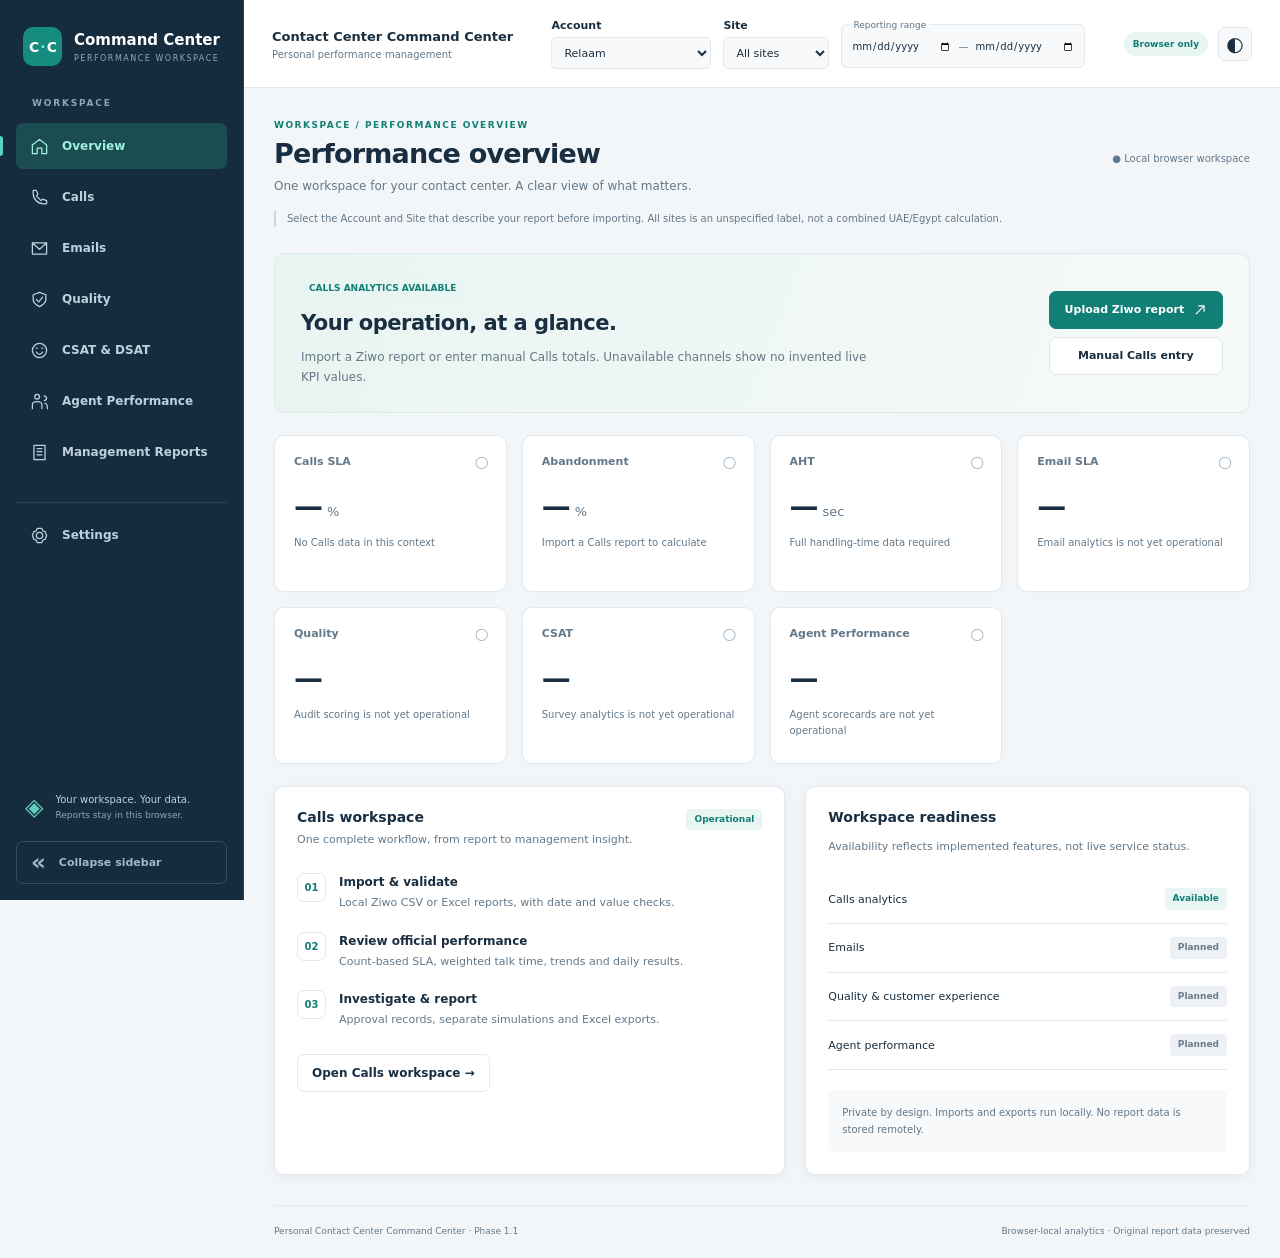
==== commit cbf03a4e: "Redesign unified Contact Center Command Center interface" ====
--- a/index.html
+++ b/index.html
@@ -3,7 +3,7 @@
 <head>
   <meta charset="utf-8">
   <meta name="viewport" content="width=device-width, initial-scale=1">
-  <title>Call Center · Performance Dashboard</title>
+  <title>Contact Center Command Center</title>
   <link rel="icon" href="data:,">
   <!-- BEGIN EMBEDDED STYLES -->
 <style>
@@ -22,13 +22,44 @@
 .management-panel{margin-top:20px}.management-grid{display:grid;grid-template-columns:repeat(4,minmax(0,1fr));gap:12px;margin:20px 0}.management-stat{padding:15px;background:#f5f9fa;border:1px solid var(--border);border-radius:8px}.management-stat strong{display:block;font-size:23px;margin-top:12px;overflow-wrap:anywhere}.management-stat h3{min-height:34px}.management-panel summary{font-size:13px;font-weight:650;cursor:pointer}.coverage-warning{background:#fff1da;color:#845017}.management-panel .point-detail{line-height:1.8}@media(max-width:900px){.management-grid{grid-template-columns:repeat(2,minmax(0,1fr))}}@media(max-width:370px){.management-grid{grid-template-columns:minmax(0,1fr)}}
 .approval-panel,.simulation-panel{margin-top:22px}.simulation-panel{border:2px dashed #b78b45;background:#fffcf6}.simulation-panel .eyebrow{color:#91621e}.simulation-panel h3.impact-heading{margin-top:20px;margin-bottom:12px}.simulation-panel>.report-kpis{margin-top:20px}.approval-panel textarea{display:block;min-width:240px;max-width:100%;width:100%;border:1px solid #d8e1e8;border-radius:6px;padding:10px;font:12px system-ui;color:var(--navy);resize:vertical}.approval-panel select{min-width:170px}.approval-panel input[type=checkbox]{width:18px;height:18px;accent-color:var(--teal)}.approval-panel button{white-space:nowrap}.approval-panel .table-scroll{max-height:440px}
 
+/* Phase 1.1 application shell */
+:root{--surface:#fff;--page:#f3f6f9;--surface-soft:#f7f9fb;--text:#192e40;--text-muted:#637889;--line:#e1e8ee;--accent:#127f76;--accent-soft:#e9f5f2;--sidebar-width:244px;--shell-shadow:0 3px 14px #1c3c5010;--navy:#192e40;--teal:#127f76;--muted:#637889;--border:#e1e8ee}
+body.command-app{background:var(--page);color:var(--text);font-size:14px}.command-app button,.command-app a,.command-app input,.command-app select,.command-app textarea{touch-action:manipulation}.command-app button{min-height:38px;border-radius:7px}.command-app button:focus-visible,.command-app a:focus-visible,.command-app summary:focus-visible{outline:3px solid #42b9b0;outline-offset:3px}.sr-only{position:absolute;width:1px;height:1px;padding:0;margin:-1px;overflow:hidden;clip:rect(0,0,0,0);white-space:nowrap;border:0}.skip-link{position:fixed;left:16px;top:-100px;z-index:110;background:var(--accent);color:white;padding:12px;border-radius:5px}.skip-link:focus{top:12px}.app-sidebar{position:fixed;inset:0 auto 0 0;width:var(--sidebar-width);height:100dvh;background:#142c3d;color:#c3d2dd;z-index:80;display:flex;flex-direction:column;padding:27px 16px 16px;overflow-y:auto;border-right:1px solid #263f50}.app-brand{display:flex;align-items:center;gap:12px;color:white;text-decoration:none;padding:0 7px 30px;white-space:nowrap}.app-brand-mark{background:#168b7f;color:white;border-radius:10px;width:39px;height:39px;display:flex;align-items:center;justify-content:center;flex-shrink:0;font-size:14px;font-weight:800;letter-spacing:-1px}.app-brand-mark>span{padding:0 2px;color:#86e5d8}.brand-copy{font-size:15px;font-weight:700}.brand-copy small{display:block;font-size:8px;letter-spacing:1.5px;font-weight:500;color:#90a8ba;margin-top:5px}.sidebar-caption{font-size:9px;letter-spacing:1.8px;margin:2px 16px 15px;color:#8da5b7;font-weight:650}.app-nav{display:grid;gap:5px}.app-nav button{display:flex;align-items:center;gap:13px;border:0;background:transparent;color:#bdd0de;text-align:left;padding:12px 14px;font-size:12px;font-weight:550;min-height:46px;width:100%;position:relative}.app-nav button svg{width:19px;height:19px;flex-shrink:0}.app-nav button:hover{background:#203d50;filter:none;color:white}.app-nav button[aria-current=page]{background:#1b4c51;color:#a1f1df}.app-nav button[aria-current=page]:before{content:'';width:3px;height:20px;background:#59d4bc;position:absolute;left:-16px;border-radius:0 3px 3px 0}.app-nav button:last-child{margin-top:22px;border-top:1px solid #2b4354;border-radius:0;padding-top:19px;min-height:58px}.sidebar-bottom{margin-top:auto;padding-top:35px}.privacy-note{display:flex;gap:12px;align-items:center;font-size:10px;padding:15px 9px;color:#bed1de;line-height:1.6}.privacy-note small{display:block;color:#8da5b7;font-size:9px}.privacy-symbol{font-size:24px;color:#64ccba}.sidebar-bottom>button{display:flex;align-items:center;gap:13px;padding:9px 14px;background:transparent;color:#a2b8c8;border:1px solid #354d5c;width:100%;font-size:11px}.sidebar-bottom>button>span:first-child{font-size:23px;line-height:1}.app-frame{margin-left:var(--sidebar-width);min-width:0}.app-topbar{background:var(--surface);border-bottom:1px solid var(--line);padding:17px 28px;display:flex;align-items:center;justify-content:space-between;gap:18px;min-height:88px}.topbar-identity{display:flex;align-items:center;gap:10px;min-width:0}.topbar-title{font-size:13px;font-weight:700;display:block;line-height:1.5}.topbar-identity small{display:block;color:var(--text-muted);font-size:10px;margin-top:3px}.topbar-controls{display:flex;gap:12px;align-items:center;min-width:0}.topbar-controls>label{font-size:9px;color:var(--text-muted);min-width:106px;flex:1}.topbar-controls select{margin-top:3px;font-size:11px;padding:7px 22px 7px 8px;min-height:32px;background:var(--surface-soft);border-color:var(--line);color:var(--text);border-radius:5px;max-width:160px}.topbar-period{border:1px solid var(--line);border-radius:6px;padding:4px 7px 7px;display:flex;gap:4px;align-items:center;margin:0;min-width:0;background:var(--surface-soft)}.topbar-period legend{font-size:9px;color:var(--text-muted);padding:0 4px}.topbar-period input{margin:0;min-height:26px;width:105px;font:10px system-ui;padding:2px;border:0;background:transparent;color:var(--text);border-radius:3px}.topbar-period>span{font-size:10px;color:var(--text-muted)}.topbar-tools{display:flex;gap:10px;align-items:center}.workspace-status{white-space:nowrap;color:var(--accent);background:var(--accent-soft);padding:7px 9px;font-size:9px;font-weight:600;border-radius:20px}.workspace-status.status-warning{background:#fff1dc;color:#815921}.icon-button{display:grid;place-items:center;background:var(--surface-soft);color:var(--text);border:1px solid var(--line);width:34px;height:34px;min-height:34px!important;padding:0;font-size:20px}#cc-menu{display:none}.command-app main.app-main{max-width:1700px;padding:32px 30px 20px;margin:0 auto;outline:none;min-width:0}.page-heading{display:flex;justify-content:space-between;align-items:center;gap:20px;margin-bottom:15px}.page-heading .eyebrow{font-size:9px;letter-spacing:1.5px;margin-bottom:8px;color:var(--accent)}.page-heading h1{font-size:27px;letter-spacing:-.8px;margin-bottom:8px}.page-heading p:not(.eyebrow){font-size:12px;color:var(--text-muted);margin:0;line-height:1.6}.workspace-local{font-size:10px;color:var(--text-muted);white-space:nowrap}.context-note{font-size:10px;color:var(--text-muted);line-height:1.6;margin:0 0 26px;padding-left:11px;border-left:2px solid #c5d9df}.overview-intro{background:linear-gradient(110deg,#e9f4f1,#f5faf9);border:1px solid #dcebe7;border-radius:11px;padding:24px 26px;display:flex;justify-content:space-between;align-items:center;gap:20px;margin-bottom:22px}.overview-intro h2{font-size:21px;letter-spacing:-.5px;margin-top:11px}.overview-intro p{font-size:12px;color:var(--text-muted);line-height:1.7;max-width:570px;margin-bottom:0}.overview-actions{display:flex;gap:8px;flex-direction:column;flex-shrink:0}.overview-actions button{font-size:11px;padding:10px 15px}.overview-actions .secondary{background:transparent}.module-status{display:inline-block;font-size:9px;font-weight:650;border-radius:4px;padding:5px 8px;line-height:1.3}.module-status.available{background:var(--accent-soft);color:var(--accent)}.module-status.planned{background:#edf1f5;color:#697b8b}.overview-kpis{display:grid;grid-template-columns:repeat(4,minmax(0,1fr));gap:15px;margin-bottom:22px}.overview-card{position:relative;border:1px solid var(--line);border-radius:10px;padding:19px 19px 16px;background:var(--surface);box-shadow:0 2px 6px #193c4e05;min-width:0;min-height:157px}.overview-card h3{font-size:11px;color:var(--text-muted);padding-right:16px;font-weight:600}.overview-mark{position:absolute;right:17px;top:16px;font-size:16px;color:#a3b5c1}.overview-card.available{border-top:2px solid var(--accent)}.overview-card.available .overview-mark{color:var(--accent)}.overview-value{font-size:29px;line-height:1.3;font-weight:700;letter-spacing:-1px;margin-top:20px}.overview-value>span{font-size:13px;font-weight:500;letter-spacing:0;color:var(--text-muted);margin-left:5px}.overview-card>p{font-size:10px;color:var(--text-muted);line-height:1.6;margin:10px 0 0}.overview-lower{display:grid;grid-template-columns:1.15fr 1fr;gap:20px}.command-app .panel{background:var(--surface);border:1px solid var(--line);border-radius:10px;box-shadow:var(--shell-shadow);padding:22px}.command-app .section-heading{margin-bottom:20px}.command-app .section-heading h2{font-size:14px}.command-app .section-heading p{color:var(--text-muted);font-size:11px}.workflow-list{display:grid;gap:20px;margin:25px 0}.workflow-list>div{display:flex;gap:13px;align-items:flex-start}.workflow-list>div>span{width:29px;height:29px;border:1px solid var(--line);border-radius:7px;display:grid;place-items:center;font-size:10px;font-weight:650;color:var(--accent);flex-shrink:0}.workflow-list strong{font-size:12px}.workflow-list p{font-size:11px;color:var(--text-muted);line-height:1.6;margin:5px 0 0}.overview-readiness>h2{font-size:14px}.overview-readiness ul{list-style:none;padding:0;margin:20px 0}.overview-readiness li{display:flex;align-items:center;justify-content:space-between;gap:10px;border-bottom:1px solid var(--line);padding:13px 0;font-size:11px}.privacy-banner{border-radius:6px;background:var(--surface-soft);color:var(--text-muted);font-size:10px;line-height:1.7;padding:14px;margin-top:20px}.app-footer{border-top:1px solid var(--line);padding-top:18px;margin-top:30px;font-size:9px;color:var(--text-muted);display:flex;justify-content:space-between;gap:15px}.planned-hero{max-width:900px;padding:30px!important}.planned-hero h2{font-size:23px;margin:19px 0 13px}.planned-hero>p{font-size:13px;line-height:1.8;color:var(--text-muted);max-width:650px}.planned-grid{display:grid;grid-template-columns:repeat(3,minmax(0,1fr));gap:18px;margin-top:22px}.planned-feature>h3{font-size:13px;color:var(--text)}.planned-feature>p{font-size:11px;color:var(--text-muted);margin:12px 0 20px}.settings-grid{display:grid;grid-template-columns:1.2fr 1fr;gap:22px}.settings-grid h2{font-size:17px;margin:16px 0}.settings-grid p{color:var(--text-muted);line-height:1.8;font-size:12px}.setting-row{display:flex;justify-content:space-between;gap:15px;align-items:center;border-top:1px solid var(--line);padding:20px 0}.setting-row h3{color:var(--text);font-size:12px}.setting-row p{font-size:11px;margin:6px 0 0}.setting-row button{font-size:10px;flex-shrink:0}.context-guard h2{font-size:18px;margin-bottom:14px}.context-guard p{font-size:13px;line-height:1.8;color:var(--text-muted)}.command-app .workspace-bar{background:var(--surface);border:1px solid var(--line);padding:10px 12px;border-radius:9px;margin-bottom:20px}.command-app .workspace-tabs{background:var(--surface-soft)}.command-app .workspace-tabs button[aria-pressed=true]{background:var(--surface);color:var(--accent)}.report-tool{border:1px solid var(--line);background:var(--surface);border-radius:9px;margin:18px 0;min-width:0;box-shadow:0 1px 3px #193c4e05}.report-tool>summary{cursor:pointer;font-size:12px;font-weight:650;padding:17px 20px;color:var(--text);list-style-position:inside}.report-tool>summary::marker{color:var(--accent)}.report-tool>.panel,.report-tool>.sla-comparison{margin:0;border:0;box-shadow:none;border-radius:0 0 9px 9px}.report-tool>section+section{border-top:1px solid var(--line)!important}.command-app .report-kpis,.command-app .kpi-grid{gap:13px}.command-app .kpi{background:var(--surface);border-color:var(--line);box-shadow:0 2px 4px #17354b05}.command-app .metric{font-size:30px}.command-app .metric>span{font-size:13px}.command-app .formula{border-color:var(--line);color:var(--text-muted)}.command-app .fields{gap:14px}.command-app label{color:var(--text);font-size:11px}.command-app input,.command-app select,.command-app textarea{color:var(--text);background:var(--surface-soft);border-color:var(--line)}.command-app .secondary{background:var(--surface);border-color:var(--line);color:var(--text)}.command-app .helper{color:var(--text-muted)}.command-app .report-intro h2{font-size:18px}.command-app .report-intro .eyebrow{font-size:9px}.command-app .quality-card,.command-app .management-stat{background:var(--surface-soft);border-color:var(--line)}.command-app .quality-card strong{color:var(--text)}.command-app .management-stat strong{font-size:20px}.command-app .table-scroll{border-color:var(--line)}.command-app caption{background:var(--surface-soft);color:var(--text-muted)}.command-app thead th{background:var(--surface-soft);color:var(--text-muted)}.command-app th,.command-app td{border-color:var(--line)}.command-app .point-detail{background:var(--surface-soft);color:var(--text-muted)}.command-app .donut>div{background:var(--surface)}.command-app .report-settings{margin-top:0;margin-bottom:20px}.command-app .results-heading{margin-top:22px}.sidebar-collapsed{--sidebar-width:78px}.sidebar-collapsed .app-sidebar{padding-left:12px;padding-right:12px}.sidebar-collapsed .app-brand{padding-left:7px;padding-right:0}.sidebar-collapsed .app-sidebar .nav-label,.sidebar-collapsed .brand-copy{position:absolute;width:1px;height:1px;overflow:hidden;clip-path:inset(50%);white-space:nowrap}.sidebar-collapsed .app-nav button{justify-content:center;padding-left:0;padding-right:0}.sidebar-collapsed .privacy-note{padding-left:13px}.sidebar-collapsed #cc-collapse{justify-content:center;padding:5px}.sidebar-collapsed #cc-collapse>span:first-child{transform:rotate(180deg)}.sidebar-backdrop{position:fixed;inset:0;background:#09223388;z-index:70}
+/* Theme uses the same semantic surfaces across the shell and the existing Calls tools. */
+html[data-theme=dark]{color-scheme:dark;--surface:#192c3b;--page:#11212e;--surface-soft:#203644;--text:#e2edf5;--text-muted:#a2b7c8;--line:#354b5c;--accent:#61d2be;--accent-soft:#193f40;--navy:#e2edf5;--muted:#a2b7c8;--border:#354b5c;--teal:#61d2be;--good:#9ee8ca;--bad:#ffb8a4;--shell-shadow:0 3px 14px #06131b22}html[data-theme=dark] .overview-intro{background:linear-gradient(110deg,#183d3d,#1b303e);border-color:#30534f}html[data-theme=dark] .module-status.planned{background:#2a4050;color:#b2c4d1}html[data-theme=dark] .command-app button:not(.secondary):not(.icon-button):not([data-cc-module]):not(#cc-collapse){background:#257c72;border-color:#3f9b8c;color:#fff}html[data-theme=dark] .command-app .metric-icon,html[data-theme=dark] .command-app .badge.good{background:#1c4840;color:#a6ead3}html[data-theme=dark] .command-app .badge.info,html[data-theme=dark] .command-app .badge.neutral{background:#2a4358;color:#b7d3ee}html[data-theme=dark] .command-app .badge.bad{background:#57362b;color:#ffd1b5}html[data-theme=dark] .command-app .insight,html[data-theme=dark] .command-app .sla-comparison{background:#1b3b37;border-color:#3b6156;color:#b5d8cf}html[data-theme=dark] .command-app .insight h2,html[data-theme=dark] .command-app .insight p{color:#b5d8cf}html[data-theme=dark] .command-app .simulation-panel{background:#342f25;border-color:#b68c4d}html[data-theme=dark] .command-app .simulation-panel .eyebrow{color:#f0c680}html[data-theme=dark] .command-app .target-breach,html[data-theme=dark] .command-app .badge.bad{background:#57362b!important;color:#ffd1b5!important}html[data-theme=dark] .command-app .significant-gap,html[data-theme=dark] .command-app .sla-mismatch td.reported-sla,html[data-theme=dark] .command-app .sla-mismatch td.sla-difference,html[data-theme=dark] .command-app .sla-mismatch td.calculated-sla{background:#514328;color:#f5d198}html[data-theme=dark] .command-app .excluded-row,html[data-theme=dark] .command-app .coverage-warning,html[data-theme=dark] .command-app .has-differences{background:#4a3927;color:#f1d19d}html[data-theme=dark] .command-app .error{background:#542e2d;color:#ffcebd}html[data-theme=dark] .command-app .track{background:#304959}html[data-theme=dark] .command-app .marker{border-color:#e4edf5}html[data-theme=dark] .command-app .results-heading>span{background:#294251;color:#b9ceda}html[data-theme=dark] .command-app h3,html[data-theme=dark] .command-app .quality-card p,html[data-theme=dark] .command-app .legend-row small,html[data-theme=dark] .command-app .bar-label{color:var(--text-muted)}html[data-theme=dark] .command-app .trend-point:focus circle:last-child{stroke:#fff}html[data-theme=dark] .command-app .report-settings input:disabled{background:#253d4d;color:#a0b8c9}html[data-theme=dark] .command-app .mini-tag{background:#294251;color:#bdd0dd}
+@media(min-width:1500px){.app-topbar{gap:30px;padding-left:36px;padding-right:36px}.command-app main.app-main{padding-left:36px;padding-right:36px}.topbar-controls>label{min-width:130px}.topbar-controls select{max-width:190px}.topbar-period input{width:119px}}
+@media(max-width:1270px){.app-topbar{flex-wrap:wrap;gap:12px 16px}.topbar-identity{flex:1}.topbar-controls{order:3;flex-basis:100%;justify-content:flex-start}.topbar-controls select{max-width:none}.topbar-controls>label{flex:1}.topbar-tools{margin-left:auto}.topbar-period input{width:125px}.overview-actions{min-width:150px}.overview-kpis{grid-template-columns:repeat(3,minmax(0,1fr))}.command-app .report-kpis,.command-app .kpi-grid{grid-template-columns:repeat(2,minmax(0,1fr))}.command-app .report-filters{grid-template-columns:repeat(2,minmax(0,1fr))}.command-app .fields{grid-template-columns:repeat(3,minmax(0,1fr))}}
+@media(max-width:1050px){:root{--sidebar-width:215px}.sidebar-collapsed{--sidebar-width:78px}.command-app main.app-main{padding:26px 22px}.app-topbar{padding:16px 22px}.topbar-period input{width:107px}.topbar-controls{flex-wrap:wrap}.topbar-period{flex:1}.overview-intro{flex-direction:column;align-items:flex-start}.overview-actions{flex-direction:row;width:100%;min-width:0}.overview-lower,.settings-grid{grid-template-columns:minmax(0,1fr)}.planned-grid{grid-template-columns:minmax(0,1fr)}.workspace-local{display:none}.overview-kpis{grid-template-columns:repeat(2,minmax(0,1fr))}}
+@media(max-width:760px){.app-sidebar{width:244px;transform:translateX(-100%)}.app-frame{margin-left:0}.sidebar-open .app-sidebar{transform:translateX(0)}.sidebar-collapsed .app-sidebar .nav-label,.sidebar-collapsed .brand-copy{position:static;width:auto;height:auto;clip-path:none}.sidebar-collapsed .app-nav button{justify-content:flex-start;padding-left:14px;padding-right:14px}.sidebar-collapsed .app-brand{padding:0 7px 30px}.sidebar-collapsed #cc-collapse{display:none}#cc-menu{display:grid}.app-topbar{padding:13px 18px}.topbar-title{font-size:12px}.topbar-identity small{font-size:9px}.topbar-controls{gap:9px}.topbar-controls>label{min-width:100px}.topbar-period{flex-basis:100%;justify-content:space-between;margin-top:4px}.topbar-period input{width:44%;font-size:11px}.topbar-tools{gap:6px}.workspace-status{font-size:8px;padding:6px}.command-app main.app-main{padding:24px 18px 18px}.page-heading h1{font-size:25px}.page-heading p:not(.eyebrow){font-size:11px}.context-note{font-size:9px;margin-bottom:20px}.overview-intro{padding:21px 18px}.overview-intro h2{font-size:19px}.overview-intro p{font-size:11px}.overview-actions{flex-wrap:wrap}.overview-actions button{flex:1;font-size:10px;padding:10px 9px}.overview-card{padding:17px 14px;min-height:151px}.overview-card h3{font-size:10px}.overview-mark{right:12px}.overview-value{font-size:27px}.overview-card>p{font-size:9px}.overview-kpis{gap:11px}.command-app .panel{padding:19px}.command-app .fields{grid-template-columns:repeat(2,minmax(0,1fr))}.command-app .fields>label:last-child{grid-column:1/-1}.command-app .workspace-bar{padding:9px;gap:9px}.command-app .report-filters label:last-child{grid-column:1/-1}.command-app .report-kpis,.command-app .kpi-grid{gap:10px}.command-app .report-kpis .metric{font-size:25px}.command-app .metric{font-size:28px}.report-tool>summary{padding:16px;font-size:11px}.command-app .management-grid{grid-template-columns:repeat(2,minmax(0,1fr))}.app-footer{flex-direction:column;gap:4px;font-size:8px}.planned-hero h2{font-size:21px}.setting-row{flex-wrap:wrap}.sidebar-open{overflow:hidden}}
+@media(max-width:370px){.topbar-title{max-width:170px}.topbar-tools .workspace-status{display:none}.command-app main.app-main{padding-left:14px;padding-right:14px}.overview-actions{flex-direction:column}.overview-kpis{gap:9px}.command-app .report-filters{grid-template-columns:minmax(0,1fr)}.command-app .report-kpis,.command-app .kpi-grid{grid-template-columns:minmax(0,1fr)}.command-app .management-grid{grid-template-columns:minmax(0,1fr)}}
+@media(prefers-reduced-motion:no-preference){.app-sidebar,.app-frame{transition:transform .18s,margin-left .18s,width .18s}.app-nav button,.overview-card{transition:background .15s}}
+.button-arrow{vertical-align:middle;margin-left:5px}.topbar-controls>label:first-child{min-width:160px}html[data-theme=dark] #ziwo-trend text{fill:var(--text-muted)}
+
 </style>
 <!-- END EMBEDDED STYLES -->
 </head>
-<body>
-  <header class="topbar"><a class="brand" href="index.html"><span class="brand-icon" aria-hidden="true">◈</span> Call Center <span class="brand-sub">/ Operations</span></a><span class="local-badge">● Local workspace</span></header>
-  <main>
-    <div class="heading"><div><p class="eyebrow">TEAM PERFORMANCE</p><h1>Your calls. A clearer picture.</h1><p class="subtitle">Turn your call activity into actionable performance insights.</p></div><span class="period">Performance overview</span></div>
+<body class="command-app">
+<a class="skip-link" href="#main-content">Skip to main content</a>
+<div id="cc-backdrop" class="sidebar-backdrop" hidden></div>
+<aside id="cc-sidebar" class="app-sidebar" aria-label="Application sidebar">
+  <a class="app-brand" href="#overview" aria-label="Command Center home"><span class="app-brand-mark">C<span>·</span>C</span><span class="brand-copy">Command Center<small>PERFORMANCE WORKSPACE</small></span></a>
+  <p class="sidebar-caption nav-label">WORKSPACE</p>
+  <nav class="app-nav" aria-label="Performance modules"><button type="button" data-cc-module="overview" aria-label="Overview" aria-current="page"><svg viewBox="0 0 24 24" fill="none" stroke="currentColor" stroke-width="1.6" stroke-linecap="round" stroke-linejoin="round" aria-hidden="true"><path d="M3 10 12 3l9 7v11h-6v-7H9v7H3Z"/></svg><span class="nav-label">Overview</span></button><button type="button" data-cc-module="calls" aria-label="Calls"><svg viewBox="0 0 24 24" fill="none" stroke="currentColor" stroke-width="1.6" stroke-linecap="round" stroke-linejoin="round" aria-hidden="true"><path d="M8 3H4v4c0 7 6 13 13 13h4v-4l-5-2-2 2-6-6 2-2Z"/></svg><span class="nav-label">Calls</span></button><button type="button" data-cc-module="emails" aria-label="Emails"><svg viewBox="0 0 24 24" fill="none" stroke="currentColor" stroke-width="1.6" stroke-linecap="round" stroke-linejoin="round" aria-hidden="true"><path d="M3 5h18v14H3Zm0 0 9 8 9-8"/></svg><span class="nav-label">Emails</span></button><button type="button" data-cc-module="quality" aria-label="Quality"><svg viewBox="0 0 24 24" fill="none" stroke="currentColor" stroke-width="1.6" stroke-linecap="round" stroke-linejoin="round" aria-hidden="true"><path d="m12 3 8 3v6c0 5-8 9-8 9S4 17 4 12V6Zm-4 9 3 3 5-6"/></svg><span class="nav-label">Quality</span></button><button type="button" data-cc-module="csat" aria-label="CSAT & DSAT"><svg viewBox="0 0 24 24" fill="none" stroke="currentColor" stroke-width="1.6" stroke-linecap="round" stroke-linejoin="round" aria-hidden="true"><path d="M21 12a9 9 0 1 1-18 0 9 9 0 0 1 18 0ZM8 14c2 4 6 4 8 0M8 9h1m6 0h1"/></svg><span class="nav-label">CSAT & DSAT</span></button><button type="button" data-cc-module="agents" aria-label="Agent Performance"><svg viewBox="0 0 24 24" fill="none" stroke="currentColor" stroke-width="1.6" stroke-linecap="round" stroke-linejoin="round" aria-hidden="true"><path d="M9 9a3 3 0 1 0 0-6 3 3 0 0 0 0 6ZM3 21v-5c0-5 12-5 12 0v5m3-16c4 1 4 5 0 6m1 3c3 1 3 4 3 7"/></svg><span class="nav-label">Agent Performance</span></button><button type="button" data-cc-module="reports" aria-label="Management Reports"><svg viewBox="0 0 24 24" fill="none" stroke="currentColor" stroke-width="1.6" stroke-linecap="round" stroke-linejoin="round" aria-hidden="true"><path d="M5 3h14v18H5Zm4 4h6m-6 4h6m-6 4h6"/></svg><span class="nav-label">Management Reports</span></button><button type="button" data-cc-module="settings" aria-label="Settings"><svg viewBox="0 0 24 24" fill="none" stroke="currentColor" stroke-width="1.6" stroke-linecap="round" stroke-linejoin="round" aria-hidden="true"><path d="M12 8a4 4 0 1 0 0 8 4 4 0 0 0 0-8ZM9 3h6l1 3 3 1 2 5-2 5-3 1-1 3H9l-1-3-3-1-2-5 2-5 3-1Z"/></svg><span class="nav-label">Settings</span></button></nav>
+  <div class="sidebar-bottom"><div class="privacy-note"><span class="privacy-symbol" aria-hidden="true">◈</span><span class="nav-label">Your workspace. Your data.<small>Reports stay in this browser.</small></span></div><button type="button" id="cc-collapse" aria-controls="cc-sidebar" aria-expanded="true" aria-label="Collapse sidebar"><span aria-hidden="true">«</span><span class="nav-label">Collapse sidebar</span></button></div>
+</aside>
+<div class="app-frame">
+<header class="app-topbar"><div class="topbar-identity"><button id="cc-menu" type="button" class="icon-button" aria-label="Open navigation" aria-controls="cc-sidebar" aria-expanded="false">☰</button><div><span class="topbar-title">Contact Center Command Center</span><small>Personal performance management</small></div></div><div class="topbar-controls"><label for="cc-account">Account<select id="cc-account"><option value="Relaam">Relaam</option><option value="MAF Entertainment">MAF Entertainment</option><option value="Other">Other / Future account</option></select></label><label for="cc-site">Site<select id="cc-site"><option value="All sites">All sites</option><option value="UAE">UAE</option><option value="Egypt">Egypt</option></select></label><fieldset class="topbar-period"><legend>Reporting range</legend><label class="sr-only" for="cc-from">Reporting start date</label><input id="cc-from" type="date"><span aria-hidden="true">—</span><label class="sr-only" for="cc-through">Reporting end date</label><input id="cc-through" type="date"></fieldset></div><div class="topbar-tools"><span id="cc-workspace-status" class="workspace-status">Browser only</span><button id="cc-theme" class="icon-button" type="button" aria-label="Switch to dark mode" aria-pressed="false">◐</button></div></header>
+<main id="main-content" class="app-main" tabindex="-1">
+<div class="page-heading"><div><p class="eyebrow" id="cc-breadcrumb">WORKSPACE / OVERVIEW</p><h1 id="cc-page-title">Performance overview</h1><p id="cc-page-description">One workspace for your contact center. A clear view of what matters.</p></div><span class="workspace-local">● Local browser workspace</span></div>
+<p id="cc-context-note" class="context-note">Account and Site identify your report context. All sites is an unspecified label, not a combined UAE/Egypt calculation.</p>
+<section id="module-overview" class="module-page" data-module-page="overview" aria-labelledby="overview-title">
+<div class="overview-intro"><div><span class="module-status available">CALLS ANALYTICS AVAILABLE</span><h2 id="overview-title">Your operation, at a glance.</h2><p id="cc-overview-source">Import a Ziwo report to see official Calls performance here. Other channels are not yet operational.</p></div><div class="overview-actions"><button id="cc-open-ziwo" type="button">Upload Ziwo report <svg class="button-arrow" width="14" height="14" viewBox="0 0 24 24" fill="none" stroke="currentColor" stroke-width="2" aria-hidden="true"><path d="m5 19 14-14M9 5h10v10"/></svg></button><button class="secondary" type="button" data-open-calls="manual">Manual Calls entry</button></div></div>
+<div class="overview-kpis" id="cc-overview-kpis" aria-live="polite"></div>
+<div class="overview-lower"><section class="panel overview-activity"><div class="section-heading"><div><h2>Calls workspace</h2><p>One complete workflow, from report to management insight.</p></div><span class="module-status available">Operational</span></div><div class="workflow-list"><div><span>01</span><div><strong>Import &amp; validate</strong><p>Local Ziwo CSV or Excel reports, with date and value checks.</p></div></div><div><span>02</span><div><strong>Review official performance</strong><p>Count-based SLA, weighted talk time, trends and daily results.</p></div></div><div><span>03</span><div><strong>Investigate &amp; report</strong><p>Approval records, separate simulations and Excel exports.</p></div></div></div><button class="secondary" data-open-calls="ziwo" type="button">Open Calls workspace →</button></section><section class="panel overview-readiness"><h2>Workspace readiness</h2><p class="helper">Availability reflects implemented features, not live service status.</p><ul><li><span>Calls analytics</span><span class="module-status available">Available</span></li><li><span>Emails</span><span class="module-status planned">Planned</span></li><li><span>Quality &amp; customer experience</span><span class="module-status planned">Planned</span></li><li><span>Agent performance</span><span class="module-status planned">Planned</span></li></ul><div class="privacy-banner">Private by design. Imports and exports run locally. No report data is stored remotely.</div></section></div>
+</section>
+<section id="module-calls" class="module-page" data-module-page="calls" hidden aria-label="Calls module">
+<div id="cc-context-guard" class="panel context-guard" hidden><h2>Report retained in another context</h2><p id="cc-context-guard-message"></p><button id="cc-return-context" type="button">Return to report context</button><button id="cc-replace-context" class="secondary" type="button">Replace with a report for the selected context</button><p class="helper">No records have been merged, filtered, relabeled, or discarded. Switching modules preserves the report. Return to its Account/Site to continue.</p></div>
+<div id="calls-context-content">
     <div class="workspace-bar">
       <div class="workspace-tabs" role="group" aria-label="Dashboard workspace"><button id="manual-tab" class="secondary" aria-pressed="true">Manual entry</button><button id="report-tab" class="secondary" aria-pressed="false">Ziwo reports</button></div>
       <button id="ziwo-upload" type="button">Upload Ziwo Report</button>
@@ -95,8 +126,12 @@
     </div>
     <section class="insight" aria-live="polite"><span class="insight-icon" aria-hidden="true"><svg width="23" height="23" viewBox="0 0 24 24" fill="none" stroke="currentColor" stroke-width="1.6"><path d="m5 19 14-14M9 5h10v10"/></svg></span><div><h2>Team insight</h2><p id="insight"></p></div></section>
     </div>
-    <footer><span>Call Center KPI Dashboard</span><span>Private by design. Your data stays in this browser tab.</span></footer>
-  </main>
+
+</div></section>
+<section id="module-emails" class="module-page" data-module-page="emails" hidden aria-labelledby="emails-title"><div class="panel planned-hero"><span class="module-status planned">Not yet operational</span><h2 id="emails-title">Email performance, without the guesswork.</h2><p>Email imports, SLA tracking, response time and backlog analysis are planned.</p><p class="helper">No live KPI data is available for this module. Values will remain unavailable until its import and calculation workflow is implemented.</p></div><div class="planned-grid"><article class="panel planned-feature"><h3>Email report import</h3><p>Planned for a future phase</p><span class="module-status planned">Unavailable</span></article><article class="panel planned-feature"><h3>First-response SLA</h3><p>Planned for a future phase</p><span class="module-status planned">Unavailable</span></article><article class="panel planned-feature"><h3>Backlog & productivity</h3><p>Planned for a future phase</p><span class="module-status planned">Unavailable</span></article></div></section><section id="module-quality" class="module-page" data-module-page="quality" hidden aria-labelledby="quality-title"><div class="panel planned-hero"><span class="module-status planned">Not yet operational</span><h2 id="quality-title">Better conversations start with clear standards.</h2><p>Audit imports, quality scoring and coaching workflows are planned.</p><p class="helper">No live KPI data is available for this module. Values will remain unavailable until its import and calculation workflow is implemented.</p></div><div class="planned-grid"><article class="panel planned-feature"><h3>Quality audit import</h3><p>Planned for a future phase</p><span class="module-status planned">Unavailable</span></article><article class="panel planned-feature"><h3>Audit scorecards</h3><p>Planned for a future phase</p><span class="module-status planned">Unavailable</span></article><article class="panel planned-feature"><h3>Coaching follow-up</h3><p>Planned for a future phase</p><span class="module-status planned">Unavailable</span></article></div></section><section id="module-csat" class="module-page" data-module-page="csat" hidden aria-labelledby="csat-title"><div class="panel planned-hero"><span class="module-status planned">Not yet operational</span><h2 id="csat-title">Understand the customer experience.</h2><p>Survey imports, satisfaction measures and dissatisfaction analysis are planned.</p><p class="helper">No live KPI data is available for this module. Values will remain unavailable until its import and calculation workflow is implemented.</p></div><div class="planned-grid"><article class="panel planned-feature"><h3>Survey report import</h3><p>Planned for a future phase</p><span class="module-status planned">Unavailable</span></article><article class="panel planned-feature"><h3>CSAT & DSAT analysis</h3><p>Planned for a future phase</p><span class="module-status planned">Unavailable</span></article><article class="panel planned-feature"><h3>Customer feedback</h3><p>Planned for a future phase</p><span class="module-status planned">Unavailable</span></article></div></section><section id="module-agents" class="module-page" data-module-page="agents" hidden aria-labelledby="agents-title"><div class="panel planned-hero"><span class="module-status planned">Not yet operational</span><h2 id="agents-title">A clearer view of individual performance.</h2><p>Agent-level imports, scorecards and comparisons are planned.</p><p class="helper">No live KPI data is available for this module. Values will remain unavailable until its import and calculation workflow is implemented.</p></div><div class="planned-grid"><article class="panel planned-feature"><h3>Agent data import</h3><p>Planned for a future phase</p><span class="module-status planned">Unavailable</span></article><article class="panel planned-feature"><h3>Individual scorecards</h3><p>Planned for a future phase</p><span class="module-status planned">Unavailable</span></article><article class="panel planned-feature"><h3>Performance comparisons</h3><p>Planned for a future phase</p><span class="module-status planned">Unavailable</span></article></div></section><section id="module-reports" class="module-page" data-module-page="reports" hidden aria-labelledby="reports-title"><div class="panel planned-hero"><span class="module-status planned">Not yet operational</span><h2 id="reports-title">Bring the story together.</h2><p>Cross-channel management reports are planned. Existing Calls summaries and Excel exports are operational in Calls.</p><p class="helper">No live KPI data is available for this module. Values will remain unavailable until its import and calculation workflow is implemented.</p><button class="secondary" type="button" data-open-calls="reports">Open existing Calls reports</button></div><div class="planned-grid"><article class="panel planned-feature"><h3>Cross-channel summary</h3><p>Planned for a future phase</p><span class="module-status planned">Unavailable</span></article><article class="panel planned-feature"><h3>Report templates</h3><p>Planned for a future phase</p><span class="module-status planned">Unavailable</span></article><article class="panel planned-feature"><h3>Management report builder</h3><p>Planned for a future phase</p><span class="module-status planned">Unavailable</span></article></div></section>
+<section id="module-settings" class="module-page" data-module-page="settings" hidden aria-labelledby="settings-title"><div class="settings-grid"><section class="panel"><span class="module-status available">Available</span><h2 id="settings-title">Workspace preferences</h2><p class="helper">Only interface preferences and the existing Account/Site labels are saved locally. Imported reports and approval records stay in memory.</p><div class="setting-row"><div><h3>Dark appearance</h3><p>Switch between light and dark workspaces.</p></div><button id="cc-settings-theme" type="button" class="secondary" aria-pressed="false">Enable dark mode</button></div><div class="setting-row"><div><h3>Sidebar</h3><p>Choose a compact sidebar on desktop.</p></div><button id="cc-settings-collapse" type="button" class="secondary">Toggle sidebar width</button></div></section><section class="panel"><h2>Reporting configuration</h2><p>Existing KPI targets and SLA formula choices remain in Calls. This redesign does not change them.</p><button class="secondary" type="button" data-open-calls="ziwo">Open Calls configuration</button><div class="privacy-banner">There is no backend or account synchronization. Account and Site labels do not verify or combine report origins.</div></section></div></section>
+<footer class="app-footer"><span>Personal Contact Center Command Center · Phase 1.1</span><span>Browser-local analytics · Original report data preserved</span></footer>
+</main></div>
 <!-- BEGIN EMBEDDED SCRIPTS -->
 <script>
 (function(root){
@@ -138,6 +173,7 @@
 const { calculate, SAMPLE } = CallCenter;
 const $ = id => document.getElementById(id);
 const inputs = [...document.querySelectorAll('#activity input')];
+let manualContext = null;
 const number = value => value.toLocaleString('en-US', { maximumFractionDigits: 1 });
 const specs = [
   { key: 'sla', title: 'Service level', unit: '%', target: 'Target ≥ 90%', formula: 'Within SLA ÷ offered × 100', icon: '<circle cx="12" cy="12" r="8"/><path d="M12 7v5l3 2"/>' },
@@ -184,10 +220,11 @@
   }).join('');
   const missed = valid ? specs.slice(0, 3).filter(spec => result.targets[spec.key] === false).map(spec => spec.title.toLowerCase()) : [];
   $('insight').textContent = result.error ? 'Correct the call activity above to see your performance insights.' : !data.offered ? 'Enter your call activity or load sample data to see how your team is performing. A dash means there is no data to calculate a result.' : missed.length ? `Focus on ${missed.join(' and ')}. Review the highlighted KPIs against their targets to identify your next coaching opportunity.` : result.targets.aht === null ? 'Percentage targets are on track. Average handling time needs at least one answered call.' : 'All three performance targets are on track. Keep an eye on these measures throughout your reporting period.';
+  document.dispatchEvent(new CustomEvent('calls:manual', { detail: { metrics: {...metrics}, source, context: manualContext } }));
 }
-function load(data, source) { inputs.forEach(input => { input.value = data[input.name]; }); render(source); }
+function load(data, source) { manualContext = window.CommandCenter?.context() || null; inputs.forEach(input => { input.value = data[input.name]; }); render(source); }
 $('activity').addEventListener('submit', event => event.preventDefault());
-$('activity').addEventListener('input', () => render('Your data · updated live'));
+$('activity').addEventListener('input', () => { manualContext = window.CommandCenter?.context() || null; render('Your data · updated live'); });
 $('sample').addEventListener('click', () => load(SAMPLE, 'Sample data'));
 $('reset').addEventListener('click', () => load({ offered: 0, answered: 0, withinSla: 0, abandoned: 0, handling: 0 }, 'No call activity'));
 load(SAMPLE, 'Sample data');
@@ -710,7 +747,7 @@
 (function () {
   'use strict';
   const z = id => document.getElementById(id);
-  const state = { rows: [], excluded: new Set(), workbook: null, source: '', metric: 'sla', page: 0, chartPage: 0, ticket: 0, lastFile: null, rangeFrom: '', validation: null, analysis: null, performancePage: 0, performance: [], dropThreshold: 10, discrepancyThreshold: 1, approvals: new Map(), approvalDates: [] };
+  const state = { rows: [], excluded: new Set(), workbook: null, source: '', metric: 'sla', page: 0, chartPage: 0, ticket: 0, lastFile: null, rangeFrom: '', validation: null, analysis: null, performancePage: 0, performance: [], dropThreshold: 10, discrepancyThreshold: 1, approvals: new Map(), approvalDates: [], context: null };
   const PAGE = 50, CHART_PAGE = 90;
   const delta = DashboardFormat.pp;
   const rate = DashboardFormat.fixed;
@@ -718,18 +755,20 @@
   const today = () => { const date = new Date(); return `${date.getFullYear()}-${String(date.getMonth() + 1).padStart(2, '0')}-${String(date.getDate()).padStart(2, '0')}`; };
   window.DashboardTargets = { ...Ziwo.DEFAULT_TARGETS };
   function workspace(report) {
+    document.dispatchEvent(new CustomEvent('calls:open'));
     z('report-workspace').hidden = !report; z('manual-workspace').hidden = report;
     z('manual-tab').setAttribute('aria-pressed', String(!report)); z('report-tab').setAttribute('aria-pressed', String(report));
+    document.dispatchEvent(new CustomEvent('calls:workspace'));
   }
   z('manual-tab').addEventListener('click', () => workspace(false));
   z('report-tab').addEventListener('click', () => workspace(true));
   z('ziwo-upload').addEventListener('click', () => { workspace(true); z('ziwo-file').click(); });
   function error(message) { z('ziwo-error').textContent = message; z('ziwo-error').hidden = !message; }
-  function setRows(rows, source) {
+  function setRows(rows, source, context = state.context) {
     // Check the entire report for overflow before replacing the current, valid dataset.
     Ziwo.aggregate(rows);
     state.validation = null; state.performancePage = 0;
-    state.rows = rows; state.source = source; state.excluded = new Set(); state.page = 0;
+    state.rows = rows; state.source = source; state.context = context; state.excluded = new Set(); state.page = 0;
     state.approvals = new Map(); state.approvalDates = []; z('approval-records').replaceChildren();
     syncApprovalDates();
     z('approval-feedback').textContent = '';
@@ -739,10 +778,12 @@
     z('ziwo-through').value = active.length ? active[active.length - 1].date : rows[rows.length - 1].date;
     z('report-content').hidden = false;
     error(''); renderReport(true);
+    document.dispatchEvent(new CustomEvent('ziwo:loaded', { detail: { source, context: state.context } }));
   }
   function status() { z('ziwo-status').textContent = `${state.source} · ${state.rows.length.toLocaleString()} original daily records retained in this tab. Uploading another valid report replaces this analysis. Nothing is saved remotely.`; }
   async function importFile(file) {
     const ticket = ++state.ticket;
+    const loadContext = window.CommandCenter?.context() || null;
     workspace(true); error('');
     z('ziwo-status').textContent = `Reading ${file.name} locally…`;
     try {
@@ -754,7 +795,7 @@
         const table = Ziwo.parseCSV(new TextDecoder('utf-8', { fatal: true }).decode(buffer));
         if (ticket !== state.ticket) return;
         const rows = validatedRows(table, { dateFormat: z('ziwo-date-format').value });
-        setRows(rows, file.name); state.lastFile = file; state.workbook = null; z('ziwo-sheet-label').hidden = true;
+        setRows(rows, file.name, loadContext); state.lastFile = file; state.workbook = null; z('ziwo-sheet-label').hidden = true;
       } else {
         const workbook = await ZiwoXlsx.readWorkbook(await file.arrayBuffer());
         if (ticket !== state.ticket) return;
@@ -771,7 +812,7 @@
         if (ticket !== state.ticket) return;
         if (!table) { if (firstError) throw firstError; throw new Error('No worksheet has all required Ziwo column headers in its first row. Select a worksheet or re-export the report.'); }
         z('ziwo-sheet').value = String(selected);
-        setRows(validatedRows(table, { dateFormat: z('ziwo-date-format').value }), `${file.name} / ${workbook.sheets[selected]}`);
+        setRows(validatedRows(table, { dateFormat: z('ziwo-date-format').value }), `${file.name} / ${workbook.sheets[selected]}`, loadContext);
       }
     } catch (e) {
       if (ticket !== state.ticket) return;
@@ -791,7 +832,8 @@
   z('ziwo-date-format').addEventListener('change', () => { if (state.lastFile) importFile(state.lastFile); });
   z('ziwo-sample').addEventListener('click', () => {
     ++state.ticket; state.lastFile = null; state.workbook = null; z('ziwo-sheet-label').hidden = true;
-    setRows(Ziwo.normalizeRows(Ziwo.sampleTable(today())), 'Ziwo sample · synthetic demonstration data');
+    workspace(true);
+    setRows(Ziwo.normalizeRows(Ziwo.sampleTable(today())), 'Ziwo sample · synthetic demonstration data', window.CommandCenter?.context() || null);
   });
   const settings = () => ({ from: z('ziwo-from').value, through: z('ziwo-through').value, view: z('ziwo-view').value, formula: z('ziwo-formula').value, excluded: [] });
   function card(title, value, unit, note, good) {
@@ -809,6 +851,7 @@
       analysis = Ziwo.analyze(state.rows, options);
     } catch (e) {
       z('adjusted-kpis').replaceChildren(); z('approval-impact').replaceChildren(); z('simulation-scope').textContent = 'Choose a valid reporting range.'; z('export-adjusted').disabled = true;
+      document.dispatchEvent(new CustomEvent('ziwo:invalid-range'));
       state.analysis = null; state.performance = []; z('export-performance').disabled = true; z('performance-records').replaceChildren(); z('performance-scope').textContent = 'Correct the date range to display and export results.';
       z('management-values').replaceChildren(); z('period-comparison').replaceChildren(); z('management-warnings').textContent = 'Choose a valid reporting range.';
       z('quality-scope').textContent = 'Quality checks paused: choose a valid date range. Original report data is still retained.'; z('quality-cards').replaceChildren();
@@ -849,6 +892,7 @@
     renderPerformance(analysis);
     renderManagement(analysis);
     syncApprovalDates(); renderApprovalRecords(); renderAdjusted();
+    document.dispatchEvent(new CustomEvent('ziwo:summary', { detail: { summary: {...analysis.summary}, from: analysis.start, through: options.through, source: state.source, context: state.context } }));
   }
   for (const id of ['ziwo-from', 'ziwo-through', 'ziwo-view', 'ziwo-formula']) z(id).addEventListener('change', () => {
     if (id === 'ziwo-from') state.rangeFrom = z('ziwo-from').value;
@@ -974,6 +1018,7 @@
     try {
       const options = { ...settings(), from: state.analysis.start, source: state.source, targets: window.DashboardTargets, discrepancyThreshold: state.discrepancyThreshold };
       const tables = ZiwoReview.exportTables(state.performance, options);
+      if (state.context) tables[1].rows.push(['Report Account (label only)', state.context.account], ['Report Site (label only; not verified)', state.context.site]);
       tables[1].rows.push(['Official Inclusion Policy', 'All valid active dates included. Simulation choices and manually recorded approval statuses do not change official KPIs.']);
       tables.push(ZiwoApprovals.exportSheets(state.approvals, state.excluded, 'OFFICIAL PERFORMANCE'));
       tables[1].rows.push(['Daily Table Filter', z('performance-filter').selectedOptions[0].textContent]);
@@ -1058,6 +1103,7 @@
       const options = {...settings(),from:analysis.start,excluded:[...state.excluded],source:state.source,targets:window.DashboardTargets,discrepancyThreshold:state.discrepancyThreshold};
       const performance = ZiwoReview.dailyPerformance(analysis.rows, options);
       const sheets = ZiwoReview.exportTables(performance, options); sheets[0].name = 'SIMULATION ONLY Adjusted';
+      if (state.context) sheets[1].rows.push(['Report Account (label only)', state.context.account], ['Report Site (label only; not verified)', state.context.site]);
       sheets[1].rows.push(['IMPORTANT', 'ADJUSTED SIMULATION ONLY. Not official performance. Approval statuses are manually entered and not proof of client approval.']);
       sheets.push(ZiwoApprovals.exportSheets(state.approvals, state.excluded, 'ADJUSTED SIMULATION ONLY'));
       const bytes = ZiwoExcel.workbook(sheets), url = URL.createObjectURL(new Blob([bytes], {type:'application/vnd.openxmlformats-officedocument.spreadsheetml.sheet'}));
@@ -1123,60 +1169,167 @@
 })();
 
 </script>
+<script>
+(function () {
+  'use strict';
+  const $ = id => document.getElementById(id);
+  const labels = { overview:'Performance overview', calls:'Calls', emails:'Emails', quality:'Quality', csat:'CSAT & DSAT', agents:'Agent Performance', reports:'Management Reports', settings:'Settings' };
+  const descriptions = { overview:'One workspace for your contact center. A clear view of what matters.', calls:'Manual Calls and Ziwo analytics. Official results stay separate from simulations.', emails:'Email service performance · planned module', quality:'Audit and coaching performance · planned module', csat:'Customer satisfaction and dissatisfaction · planned module', agents:'Individual performance and scorecards · planned module', reports:'Cross-channel management reporting · planned module', settings:'Appearance, local preferences and reporting configuration.' };
+  let module = 'overview', report = null, manual = null, loadedContext = null;
+  const context = () => ({ account:$('cc-account').value, site:$('cc-site').value });
+  const same = (a,b) => Boolean(a && b && a.account === b.account && a.site === b.site);
+  const contextLabel = value => `${value.account} / ${value.site}`;
+  function read(key) { try { return JSON.parse(localStorage.getItem(key) || 'null'); } catch { return null; } }
+  function store(key,value) { try { localStorage.setItem(key,JSON.stringify(value)); } catch { /* Reports still work when browser storage is unavailable. */ } }
+  const saved = read('cc-personal-context-v1');
+  for (const key of ['account','site']) if (saved && [...$('cc-'+key).options].some(option=>option.value===saved[key])) $('cc-'+key).value=saved[key];
+  function setTheme(dark) {
+    document.documentElement.dataset.theme = dark ? 'dark' : 'light';
+    for (const id of ['cc-theme','cc-settings-theme']) $(id).setAttribute('aria-pressed',String(dark));
+    $('cc-theme').setAttribute('aria-label',dark ? 'Switch to light mode' : 'Switch to dark mode');
+    $('cc-settings-theme').textContent = dark ? 'Use light mode' : 'Enable dark mode';
+    store('cc-theme-v1',dark ? 'dark' : 'light');
+  }
+  setTheme(read('cc-theme-v1') === 'dark');
+  for (const id of ['cc-theme','cc-settings-theme']) $(id).addEventListener('click',()=>setTheme(document.documentElement.dataset.theme!=='dark'));
+  function collapse(value) {
+    document.body.classList.toggle('sidebar-collapsed',value);
+    $('cc-collapse').setAttribute('aria-expanded',String(!value));
+    $('cc-collapse').setAttribute('aria-label',value ? 'Expand sidebar' : 'Collapse sidebar');
+    $('cc-collapse').querySelector('.nav-label').textContent=value ? 'Expand sidebar' : 'Collapse sidebar';
+    store('cc-sidebar-collapsed-v1',value);
+  }
+  collapse(read('cc-sidebar-collapsed-v1') === true);
+  for (const id of ['cc-collapse','cc-settings-collapse']) $(id).addEventListener('click',()=>collapse(!document.body.classList.contains('sidebar-collapsed')));
+  function mobileMenu(open) {
+    document.body.classList.toggle('sidebar-open',open);
+    $('cc-menu').setAttribute('aria-expanded',String(open));
+    $('cc-backdrop').hidden=!open;
+    $('cc-sidebar').inert = matchMedia('(max-width: 760px)').matches && !open;
+  }
+  $('cc-menu').addEventListener('click',()=>mobileMenu(!document.body.classList.contains('sidebar-open')));
+  $('cc-backdrop').addEventListener('click',()=>{ mobileMenu(false); $('cc-menu').focus(); });
+  document.addEventListener('keydown',event=>{
+    if (event.key==='Escape' && document.body.classList.contains('sidebar-open')) { mobileMenu(false); $('cc-menu').focus(); }
+    if (event.key==='Tab' && document.body.classList.contains('sidebar-open') && matchMedia('(max-width: 760px)').matches) {
+      const nodes=[...$('cc-sidebar').querySelectorAll('a,button')].filter(el=>el.offsetWidth);
+      if (event.shiftKey && document.activeElement===nodes[0]) { event.preventDefault(); nodes.at(-1).focus(); }
+      else if (!event.shiftKey && document.activeElement===nodes.at(-1)) { event.preventDefault(); nodes[0].focus(); }
+    }
+  });
+  matchMedia('(max-width: 760px)').addEventListener('change',()=>mobileMenu(false));
+  $('cc-menu').addEventListener('click',()=>{ if (document.body.classList.contains('sidebar-open')) $('cc-sidebar').querySelector('a').focus(); });
+  function navigate(key,history=true,focus=true) {
+    if (!(key in labels)) key='overview';
+    module=key;
+    document.querySelectorAll('[data-module-page]').forEach(page=>page.hidden=page.dataset.modulePage!==key);
+    document.querySelectorAll('[data-cc-module]').forEach(button=>{ if(button.dataset.ccModule===key)button.setAttribute('aria-current','page');else button.removeAttribute('aria-current'); });
+    $('cc-page-title').textContent=labels[key]; $('cc-page-description').textContent=descriptions[key]; $('cc-breadcrumb').textContent=`WORKSPACE / ${key==='csat'?'CSAT & DSAT':labels[key].toUpperCase()}`;
+    if (history && location.hash!==`#${key}`) {
+      try { window.history.pushState({module:key},'',`#${key}`); } catch { /* Sandboxed standalone previews may prohibit history changes. */ }
+    }
+    mobileMenu(false); renderContext();
+    if (focus) $('main-content').focus({preventScroll:true});
+    window.scrollTo({top:0,behavior:'instant'});
+  }
+  document.querySelectorAll('[data-cc-module]').forEach(button=>button.addEventListener('click',()=>navigate(button.dataset.ccModule)));
+  window.addEventListener('popstate',()=>navigate(location.hash.slice(1),false));
+  window.addEventListener('hashchange',()=>{if(location.hash.slice(1)!==module)navigate(location.hash.slice(1),false);});
+  function openCalls(workspace='ziwo') {
+    navigate('calls');
+    if(workspace==='reports') { reveal('management-title');return; }
+    $(workspace==='manual'?'manual-tab':'report-tab').click();
+  }
+  document.querySelectorAll('[data-open-calls]').forEach(button=>button.addEventListener('click',()=>openCalls(button.dataset.openCalls)));
+  $('cc-open-ziwo').addEventListener('click',()=>{ openCalls(); if (!loadedContext || same(loadedContext,context())) $('ziwo-upload').click(); });
+  document.addEventListener('calls:open',()=>{ if(module!=='calls')navigate('calls'); });
+  document.addEventListener('calls:workspace',renderContext);
+  function reveal(id) {
+    navigate('calls');
+    if(id!=='activity')$('report-tab').click();else $('manual-tab').click();
+    const node=$(id);if(!node)return;
+    let parent=node.parentElement;while(parent){if(parent.tagName==='DETAILS')parent.open=true;parent=parent.parentElement;}
+    node.scrollIntoView({block:'start'});
+  }
+  document.addEventListener('click',event=>{if(event.target.closest('#show-discrepancies')){const node=$('performance-title');let parent=node.parentElement;while(parent){if(parent.tagName==='DETAILS')parent.open=true;parent=parent.parentElement;}}},true);
+  function renderContext() {
+    const boundContext=!$('report-workspace').hidden ? loadedContext : manual?.context;
+    const mismatch=Boolean(boundContext&&!same(boundContext,context()));
+    $('cc-context-guard').hidden=!mismatch;
+    $('calls-context-content').hidden=mismatch;
+    $('cc-context-guard-message').textContent=mismatch ? `The loaded Calls data belongs to ${contextLabel(boundContext)}. You selected ${contextLabel(context())}. Its data remains in memory and is not shown as performance for this selection.` : '';
+    $('cc-context-note').textContent=boundContext ? `Loaded Calls context: ${contextLabel(boundContext)}. ${mismatch?'Switch back to view it. ':''}Account/Site labels do not validate report origin. All sites never automatically combines UAE and Egypt data.` : 'Select the Account and Site that describe your report before importing. All sites is an unspecified label, not a combined UAE/Egypt calculation.';
+    $('cc-workspace-status').textContent=mismatch?'Data retained · other context':report&&same(loadedContext,context())?'Local · report loaded':manual&&same(manual.context,context())?'Local · manual totals':'Browser only';
+    if(report) updateRange(same(loadedContext,context())?report.from:'',same(loadedContext,context())?report.through:'');
+    $('cc-from').disabled=Boolean(report&&!same(loadedContext,context())) || Boolean(report&&same(loadedContext,context())&&$('ziwo-from').disabled);
+    $('cc-through').disabled=Boolean(report&&!same(loadedContext,context()));
+    $('cc-workspace-status').classList.toggle('status-warning',mismatch);
+    renderOverview();
+  }
+  for (const id of ['cc-account','cc-site']) $(id).addEventListener('change',()=>{store('cc-personal-context-v1',context());renderContext();});
+  $('cc-return-context').addEventListener('click',()=>{const bound=!$('report-workspace').hidden ? loadedContext : manual?.context;if(bound){$('cc-account').value=bound.account;$('cc-site').value=bound.site;store('cc-personal-context-v1',context());renderContext();}});
+  $('cc-replace-context').addEventListener('click',()=>{ $('ziwo-file').click(); });
+  function updateRange(from,through) {
+    $('cc-from').value=from||'';$('cc-through').value=through||'';
+  }
+  for(const id of ['cc-from','cc-through']) $(id).addEventListener('change',()=>{
+    if(report && same(loadedContext,context())) {
+      $('ziwo-from').value=$('cc-from').value;$('ziwo-through').value=$('cc-through').value;
+      $('ziwo-through').dispatchEvent(new Event('change',{bubbles:true}));
+    } else { $('cc-overview-source').textContent='A date range alone does not supply KPI data. Import a report in Calls to analyze this period.'; }
+  });
+  function overviewCard(title,value,unit,note,status='unavailable') {
+    const card=document.createElement('article');card.className=`overview-card ${status}`;
+    const heading=document.createElement('h3');heading.textContent=title;
+    const mark=document.createElement('span');mark.className='overview-mark';mark.textContent=status==='available'?'●':'○';mark.setAttribute('aria-hidden','true');
+    const line=document.createElement('div');line.className='overview-value';line.textContent=value;const small=document.createElement('span');small.textContent=unit;line.append(small);
+    const text=document.createElement('p');text.textContent=note;card.append(heading,mark,line,text);return card;
+  }
+  function renderOverview() {
+    const relevant=report&&same(loadedContext,context());
+    const manualRelevant=manual&&same(manual.context,context())&&(!loadedContext||!same(loadedContext,context()));
+    const data=relevant?report.summary:manualRelevant?manual.metrics:null;
+    const F=DashboardFormat.fixed;
+    const sla=data?.sla ?? null;
+    const abandonment=data?.abandonment ?? null;
+    const aht=manualRelevant?(data?.aht ?? null):null;
+    $('cc-overview-kpis').replaceChildren(
+      overviewCard('Calls SLA',F(sla),'%',data?`Target ≥ ${F(window.DashboardTargets.sla)}% · ${relevant?'Official Ziwo calculation':'Manual totals'}`:'No Calls data in this context',sla===null?'unavailable':'available'),
+      overviewCard('Abandonment',F(abandonment),'%',data?`Target ≤ ${F(window.DashboardTargets.abandonment)}%`:'Import a Calls report to calculate',abandonment===null?'unavailable':'available'),
+      overviewCard('AHT',F(aht),'sec',relevant?'Unavailable in Ziwo · talk time is not AHT':aht===null?'Full handling-time data required':'Calculated from manual handling totals',aht===null?'unavailable':'available'),
+      ...[['Email SLA','Email analytics is not yet operational'],['Quality','Audit scoring is not yet operational'],['CSAT','Survey analytics is not yet operational'],['Agent Performance','Agent scorecards are not yet operational']].map(([title,note])=>overviewCard(title,'—','',note))
+    );
+    $('cc-overview-source').textContent=relevant?`${report.source} · Official Calls performance · ${report.from} → ${report.through}. Local report snapshot; not a live feed.`:manualRelevant?`Manual Calls totals · ${manual.source}. ${manual.source==='Sample data'?'Demonstration data; not live operations.':''}`:loadedContext?`Report retained for ${contextLabel(loadedContext)}. No data is attributed to ${contextLabel(context())}.`:'Import a Ziwo report or enter manual Calls totals. Unavailable channels show no invented live KPI values.';
+  }
+  document.addEventListener('ziwo:loaded',event=>{loadedContext=event.detail.context||context();renderContext();});
+  document.addEventListener('ziwo:summary',event=>{
+    report=event.detail;loadedContext=event.detail.context||loadedContext||context();
+    updateRange(report.from,report.through);renderContext();
+  });
+  document.addEventListener('ziwo:invalid-range',()=>{report=null;updateRange($('ziwo-from').value,$('ziwo-through').value);$('cc-overview-source').textContent='Correct the Calls date range to display performance.';renderOverview();});
+  document.addEventListener('calls:manual',event=>{manual={...event.detail,context:event.detail.context||context()};renderOverview();});
+  document.addEventListener('targetschange',renderOverview);
+  // Collapse lengthy report workflows into distinct, accessible tools without recreating any data or controls.
+  function group(title,nodes,after=null) {
+    if(!nodes.length)return;
+    const detail=document.createElement('details');detail.className='report-tool';
+    const summary=document.createElement('summary');summary.textContent=title;detail.append(summary);
+    const first=nodes[0];first.before(detail);for(const node of nodes)detail.append(node);
+    if(after)after.after(detail);
+    return detail;
+  }
+  group('Management summary & previous-period comparison',[$('management-title').closest('.panel')]);
+  group('Approval records & adjusted simulation',[$('approval-title').closest('.panel'),$('adjusted-title').closest('.panel')],$('ziwo-trend').closest('.panel'));
+  group('Official daily performance & Excel export',[$('performance-title').closest('.panel')]);
+  group('Original daily records & simulation selections',[$('ziwo-daily-heading').closest('.panel')]);
+  const quality=$('ziwo-quality');const qualityGroup=group('Data quality & validation',[quality]);qualityGroup.hidden=quality.hidden;
+  new MutationObserver(()=>{qualityGroup.hidden=quality.hidden;if(!$('quality-invalid').hidden)qualityGroup.open=true;}).observe(quality,{attributes:true,attributeFilter:['hidden'],subtree:true});
+  group('SLA reconciliation & investigation',[$('ziwo-comparison'),$('reconciliation-title').closest('.panel')]);
+  window.CommandCenter={context,navigate,openCalls,reveal};
+  navigate(location.hash.slice(1)||'overview',false,false);
+})();
+
+</script>
 <!-- END EMBEDDED SCRIPTS -->
-<!-- Phase 1: personal command center (outside generated embedded assets) -->
-<style>
-.command-center{max-width:1440px;margin:20px auto 0;padding:0 5%;font-family:inherit}.command-shell{background:#fff;border:1px solid #e2e8ed;border-radius:12px;padding:18px 22px;box-shadow:0 3px 7px #1b3b5010}.command-title{display:flex;align-items:center;justify-content:space-between;gap:12px;flex-wrap:wrap}.command-title h2{font-size:18px;margin:0}.command-title p{font-size:12px;color:#667987;margin:6px 0 0}.command-controls{display:flex;gap:12px;flex-wrap:wrap;margin-top:15px}.command-controls label{flex:1;min-width:170px;font-size:12px}.command-controls select{margin-top:5px}.command-nav{display:flex;gap:8px;overflow-x:auto;margin-top:15px;padding-bottom:5px}.command-nav button{white-space:nowrap;background:#f4f7fa;border:1px solid #dce5ea;color:#142e40}.command-nav button[aria-current=page]{background:#148478;color:white;border-color:#148478}.command-message{margin-top:14px;padding:12px;border:1px solid #dce5ea;background:#f7fafb;border-radius:8px;color:#435d6d;font-size:12px;line-height:1.6}.command-message strong{color:#142e40}.command-upload{display:flex;align-items:center;justify-content:space-between;gap:12px;flex-wrap:wrap}.command-upload button{margin:0}.command-muted{color:#667987;font-size:11px}.command-center [hidden]{display:none!important}@media(max-width:650px){.command-center{padding:0 18px}.command-shell{padding:15px}.command-nav button{padding:9px 11px}}
-</style>
-<section class="command-center" aria-label="Contact center command center" id="command-center">
-<div class="command-shell">
-<div class="command-title"><div><h2>Contact Center Command Center</h2><p>Personal workspace · Phase 1 foundation · Existing call analytics preserved</p></div><span class="local-badge">Personal · Browser only</span></div>
-<div class="command-controls">
-<label>Account<select id="cc-account"><option value="Relaam">Relaam</option><option value="MAF Entertainment">MAF Entertainment</option><option value="Other">Other / Future account</option></select></label>
-<label>Site<select id="cc-site"><option value="All sites">All sites</option><option value="UAE">UAE</option><option value="Egypt">Egypt</option></select></label>
-</div>
-<nav class="command-nav" aria-label="Performance modules">
-<button type="button" data-cc-module="overview" aria-current="page">Overview</button>
-<button type="button" data-cc-module="calls">Calls</button>
-<button type="button" data-cc-module="emails">Emails</button>
-<button type="button" data-cc-module="quality">Quality</button>
-<button type="button" data-cc-module="csat">CSAT &amp; DSAT</button>
-<button type="button" data-cc-module="agents">Agent Performance</button>
-<button type="button" data-cc-module="reports">Management Reports</button>
-</nav>
-<div class="command-message" id="cc-module-message" role="status"><strong>Overview:</strong> Your existing Calls dashboard remains available below. Choose Calls to jump to the Ziwo workspace. Other modules are planned and will be implemented in later phases.</div>
-<div class="command-message command-upload"><div><strong>Data Upload Center · Calls</strong><div class="command-muted">Ziwo CSV/XLSX is supported today. Other report types are not yet imported.</div></div><button type="button" id="cc-open-ziwo">Go to Ziwo upload</button></div>
-<div class="command-muted" id="cc-context-note" style="margin-top:10px">Account and site are workspace labels only. They do not filter uploaded Ziwo data yet. Do not combine reports from different sites.</div>
-</div></section>
-<script>
-(function(){
-'use strict';
-const root=document.getElementById('command-center');
-const account=document.getElementById('cc-account'),site=document.getElementById('cc-site');
-const message=document.getElementById('cc-module-message');
-const descriptions={
-overview:'Your existing Calls dashboard remains available below. Other modules are planned and will be implemented in later phases.',
-calls:'Calls is available now. Use the existing Manual entry or Ziwo reports workspace below. Existing formulas, official and adjusted performance, approvals, trends, and Excel exports are unchanged.',
-emails:'Emails module is planned. Freshdesk upload, first-response SLA, backlog, and productivity are not yet implemented.',
-quality:'Quality module is planned. CC, EC, BC, NC audits and coaching tracking are not yet implemented.',
-csat:'CSAT & DSAT module is planned. Survey import and validation are not yet implemented.',
-agents:'Agent Performance is planned. Individual scorecards and agent-level reporting are not yet implemented.',
-reports:'Management Reports is planned. Existing Ziwo Excel exports remain available in the Calls workspace.'
-};
-function save(){try{localStorage.setItem('cc-personal-context-v1',JSON.stringify({account:account.value,site:site.value}));}catch(e){}}
-try{const stored=JSON.parse(localStorage.getItem('cc-personal-context-v1')||'null');if(stored){if([...account.options].some(o=>o.value===stored.account))account.value=stored.account;if([...site.options].some(o=>o.value===stored.site))site.value=stored.site;}}catch(e){}
-account.addEventListener('change',save);site.addEventListener('change',save);
-root.querySelectorAll('[data-cc-module]').forEach(btn=>btn.addEventListener('click',()=>{
-root.querySelectorAll('[data-cc-module]').forEach(b=>b.removeAttribute('aria-current'));btn.setAttribute('aria-current','page');
-const key=btn.dataset.ccModule;message.innerHTML='<strong>'+btn.textContent+':</strong> '+descriptions[key];
-if(key==='calls'){document.querySelector('.workspace-bar')?.scrollIntoView({behavior:'smooth',block:'start'});}
-}));
-document.getElementById('cc-open-ziwo').addEventListener('click',()=>{
-const existing=[...document.querySelectorAll('button')].find(b=>b.id!=='cc-open-ziwo'&&/Upload Ziwo Report/i.test(b.textContent||''));
-if(existing){existing.scrollIntoView({behavior:'smooth',block:'center'});existing.focus();}
-else{message.textContent='Find the existing Upload Ziwo Report control in the Calls workspace below.';}
-});
-})();
-</script>
 </body>
 </html>
